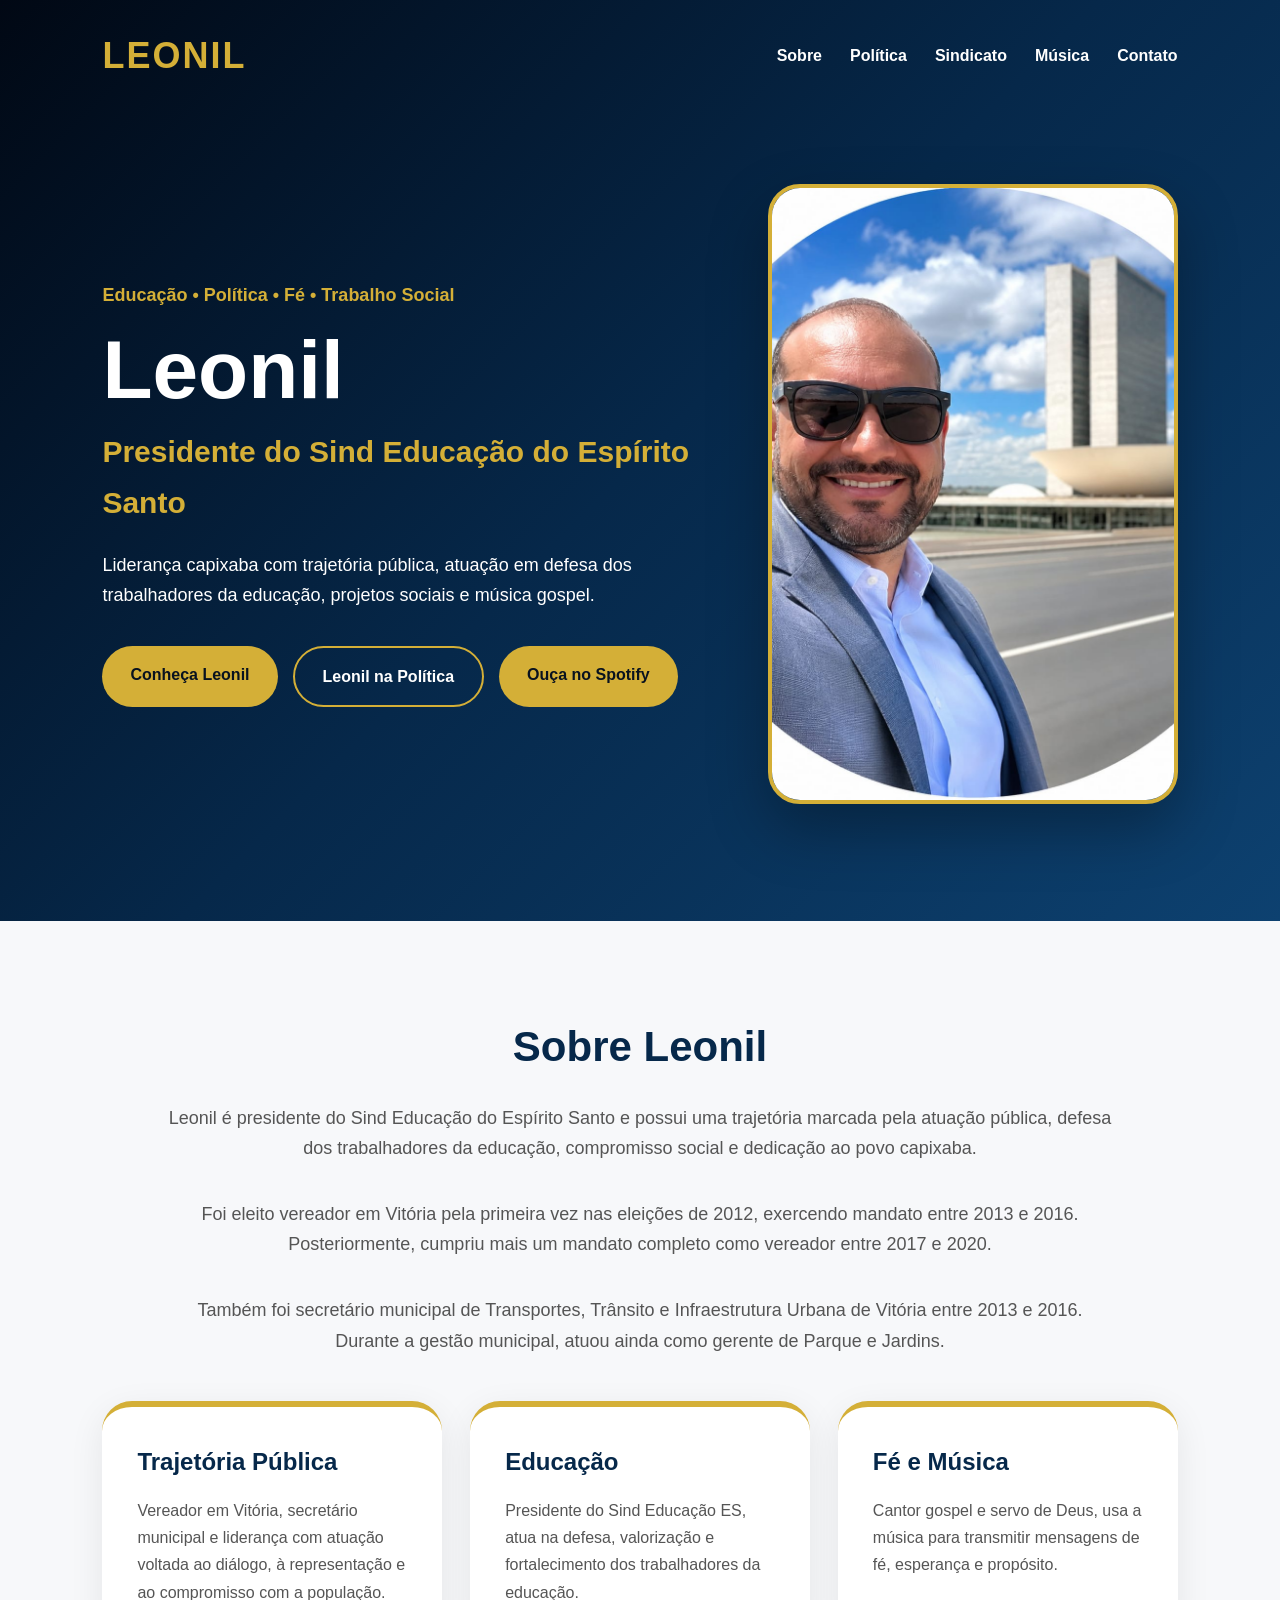
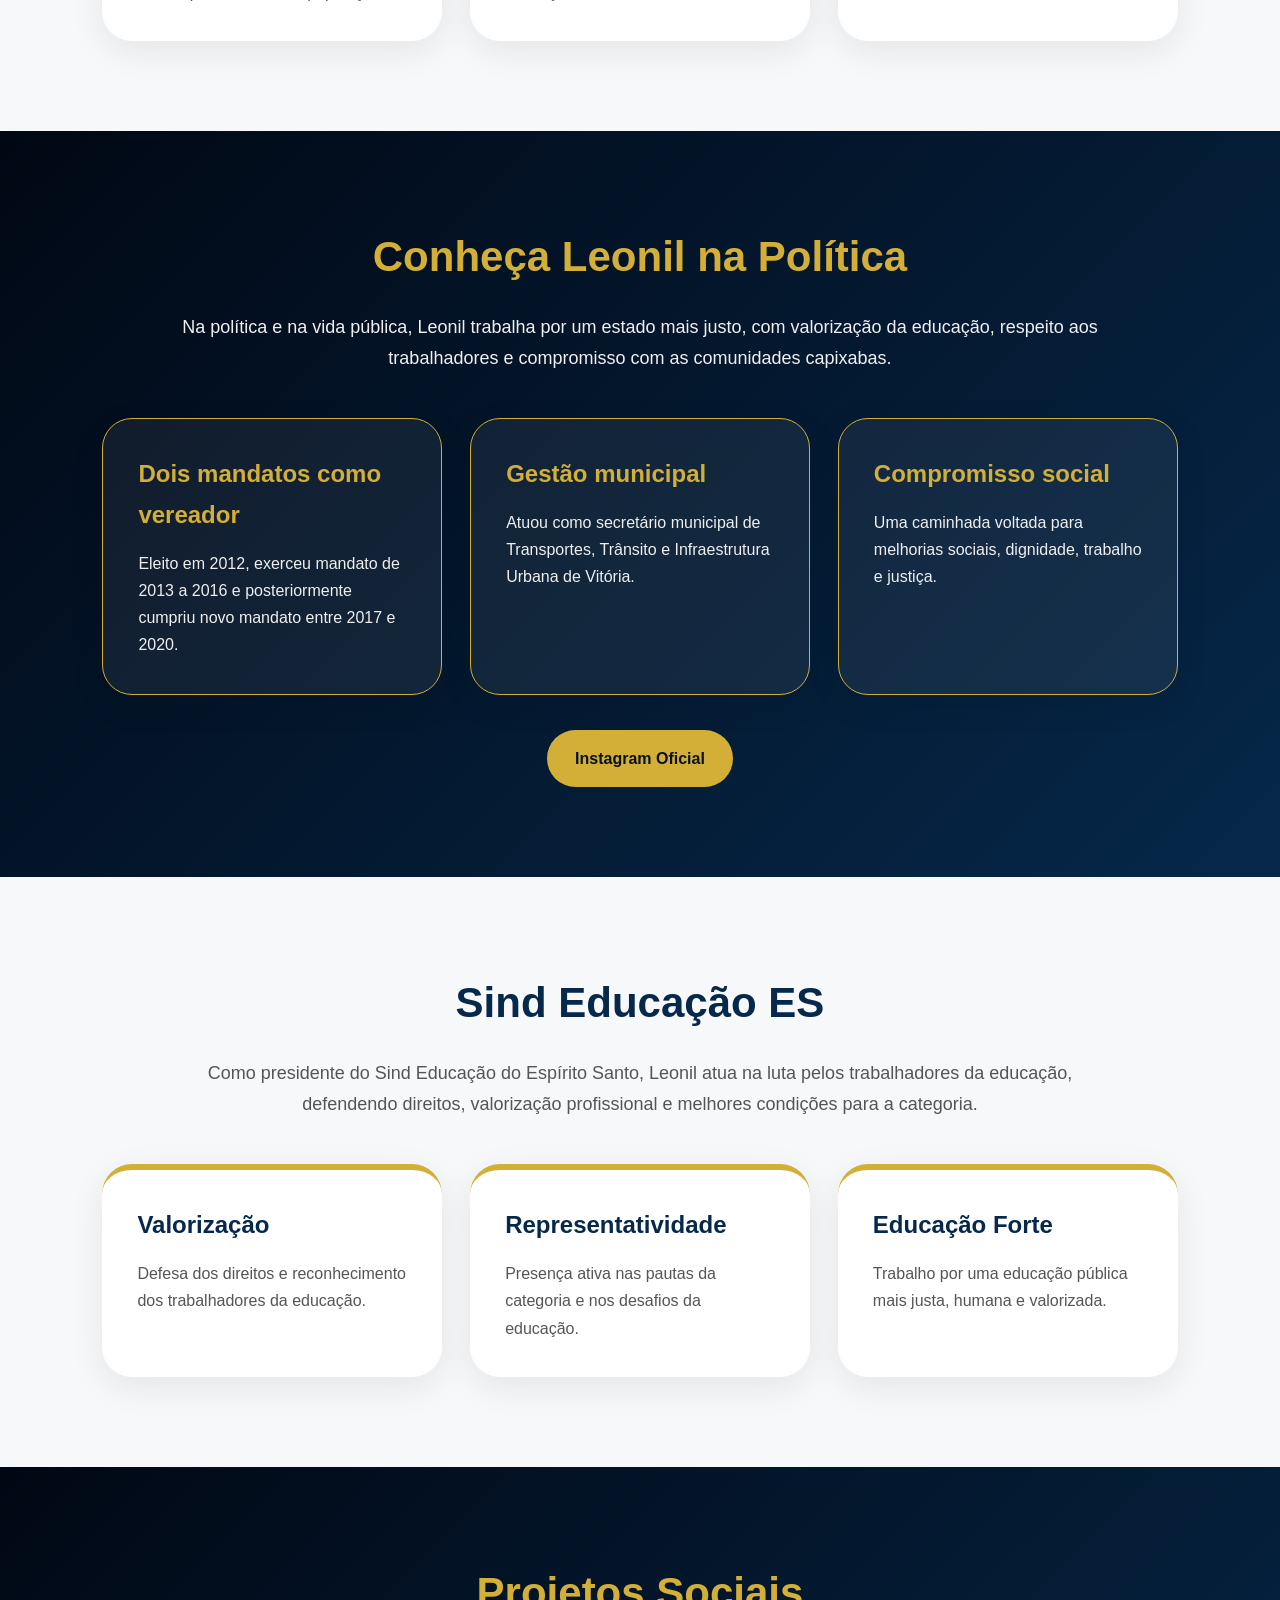
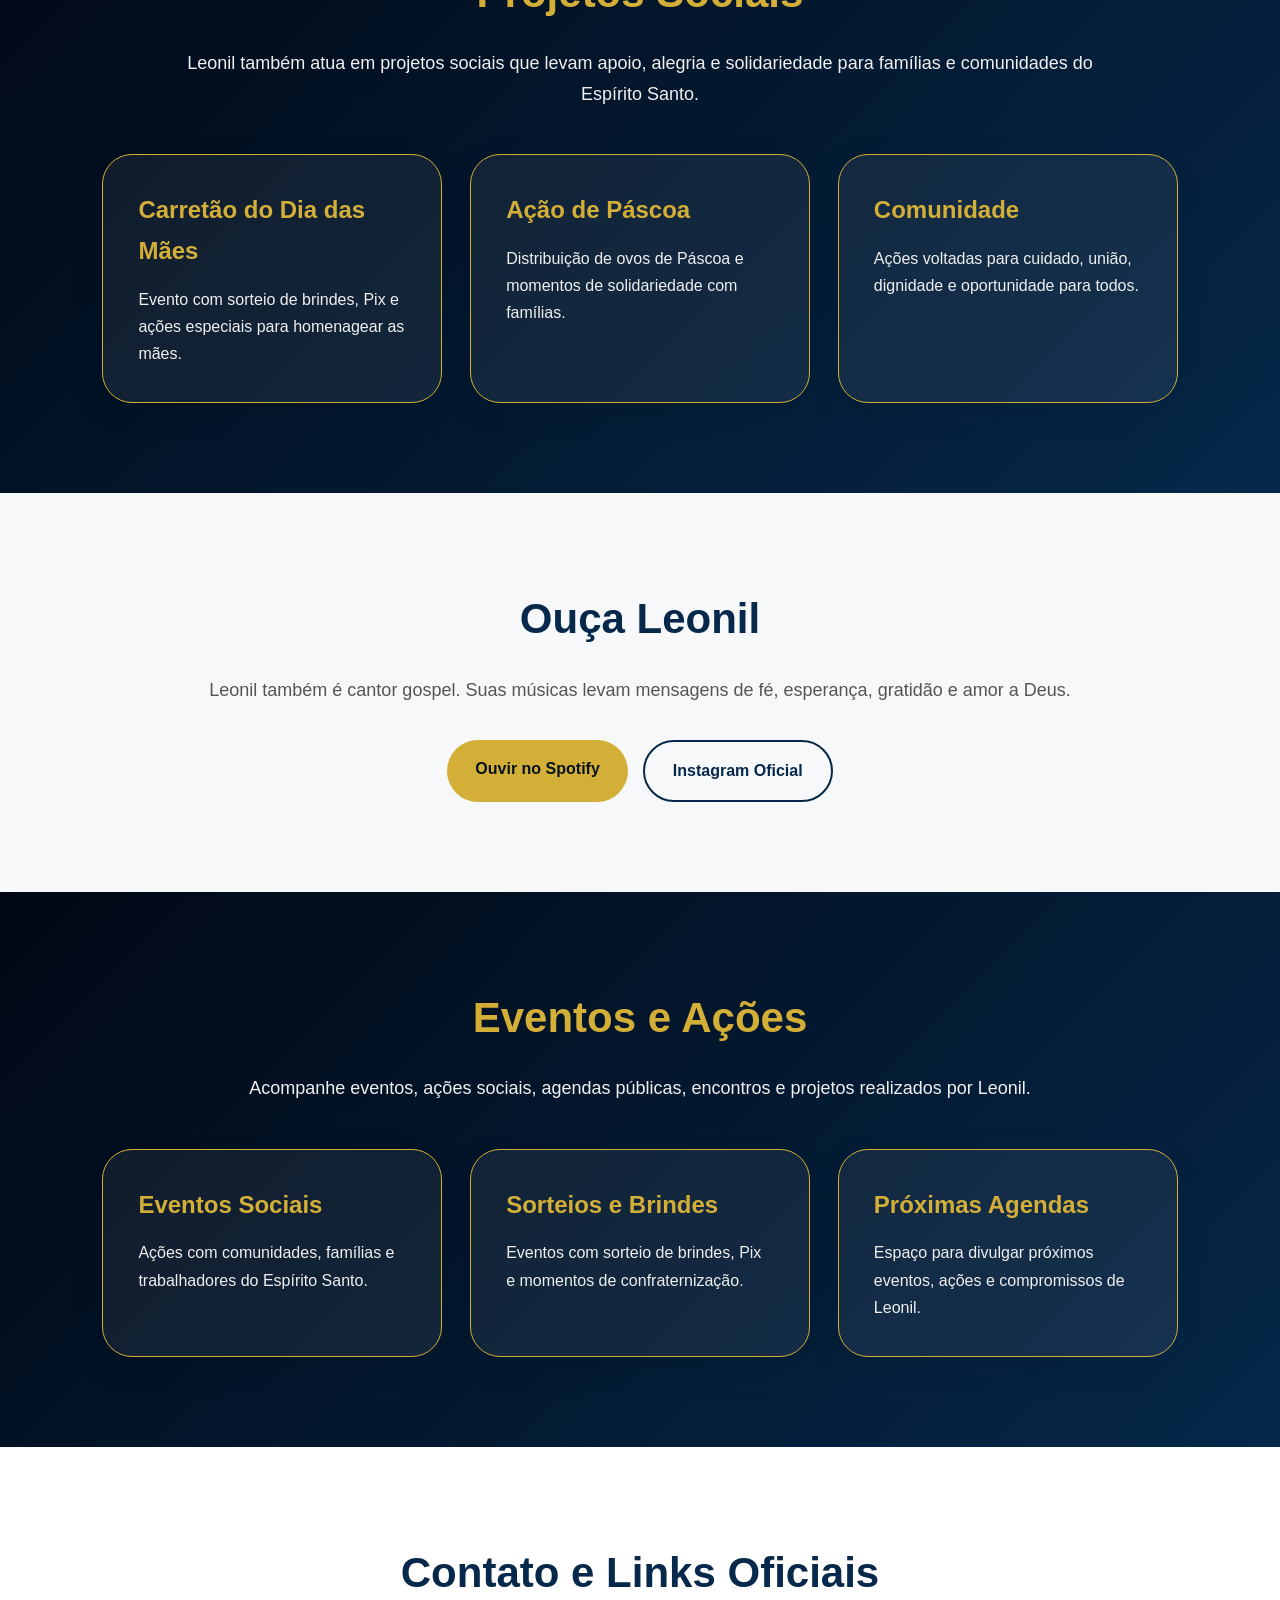
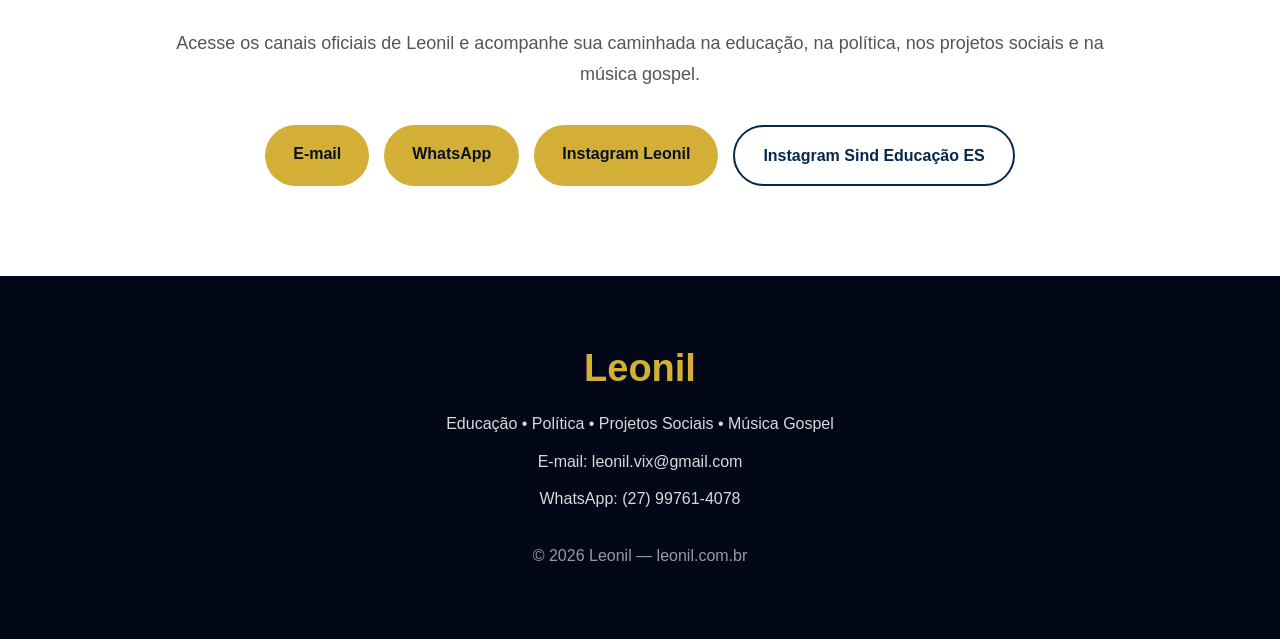
==== index.html @ fca644ba "3 Versao" ====
<!DOCTYPE html>
<html lang="pt-BR">
<head>
  <meta charset="UTF-8">
  <meta name="viewport" content="width=device-width, initial-scale=1.0">
  <title>Leonil | Educação, Política, Fé e Projetos Sociais</title>
  <link rel="stylesheet" href="style.css">
</head>

<body>

<header class="topo">
  <nav class="menu">
    <div class="logo">LEONIL</div>

    <div class="links">
      <a href="#sobre">Sobre</a>
      <a href="#politica">Política</a>
      <a href="#sindicato">Sindicato</a>
      <a href="#musica">Música</a>
      <a href="#contato">Contato</a>
    </div>
  </nav>

  <section class="banner">
    <div class="texto-banner">
      <p class="subtitulo">Educação • Política • Fé • Trabalho Social</p>
      <h1>Leonil</h1>
      <h2>Presidente do Sind Educação do Espírito Santo</h2>

      <p>
        Liderança capixaba com trajetória pública, atuação em defesa dos trabalhadores
        da educação, projetos sociais e música gospel.
      </p>

      <div class="botoes">
        <a href="#sobre" class="botao dourado">Conheça Leonil</a>
        <a href="#politica" class="botao contorno">Leonil na Política</a>
        <a href="https://open.spotify.com/artist/16RWBs33oCkbeavqVfjNKi?si=86U589_rSoS4qHVfoxwV-w" target="_blank" class="botao dourado">Ouça no Spotify</a>
      </div>
    </div>

    <div class="foto-banner">
      <img src="foto leonil.jpeg" alt="Foto de Leonil">
    </div>
  </section>
</header>

<main>

<section id="sobre" class="secao">
  <h2>Sobre Leonil</h2>

  <p class="descricao">
    Leonil é presidente do Sind Educação do Espírito Santo e possui uma trajetória
    marcada pela atuação pública, defesa dos trabalhadores da educação, compromisso
    social e dedicação ao povo capixaba.
  </p>

  <p class="descricao">
    Foi eleito vereador em Vitória pela primeira vez nas eleições de 2012, exercendo
    mandato entre 2013 e 2016. Posteriormente, cumpriu mais um mandato completo como
    vereador entre 2017 e 2020.
  </p>

  <p class="descricao">
    Também foi secretário municipal de Transportes, Trânsito e Infraestrutura Urbana
    de Vitória entre 2013 e 2016. Durante a gestão municipal, atuou ainda como gerente
    de Parque e Jardins.
  </p>

  <div class="cards">
    <div class="card">
      <h3>Trajetória Pública</h3>
      <p>
        Vereador em Vitória, secretário municipal e liderança com atuação voltada ao
        diálogo, à representação e ao compromisso com a população.
      </p>
    </div>

    <div class="card">
      <h3>Educação</h3>
      <p>
        Presidente do Sind Educação ES, atua na defesa, valorização e fortalecimento
        dos trabalhadores da educação.
      </p>
    </div>

    <div class="card">
      <h3>Fé e Música</h3>
      <p>
        Cantor gospel e servo de Deus, usa a música para transmitir mensagens de fé,
        esperança e propósito.
      </p>
    </div>
  </div>
</section>

<section id="politica" class="secao escura">
  <h2>Conheça Leonil na Política</h2>

  <p class="descricao">
    Na política e na vida pública, Leonil trabalha por um estado mais justo, com
    valorização da educação, respeito aos trabalhadores e compromisso com as
    comunidades capixabas.
  </p>

  <div class="cards">
    <div class="card">
      <h3>Dois mandatos como vereador</h3>
      <p>
        Eleito em 2012, exerceu mandato de 2013 a 2016 e posteriormente cumpriu
        novo mandato entre 2017 e 2020.
      </p>
    </div>

    <div class="card">
      <h3>Gestão municipal</h3>
      <p>
        Atuou como secretário municipal de Transportes, Trânsito e Infraestrutura
        Urbana de Vitória.
      </p>
    </div>

    <div class="card">
      <h3>Compromisso social</h3>
      <p>
        Uma caminhada voltada para melhorias sociais, dignidade, trabalho e justiça.
      </p>
    </div>
  </div>

  <div class="botoes centro">
    <a href="https://www.instagram.com/leonil.oficial?igsh=OGswcnNiMDA1a3hl" target="_blank" class="botao dourado">
      Instagram Oficial
    </a>
  </div>
</section>

<section id="sindicato" class="secao">
  <h2>Sind Educação ES</h2>

  <p class="descricao">
    Como presidente do Sind Educação do Espírito Santo, Leonil atua na luta pelos
    trabalhadores da educação, defendendo direitos, valorização profissional e
    melhores condições para a categoria.
  </p>

  <div class="cards">
    <div class="card">
      <h3>Valorização</h3>
      <p>Defesa dos direitos e reconhecimento dos trabalhadores da educação.</p>
    </div>

    <div class="card">
      <h3>Representatividade</h3>
      <p>Presença ativa nas pautas da categoria e nos desafios da educação.</p>
    </div>

    <div class="card">
      <h3>Educação Forte</h3>
      <p>Trabalho por uma educação pública mais justa, humana e valorizada.</p>
    </div>
  </div>
</section>

<section id="projetos" class="secao escura">
  <h2>Projetos Sociais</h2>

  <p class="descricao">
    Leonil também atua em projetos sociais que levam apoio, alegria e solidariedade
    para famílias e comunidades do Espírito Santo.
  </p>

  <div class="cards">
    <div class="card">
      <h3>Carretão do Dia das Mães</h3>
      <p>Evento com sorteio de brindes, Pix e ações especiais para homenagear as mães.</p>
    </div>

    <div class="card">
      <h3>Ação de Páscoa</h3>
      <p>Distribuição de ovos de Páscoa e momentos de solidariedade com famílias.</p>
    </div>

    <div class="card">
      <h3>Comunidade</h3>
      <p>Ações voltadas para cuidado, união, dignidade e oportunidade para todos.</p>
    </div>
  </div>
</section>

<section id="musica" class="secao">
  <h2>Ouça Leonil</h2>

  <p class="descricao">
    Leonil também é cantor gospel. Suas músicas levam mensagens de fé, esperança,
    gratidão e amor a Deus.
  </p>

  <div class="botoes centro">
    <a href="https://open.spotify.com/artist/16RWBs33oCkbeavqVfjNKi?si=86U589_rSoS4qHVfoxwV-w" target="_blank" class="botao dourado">
      Ouvir no Spotify
    </a>

    <a href="https://www.instagram.com/leonil.oficial?igsh=OGswcnNiMDA1a3hl" target="_blank" class="botao contorno-azul">
      Instagram Oficial
    </a>
  </div>
</section>

<section id="eventos" class="secao escura">
  <h2>Eventos e Ações</h2>

  <p class="descricao">
    Acompanhe eventos, ações sociais, agendas públicas, encontros e projetos
    realizados por Leonil.
  </p>

  <div class="cards">
    <div class="card">
      <h3>Eventos Sociais</h3>
      <p>Ações com comunidades, famílias e trabalhadores do Espírito Santo.</p>
    </div>

    <div class="card">
      <h3>Sorteios e Brindes</h3>
      <p>Eventos com sorteio de brindes, Pix e momentos de confraternização.</p>
    </div>

    <div class="card">
      <h3>Próximas Agendas</h3>
      <p>Espaço para divulgar próximos eventos, ações e compromissos de Leonil.</p>
    </div>
  </div>
</section>

<section id="contato" class="secao contato">
  <h2>Contato e Links Oficiais</h2>

  <p class="descricao">
    Acesse os canais oficiais de Leonil e acompanhe sua caminhada na educação,
    na política, nos projetos sociais e na música gospel.
  </p>

  <div class="botoes centro">
    <a href="mailto:leonil.vix@gmail.com" class="botao dourado">E-mail</a>
    <a href="https://wa.me/5527997614078" target="_blank" class="botao dourado">WhatsApp</a>
    <a href="https://www.instagram.com/leonil.oficial?igsh=OGswcnNiMDA1a3hl" target="_blank" class="botao dourado">Instagram Leonil</a>
    <a href="https://www.instagram.com/sindeducacaoes?igsh=MXdpaGM0ZmtsZGhkeQ==" target="_blank" class="botao contorno-azul">Instagram Sind Educação ES</a>
  </div>
</section>

</main>

<footer class="rodape">
  <h2>Leonil</h2>
  <p>Educação • Política • Projetos Sociais • Música Gospel</p>
  <p>E-mail: leonil.vix@gmail.com</p>
  <p>WhatsApp: (27) 99761-4078</p>
  <p class="copyright">© 2026 Leonil — leonil.com.br</p>
</footer>

</body>
</html>
---- style.css ----
*{
margin:0;
padding:0;
box-sizing:border-box;
}

html{
scroll-behavior:smooth;
}

body{
font-family:
Arial,
Helvetica,
sans-serif;

background:#f7f8fa;

color:#111827;

line-height:1.7;
}

/* TOPO */

.topo{

background:
linear-gradient(
135deg,
#010814,
#06284a,
#0d4170
);

color:white;

padding:
25px
8%
90px;
}

/* MENU */

.menu{

display:flex;

justify-content:
space-between;

align-items:center;

margin-bottom:70px;

flex-wrap:wrap;
}

.logo{

font-size:36px;

font-weight:900;

letter-spacing:2px;

color:#d4af37;
}

.links{

display:flex;

gap:28px;

flex-wrap:wrap;
}

.links a{

text-decoration:none;

color:white;

font-weight:700;

transition:.3s;
}

.links a:hover{

color:#d4af37;
}

/* BANNER */

.banner{

display:grid;

grid-template-columns:
1.2fr
0.8fr;

gap:50px;

align-items:center;

min-height:75vh;
}

.subtitulo{

color:#d4af37;

font-weight:700;

font-size:18px;

margin-bottom:18px;
}

.texto-banner h1{

font-size:82px;

line-height:1;

margin-bottom:15px;
}

.texto-banner h2{

font-size:30px;

color:#d4af37;

margin-bottom:22px;
}

.texto-banner p{

font-size:18px;

max-width:700px;
}

/* FOTO */

.foto-banner{

display:flex;

justify-content:center;

align-items:center;
}

.foto-banner img{

width:100%;

max-width:430px;

height:620px;

object-fit:cover;

object-position:center;

border-radius:32px;

border:
4px solid
#d4af37;

display:block;

box-shadow:
0 25px 60px
rgba(0,0,0,.30);
}

/* BOTÕES */

.botoes{

display:flex;

gap:15px;

margin-top:35px;

flex-wrap:wrap;
}

.centro{

justify-content:center;
}

.botao{

padding:
15px
28px;

border-radius:40px;

font-weight:800;

text-decoration:none;

transition:.3s;
}

.dourado{

background:#d4af37;

color:#08121f;
}

.dourado:hover{

background:white;

transform:
translateY(-3px);
}

.contorno{

border:
2px solid
#d4af37;

color:white;
}

.contorno:hover{

background:#d4af37;

color:#08121f;
}

.contorno-azul{

border:
2px solid
#06284a;

color:#06284a;
}

.contorno-azul:hover{

background:#06284a;

color:white;
}

/* SEÇÕES */

.secao{

padding:
90px
8%;
}

.secao h2{

text-align:center;

font-size:42px;

color:#06284a;

margin-bottom:20px;
}

.descricao{

max-width:950px;

margin:
0 auto
35px;

text-align:center;

font-size:18px;

color:#555;
}

/* CARDS */

.cards{

display:grid;

grid-template-columns:
repeat(
3,
1fr
);

gap:28px;

margin-top:45px;
}

.card{

background:white;

padding:35px;

border-radius:30px;

box-shadow:
0 10px 35px
rgba(0,0,0,.08);

border-top:
6px solid
#d4af37;

transition:.3s;
}

.card:hover{

transform:
translateY(-8px);
}

.card h3{

font-size:24px;

margin-bottom:14px;

color:#06284a;
}

.card p{

color:#555;
}

/* ÁREA ESCURA */

.escura{

background:
linear-gradient(
135deg,
#010814,
#06284a
);

color:white;
}

.escura h2{

color:#d4af37;
}

.escura .descricao{

color:#f0f0f0;
}

.escura .card{

background:
rgba(
255,
255,
255,
0.06
);

color:white;

border:
1px solid
#d4af37;
}

.escura .card h3{

color:#d4af37;
}

.escura .card p{

color:#efefef;
}

/* CONTATO */

.contato{

background:white;
}

/* RODAPÉ */

.rodape{

background:#020817;

color:white;

text-align:center;

padding:
60px
8%;
}

.rodape h2{

font-size:38px;

color:#d4af37;

margin-bottom:10px;
}

.rodape p{

color:#d9d9d9;

margin-bottom:10px;
}

.copyright{

margin-top:30px;

opacity:.7;
}

/* RESPONSIVO */

@media(max-width:900px){

.menu{

flex-direction:column;

gap:22px;
}

.links{

justify-content:center;
}

.banner{

grid-template-columns:
1fr;

text-align:center;
}

.cards{

grid-template-columns:
1fr;
}

.texto-banner h1{

font-size:54px;
}

.texto-banner h2{

font-size:26px;
}

.botoes{

justify-content:center;
}

.foto-banner{

order:-1;
}

.foto-banner img{

max-width:360px;

height:500px;
}
}

@media(max-width:600px){

.topo{

padding:
25px
6%
65px;
}

.secao{

padding:
65px
6%;
}

.logo{

font-size:30px;
}

.texto-banner h1{

font-size:42px;
}

.texto-banner h2{

font-size:22px;
}

.secao h2{

font-size:32px;
}

.botao{

width:100%;

text-align:center;
}

.foto-banner img{

width:100%;

height:auto;
}
}
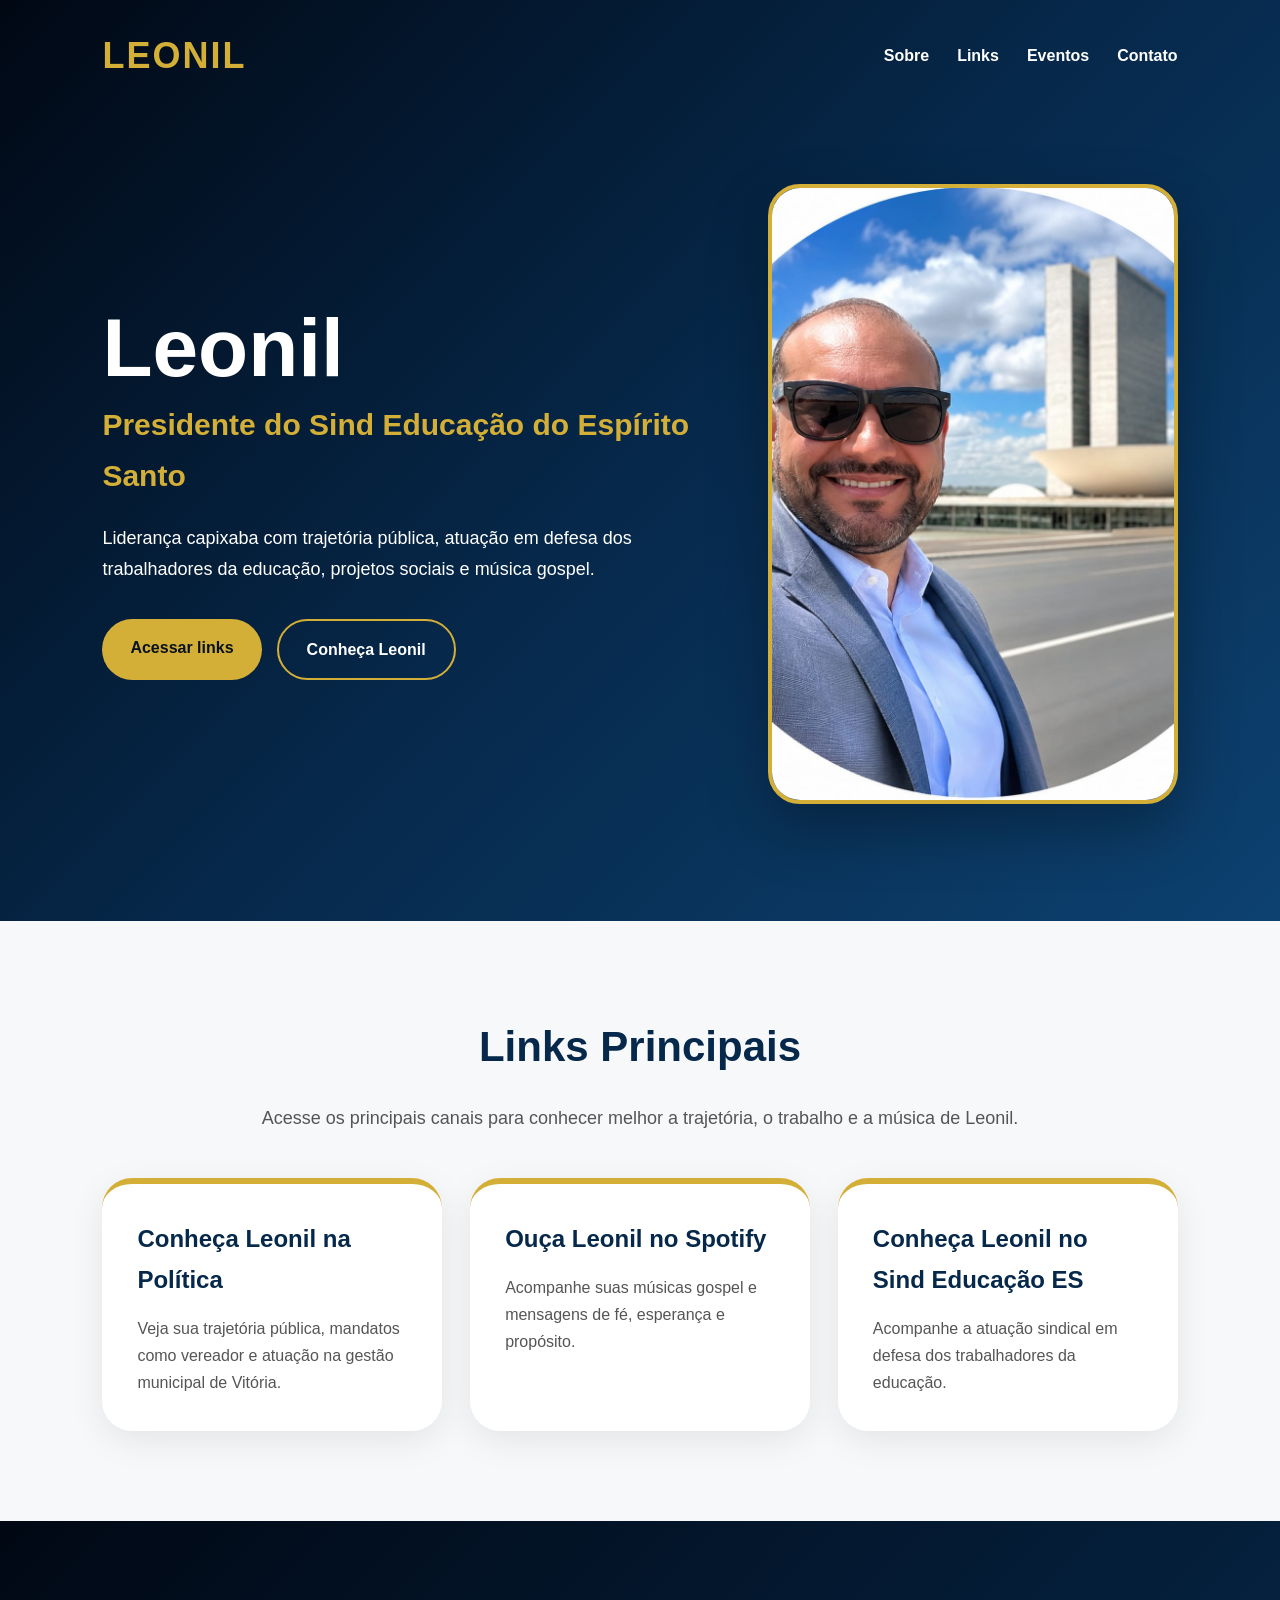
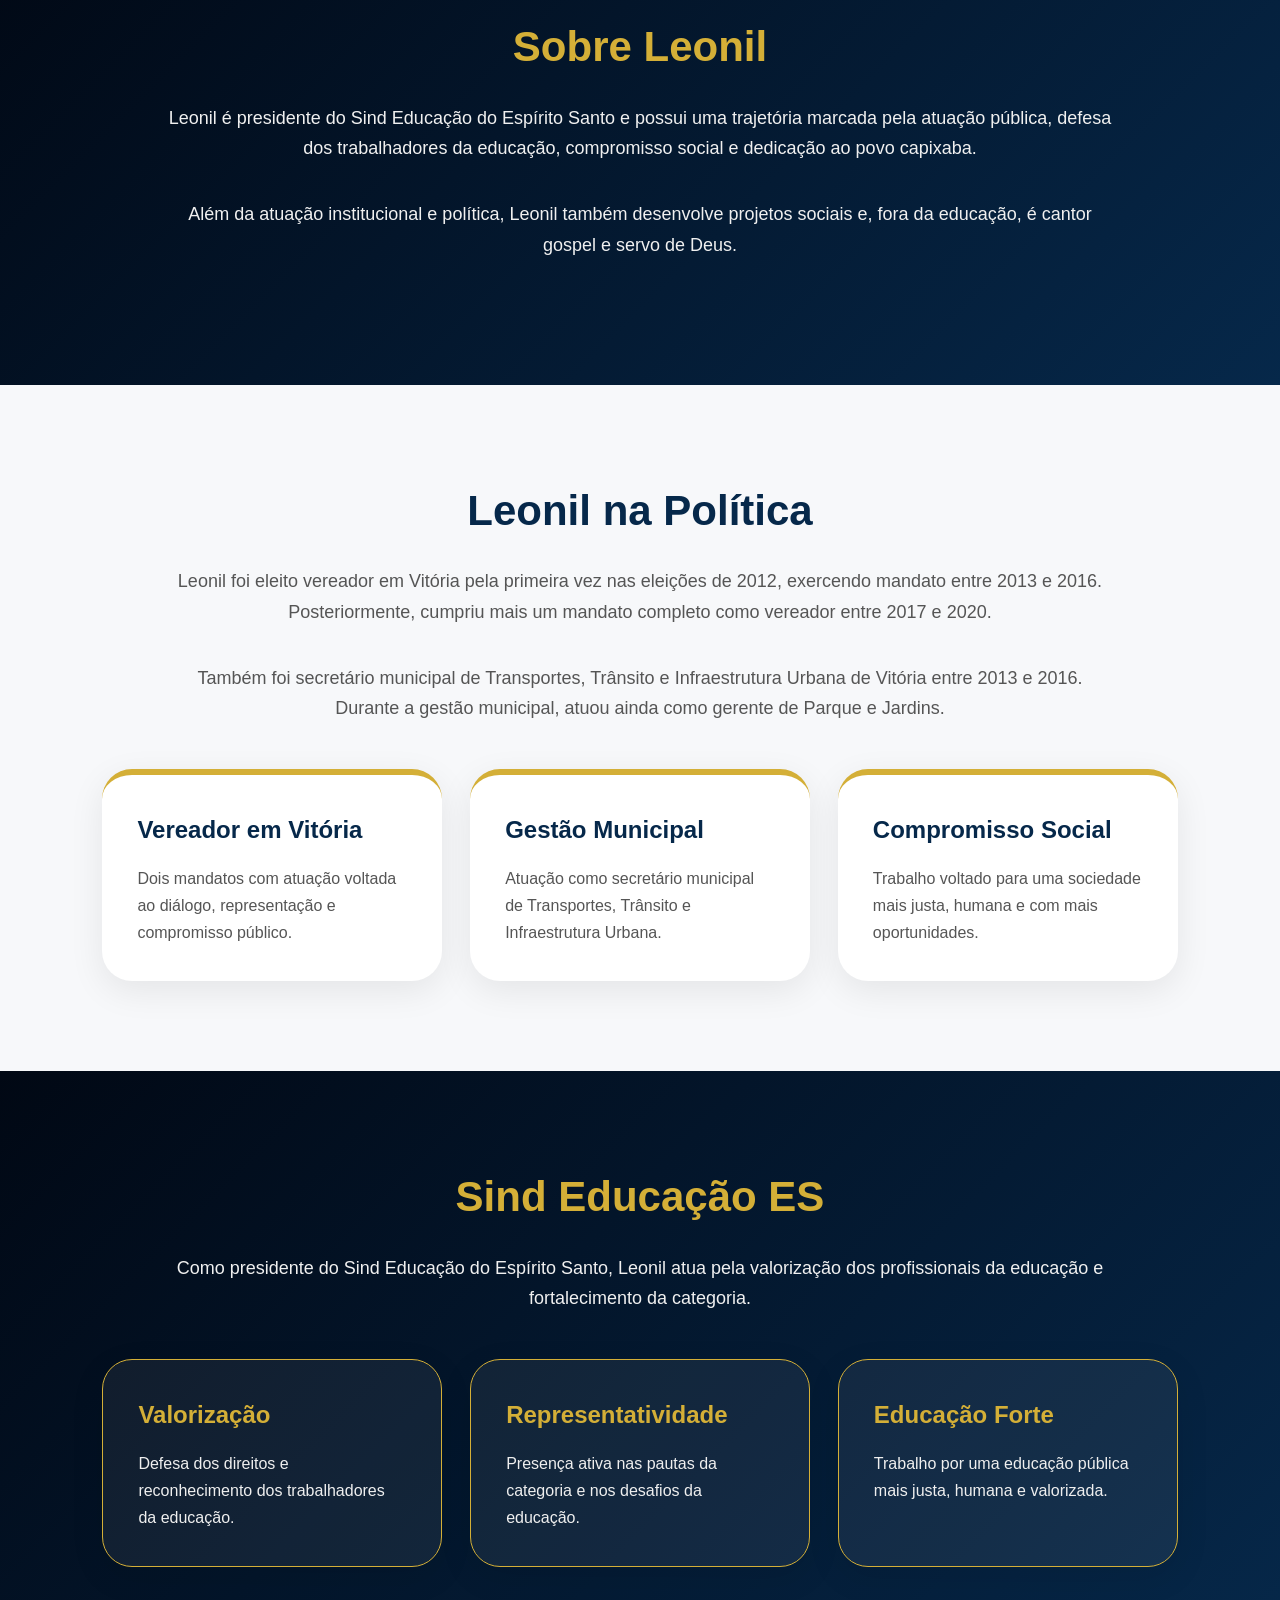
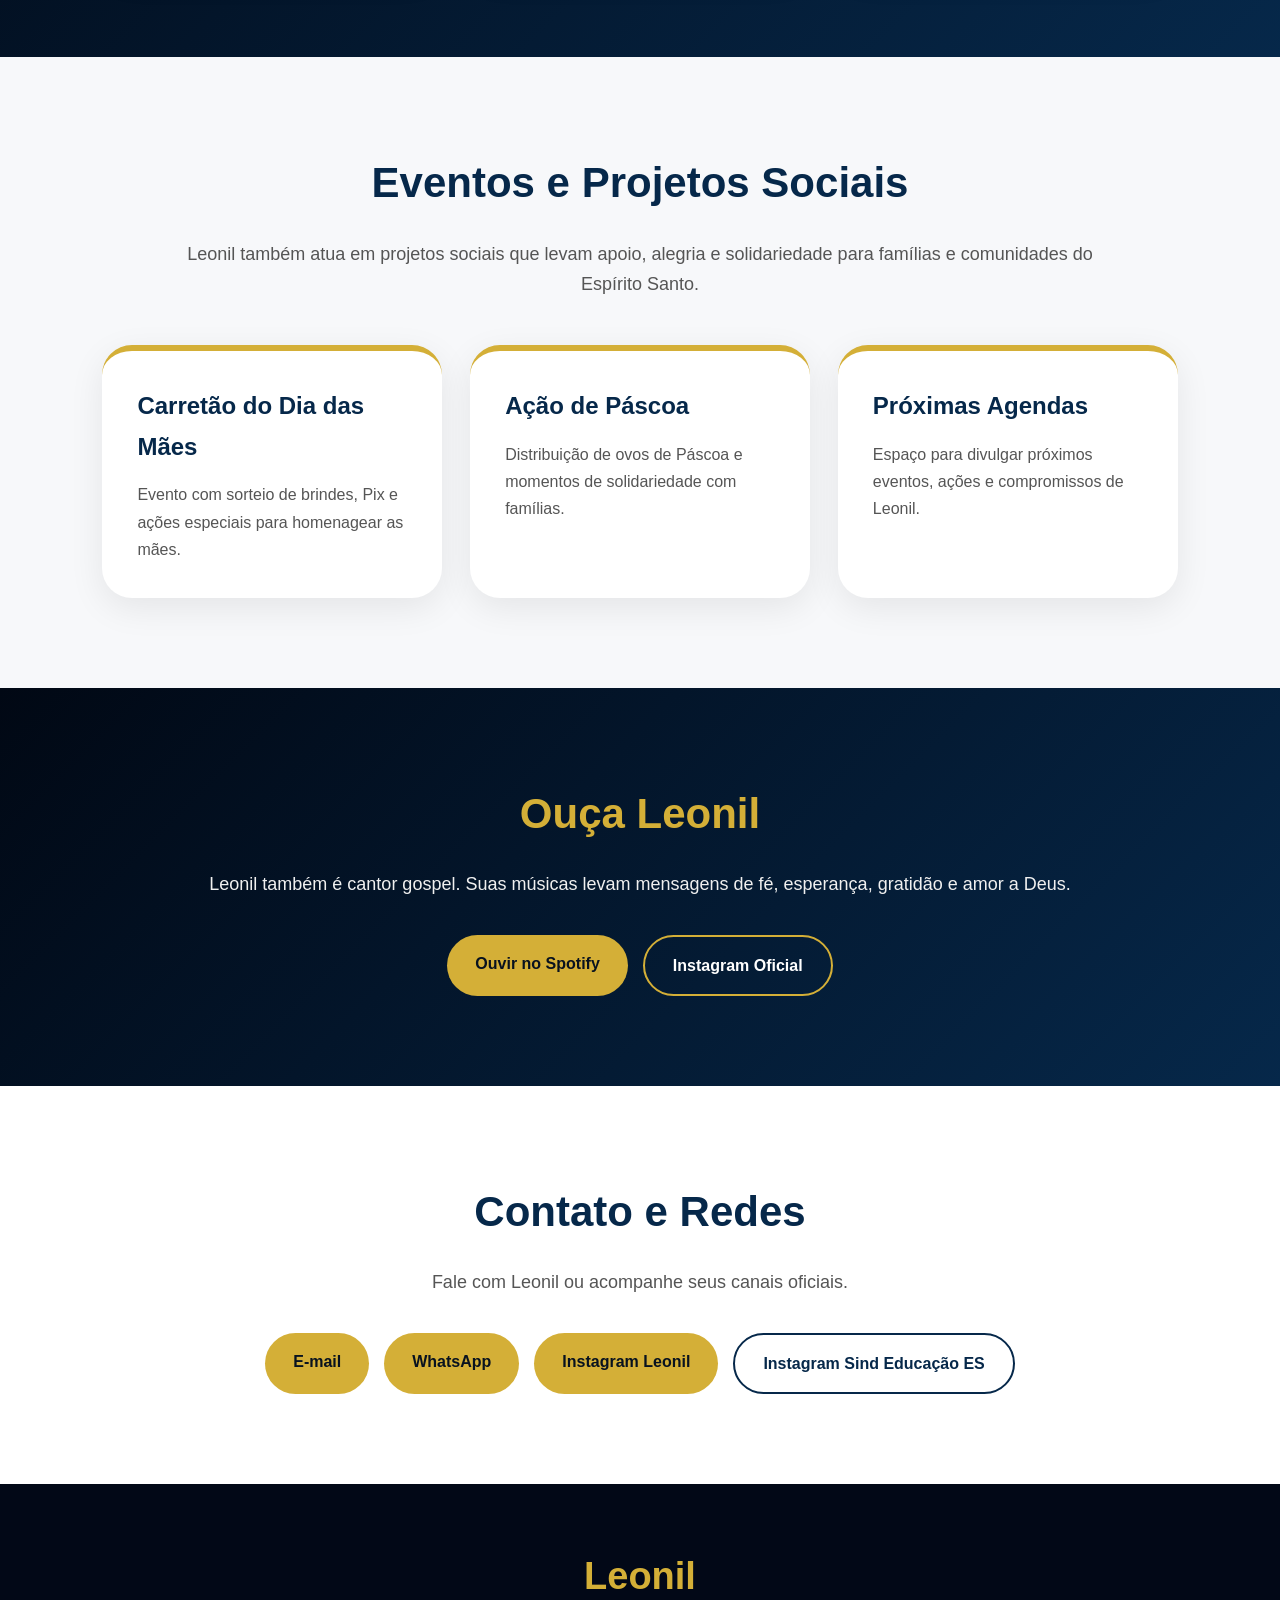
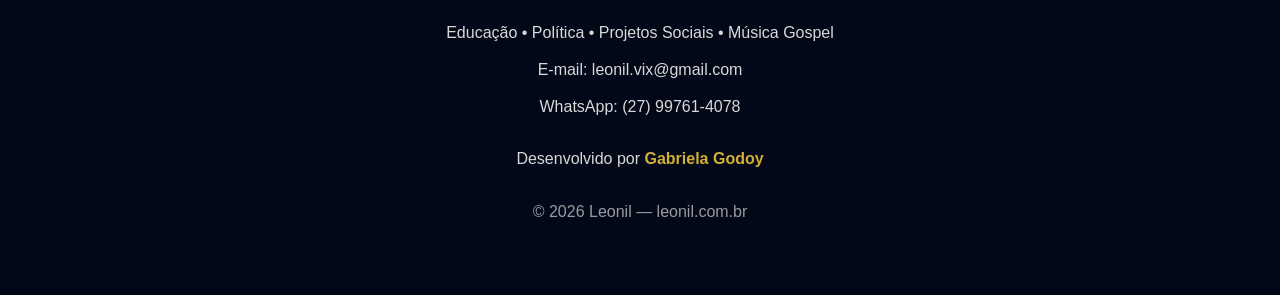
==== commit 906be42c: "4 versao" ====
--- a/index.html
+++ b/index.html
@@ -3,7 +3,7 @@
 <head>
   <meta charset="UTF-8">
   <meta name="viewport" content="width=device-width, initial-scale=1.0">
-  <title>Leonil | Educação, Política, Fé e Projetos Sociais</title>
+  <title>Leonil | Site Institucional</title>
   <link rel="stylesheet" href="style.css">
 </head>
 
@@ -15,16 +15,14 @@
 
     <div class="links">
       <a href="#sobre">Sobre</a>
-      <a href="#politica">Política</a>
-      <a href="#sindicato">Sindicato</a>
-      <a href="#musica">Música</a>
+      <a href="#links-principais">Links</a>
+      <a href="#eventos">Eventos</a>
       <a href="#contato">Contato</a>
     </div>
   </nav>
 
   <section class="banner">
     <div class="texto-banner">
-      <p class="subtitulo">Educação • Política • Fé • Trabalho Social</p>
       <h1>Leonil</h1>
       <h2>Presidente do Sind Educação do Espírito Santo</h2>
 
@@ -34,9 +32,8 @@
       </p>
 
       <div class="botoes">
-        <a href="#sobre" class="botao dourado">Conheça Leonil</a>
-        <a href="#politica" class="botao contorno">Leonil na Política</a>
-        <a href="https://open.spotify.com/artist/16RWBs33oCkbeavqVfjNKi?si=86U589_rSoS4qHVfoxwV-w" target="_blank" class="botao dourado">Ouça no Spotify</a>
+        <a href="#links-principais" class="botao dourado">Acessar links</a>
+        <a href="#sobre" class="botao contorno">Conheça Leonil</a>
       </div>
     </div>
 
@@ -48,7 +45,40 @@
 
 <main>
 
-<section id="sobre" class="secao">
+<section id="links-principais" class="secao">
+  <h2>Links Principais</h2>
+
+  <p class="descricao">
+    Acesse os principais canais para conhecer melhor a trajetória, o trabalho e a música de Leonil.
+  </p>
+
+  <div class="cards">
+
+    <a class="card card-link" href="#politica">
+      <h3>Conheça Leonil na Política</h3>
+      <p>
+        Veja sua trajetória pública, mandatos como vereador e atuação na gestão municipal de Vitória.
+      </p>
+    </a>
+
+    <a class="card card-link" href="https://open.spotify.com/artist/16RWBs33oCkbeavqVfjNKi?si=86U589_rSoS4qHVfoxwV-w" target="_blank">
+      <h3>Ouça Leonil no Spotify</h3>
+      <p>
+        Acompanhe suas músicas gospel e mensagens de fé, esperança e propósito.
+      </p>
+    </a>
+
+    <a class="card card-link" href="https://www.instagram.com/sindeducacaoes?igsh=MXdpaGM0ZmtsZGhkeQ==" target="_blank">
+      <h3>Conheça Leonil no Sind Educação ES</h3>
+      <p>
+        Acompanhe a atuação sindical em defesa dos trabalhadores da educação.
+      </p>
+    </a>
+
+  </div>
+</section>
+
+<section id="sobre" class="secao escura">
   <h2>Sobre Leonil</h2>
 
   <p class="descricao">
@@ -58,9 +88,18 @@
   </p>
 
   <p class="descricao">
-    Foi eleito vereador em Vitória pela primeira vez nas eleições de 2012, exercendo
-    mandato entre 2013 e 2016. Posteriormente, cumpriu mais um mandato completo como
-    vereador entre 2017 e 2020.
+    Além da atuação institucional e política, Leonil também desenvolve projetos sociais
+    e, fora da educação, é cantor gospel e servo de Deus.
+  </p>
+</section>
+
+<section id="politica" class="secao">
+  <h2>Leonil na Política</h2>
+
+  <p class="descricao">
+    Leonil foi eleito vereador em Vitória pela primeira vez nas eleições de 2012,
+    exercendo mandato entre 2013 e 2016. Posteriormente, cumpriu mais um mandato
+    completo como vereador entre 2017 e 2020.
   </p>
 
   <p class="descricao">
@@ -71,79 +110,34 @@
 
   <div class="cards">
     <div class="card">
-      <h3>Trajetória Pública</h3>
-      <p>
-        Vereador em Vitória, secretário municipal e liderança com atuação voltada ao
-        diálogo, à representação e ao compromisso com a população.
-      </p>
-    </div>
-
-    <div class="card">
-      <h3>Educação</h3>
-      <p>
-        Presidente do Sind Educação ES, atua na defesa, valorização e fortalecimento
-        dos trabalhadores da educação.
-      </p>
-    </div>
-
-    <div class="card">
-      <h3>Fé e Música</h3>
-      <p>
-        Cantor gospel e servo de Deus, usa a música para transmitir mensagens de fé,
-        esperança e propósito.
-      </p>
-    </div>
-  </div>
-</section>
-
-<section id="politica" class="secao escura">
-  <h2>Conheça Leonil na Política</h2>
-
-  <p class="descricao">
-    Na política e na vida pública, Leonil trabalha por um estado mais justo, com
-    valorização da educação, respeito aos trabalhadores e compromisso com as
-    comunidades capixabas.
-  </p>
-
-  <div class="cards">
-    <div class="card">
-      <h3>Dois mandatos como vereador</h3>
-      <p>
-        Eleito em 2012, exerceu mandato de 2013 a 2016 e posteriormente cumpriu
-        novo mandato entre 2017 e 2020.
-      </p>
-    </div>
-
-    <div class="card">
-      <h3>Gestão municipal</h3>
-      <p>
-        Atuou como secretário municipal de Transportes, Trânsito e Infraestrutura
-        Urbana de Vitória.
-      </p>
-    </div>
-
-    <div class="card">
-      <h3>Compromisso social</h3>
-      <p>
-        Uma caminhada voltada para melhorias sociais, dignidade, trabalho e justiça.
-      </p>
-    </div>
-  </div>
-
-  <div class="botoes centro">
-    <a href="https://www.instagram.com/leonil.oficial?igsh=OGswcnNiMDA1a3hl" target="_blank" class="botao dourado">
-      Instagram Oficial
-    </a>
-  </div>
-</section>
-
-<section id="sindicato" class="secao">
+      <h3>Vereador em Vitória</h3>
+      <p>
+        Dois mandatos com atuação voltada ao diálogo, representação e compromisso público.
+      </p>
+    </div>
+
+    <div class="card">
+      <h3>Gestão Municipal</h3>
+      <p>
+        Atuação como secretário municipal de Transportes, Trânsito e Infraestrutura Urbana.
+      </p>
+    </div>
+
+    <div class="card">
+      <h3>Compromisso Social</h3>
+      <p>
+        Trabalho voltado para uma sociedade mais justa, humana e com mais oportunidades.
+      </p>
+    </div>
+  </div>
+</section>
+
+<section id="sindicato" class="secao escura">
   <h2>Sind Educação ES</h2>
 
   <p class="descricao">
-    Como presidente do Sind Educação do Espírito Santo, Leonil atua na luta pelos
-    trabalhadores da educação, defendendo direitos, valorização profissional e
-    melhores condições para a categoria.
+    Como presidente do Sind Educação do Espírito Santo, Leonil atua pela valorização
+    dos profissionais da educação e fortalecimento da categoria.
   </p>
 
   <div class="cards">
@@ -164,8 +158,8 @@
   </div>
 </section>
 
-<section id="projetos" class="secao escura">
-  <h2>Projetos Sociais</h2>
+<section id="eventos" class="secao">
+  <h2>Eventos e Projetos Sociais</h2>
 
   <p class="descricao">
     Leonil também atua em projetos sociais que levam apoio, alegria e solidariedade
@@ -184,13 +178,13 @@
     </div>
 
     <div class="card">
-      <h3>Comunidade</h3>
-      <p>Ações voltadas para cuidado, união, dignidade e oportunidade para todos.</p>
-    </div>
-  </div>
-</section>
-
-<section id="musica" class="secao">
+      <h3>Próximas Agendas</h3>
+      <p>Espaço para divulgar próximos eventos, ações e compromissos de Leonil.</p>
+    </div>
+  </div>
+</section>
+
+<section id="musica" class="secao escura">
   <h2>Ouça Leonil</h2>
 
   <p class="descricao">
@@ -203,44 +197,17 @@
       Ouvir no Spotify
     </a>
 
-    <a href="https://www.instagram.com/leonil.oficial?igsh=OGswcnNiMDA1a3hl" target="_blank" class="botao contorno-azul">
+    <a href="https://www.instagram.com/leonil.oficial?igsh=OGswcnNiMDA1a3hl" target="_blank" class="botao contorno">
       Instagram Oficial
     </a>
   </div>
 </section>
 
-<section id="eventos" class="secao escura">
-  <h2>Eventos e Ações</h2>
-
-  <p class="descricao">
-    Acompanhe eventos, ações sociais, agendas públicas, encontros e projetos
-    realizados por Leonil.
-  </p>
-
-  <div class="cards">
-    <div class="card">
-      <h3>Eventos Sociais</h3>
-      <p>Ações com comunidades, famílias e trabalhadores do Espírito Santo.</p>
-    </div>
-
-    <div class="card">
-      <h3>Sorteios e Brindes</h3>
-      <p>Eventos com sorteio de brindes, Pix e momentos de confraternização.</p>
-    </div>
-
-    <div class="card">
-      <h3>Próximas Agendas</h3>
-      <p>Espaço para divulgar próximos eventos, ações e compromissos de Leonil.</p>
-    </div>
-  </div>
-</section>
-
 <section id="contato" class="secao contato">
-  <h2>Contato e Links Oficiais</h2>
-
-  <p class="descricao">
-    Acesse os canais oficiais de Leonil e acompanhe sua caminhada na educação,
-    na política, nos projetos sociais e na música gospel.
+  <h2>Contato e Redes</h2>
+
+  <p class="descricao">
+    Fale com Leonil ou acompanhe seus canais oficiais.
   </p>
 
   <div class="botoes centro">
@@ -258,6 +225,14 @@
   <p>Educação • Política • Projetos Sociais • Música Gospel</p>
   <p>E-mail: leonil.vix@gmail.com</p>
   <p>WhatsApp: (27) 99761-4078</p>
+
+  <p class="desenvolvido">
+    Desenvolvido por
+    <a href="https://www.linkedin.com/in/gabriela-godoy-228390a3/" target="_blank">
+      Gabriela Godoy
+    </a>
+  </p>
+
   <p class="copyright">© 2026 Leonil — leonil.com.br</p>
 </footer>
 
--- a/style.css
+++ b/style.css
@@ -9,22 +9,15 @@
 }
 
 body{
-font-family:
-Arial,
-Helvetica,
-sans-serif;
-
+font-family:Arial,Helvetica,sans-serif;
 background:#f7f8fa;
-
 color:#111827;
-
 line-height:1.7;
 }
 
 /* TOPO */
 
 .topo{
-
 background:
 linear-gradient(
 135deg,
@@ -47,8 +40,7 @@
 
 display:flex;
 
-justify-content:
-space-between;
+justify-content:space-between;
 
 align-items:center;
 
@@ -85,6 +77,8 @@
 
 font-weight:700;
 
+padding:6px 0;
+
 transition:.3s;
 }
 
@@ -93,7 +87,7 @@
 color:#d4af37;
 }
 
-/* BANNER */
+/* HERO */
 
 .banner{
 
@@ -110,24 +104,13 @@
 min-height:75vh;
 }
 
-.subtitulo{
-
-color:#d4af37;
-
-font-weight:700;
-
-font-size:18px;
-
-margin-bottom:18px;
-}
-
 .texto-banner h1{
 
 font-size:82px;
 
 line-height:1;
 
-margin-bottom:15px;
+margin-bottom:10px;
 }
 
 .texto-banner h2{
@@ -175,7 +158,7 @@
 4px solid
 #d4af37;
 
-display:block;
+background:white;
 
 box-shadow:
 0 25px 60px
@@ -213,6 +196,8 @@
 text-decoration:none;
 
 transition:.3s;
+
+display:inline-block;
 }
 
 .dourado{
@@ -351,6 +336,29 @@
 .card p{
 
 color:#555;
+}
+
+/* CARDS LINK */
+
+.card-link{
+
+display:block;
+
+text-decoration:none;
+
+color:inherit;
+
+cursor:pointer;
+}
+
+.card-link:hover{
+
+background:#fffaf0;
+}
+
+.card-link h3{
+
+color:#06284a;
 }
 
 /* ÁREA ESCURA */
@@ -387,11 +395,11 @@
 0.06
 );
 
-color:white;
-
 border:
 1px solid
 #d4af37;
+
+color:white;
 }
 
 .escura .card h3{
@@ -404,11 +412,27 @@
 color:#efefef;
 }
 
+.escura .card-link:hover{
+
+background:
+rgba(
+212,
+175,
+55,
+0.08
+);
+}
+
 /* CONTATO */
 
 .contato{
 
 background:white;
+}
+
+.contato .botoes{
+
+justify-content:center;
 }
 
 /* RODAPÉ */
@@ -442,9 +466,28 @@
 margin-bottom:10px;
 }
 
+.desenvolvido{
+
+margin-top:25px;
+}
+
+.desenvolvido a{
+
+color:#d4af37;
+
+text-decoration:none;
+
+font-weight:700;
+}
+
+.desenvolvido a:hover{
+
+text-decoration:underline;
+}
+
 .copyright{
 
-margin-top:30px;
+margin-top:25px;
 
 opacity:.7;
 }
@@ -465,20 +508,14 @@
 justify-content:center;
 }
 
-.banner{
-
-grid-template-columns:
-1fr;
+.banner,
+.cards{
+
+grid-template-columns:1fr;
 
 text-align:center;
 }
 
-.cards{
-
-grid-template-columns:
-1fr;
-}
-
 .texto-banner h1{
 
 font-size:54px;
@@ -505,6 +542,7 @@
 
 height:500px;
 }
+
 }
 
 @media(max-width:600px){
@@ -557,4 +595,5 @@
 
 height:auto;
 }
+
 }
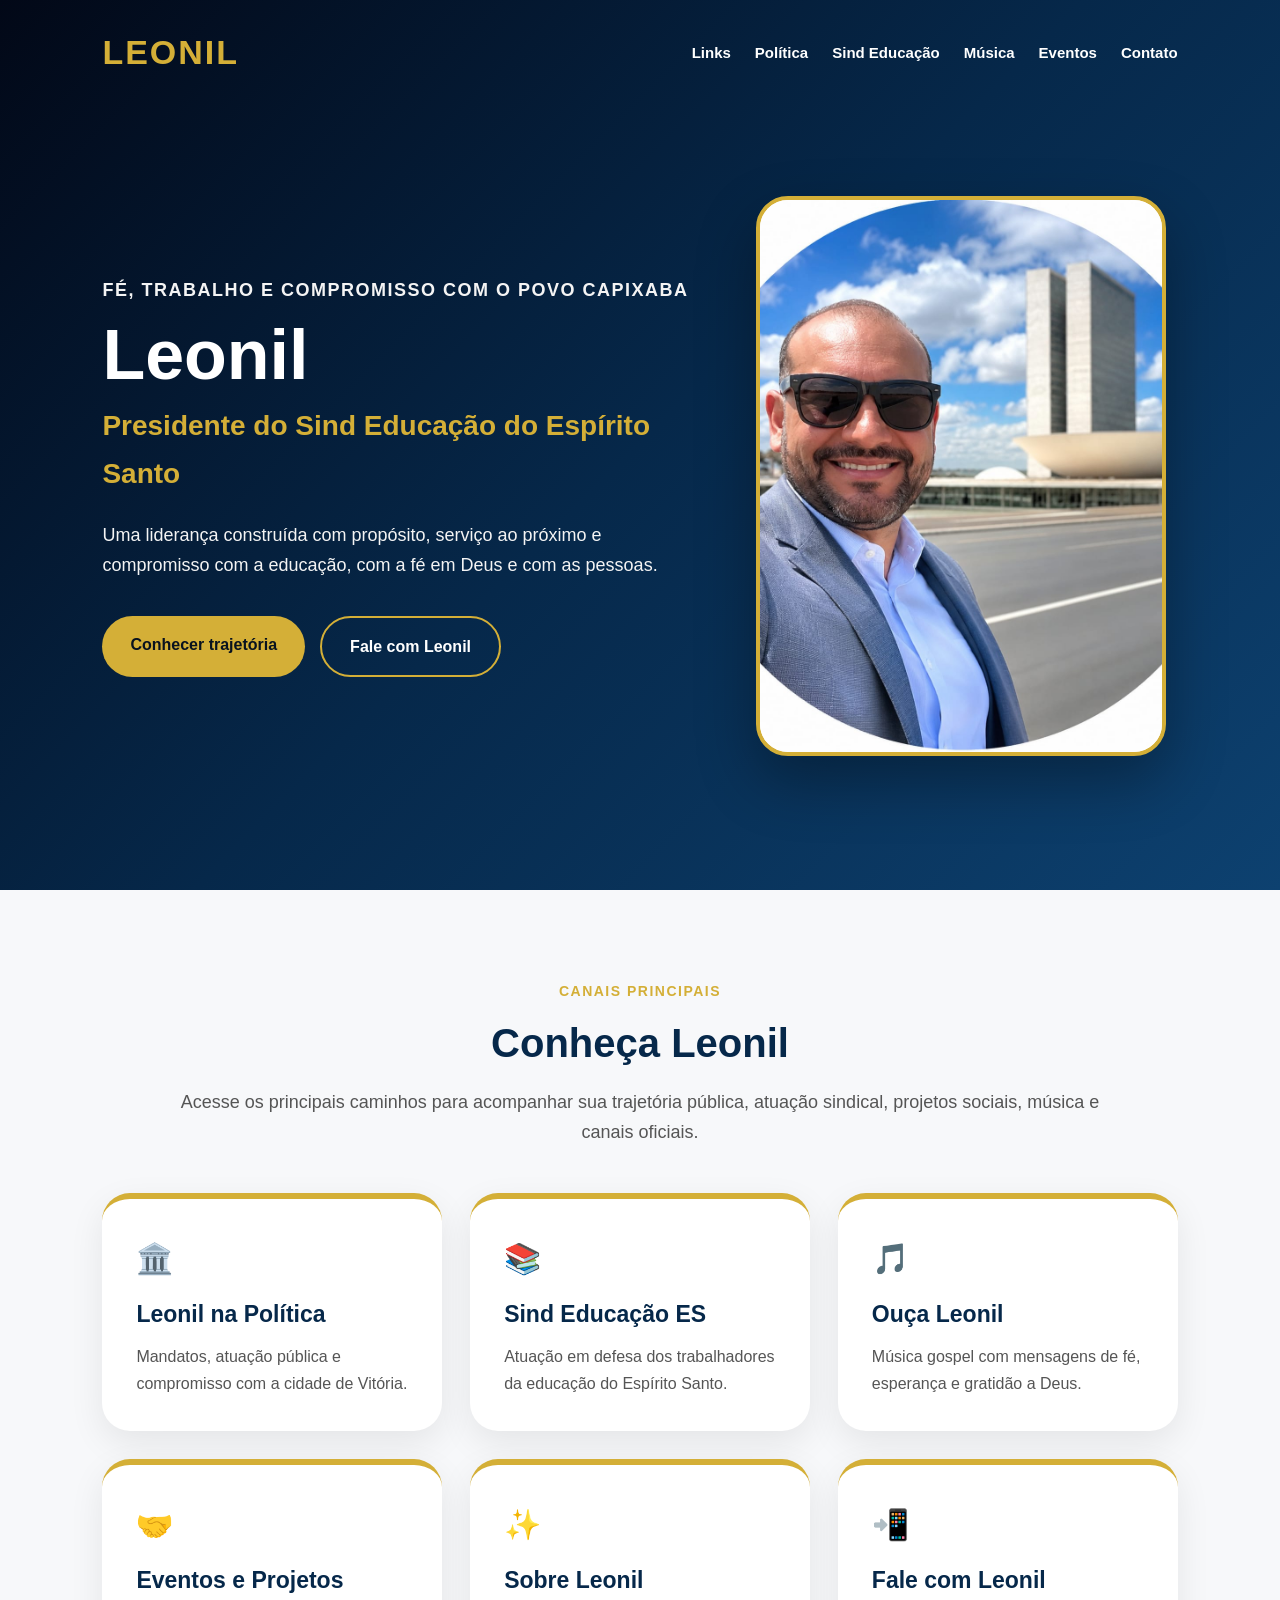
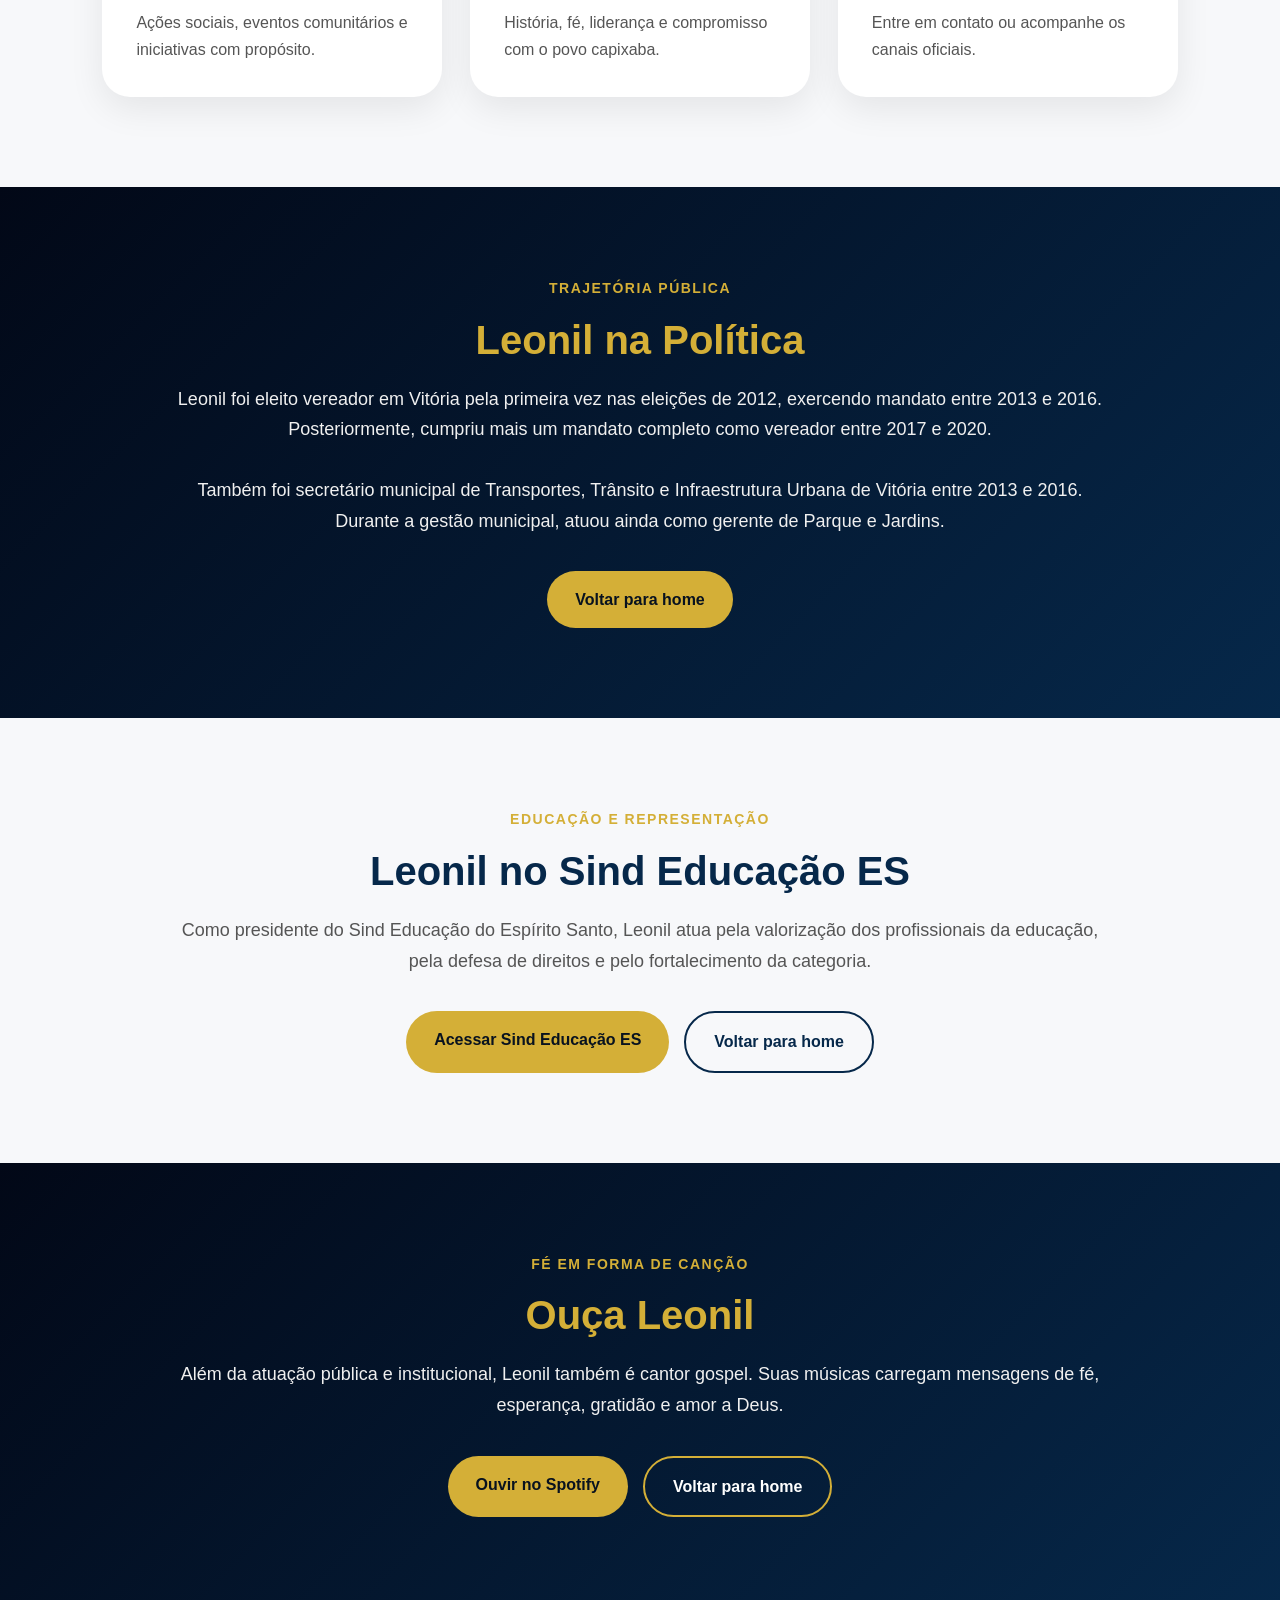
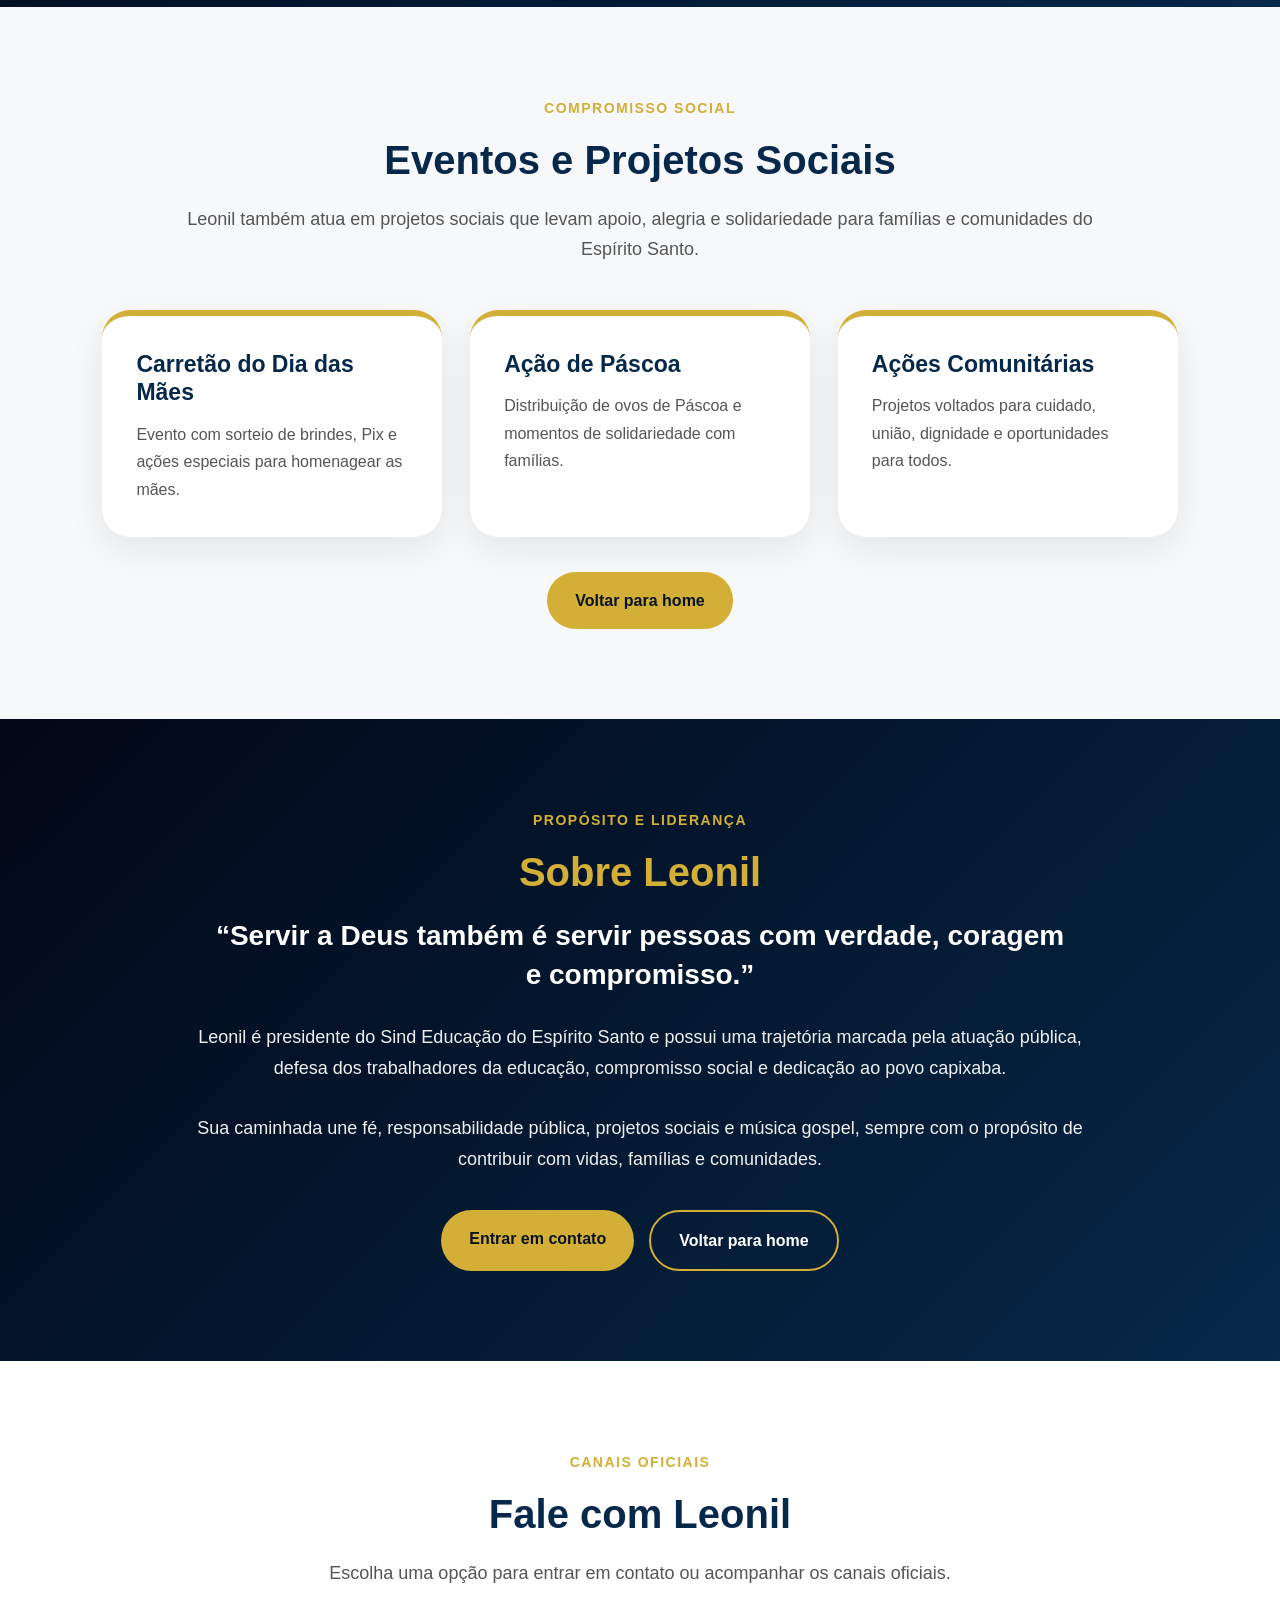
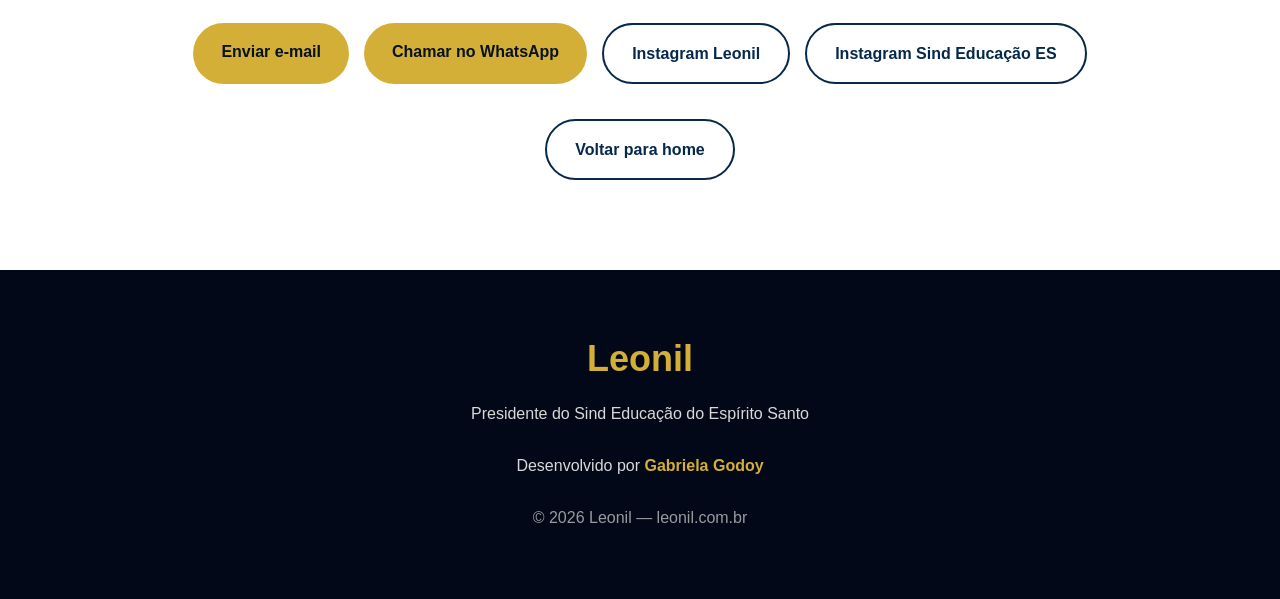
==== commit 95a19889: "refatoracao" ====
--- a/index.html
+++ b/index.html
@@ -3,19 +3,22 @@
 <head>
   <meta charset="UTF-8">
   <meta name="viewport" content="width=device-width, initial-scale=1.0">
+  <meta name="description" content="Site institucional de Leonil: liderança capixaba, presidente do Sind Educação do Espírito Santo, com trajetória pública, projetos sociais e música gospel.">
   <title>Leonil | Site Institucional</title>
   <link rel="stylesheet" href="style.css">
 </head>
 
-<body>
+<body id="home">
 
 <header class="topo">
-  <nav class="menu">
-    <div class="logo">LEONIL</div>
+  <nav class="menu" aria-label="Menu principal">
+    <a href="#home" class="logo">LEONIL</a>
 
     <div class="links">
-      <a href="#sobre">Sobre</a>
       <a href="#links-principais">Links</a>
+      <a href="#politica">Política</a>
+      <a href="#sindicato">Sind Educação</a>
+      <a href="#musica">Música</a>
       <a href="#eventos">Eventos</a>
       <a href="#contato">Contato</a>
     </div>
@@ -23,22 +26,25 @@
 
   <section class="banner">
     <div class="texto-banner">
+      <p class="subtitulo">Fé, trabalho e compromisso com o povo capixaba</p>
+
       <h1>Leonil</h1>
+
       <h2>Presidente do Sind Educação do Espírito Santo</h2>
 
       <p>
-        Liderança capixaba com trajetória pública, atuação em defesa dos trabalhadores
-        da educação, projetos sociais e música gospel.
+        Uma liderança construída com propósito, serviço ao próximo e compromisso
+        com a educação, com a fé em Deus e com as pessoas.
       </p>
 
       <div class="botoes">
-        <a href="#links-principais" class="botao dourado">Acessar links</a>
-        <a href="#sobre" class="botao contorno">Conheça Leonil</a>
+        <a href="#links-principais" class="botao dourado">Conhecer trajetória</a>
+        <a href="#contato" class="botao contorno">Fale com Leonil</a>
       </div>
     </div>
 
     <div class="foto-banner">
-      <img src="foto leonil.jpeg" alt="Foto de Leonil">
+      <img src="foto leonil.jpeg" alt="Retrato de Leonil" loading="lazy">
     </div>
   </section>
 </header>
@@ -46,40 +52,150 @@
 <main>
 
 <section id="links-principais" class="secao">
-  <h2>Links Principais</h2>
-
-  <p class="descricao">
-    Acesse os principais canais para conhecer melhor a trajetória, o trabalho e a música de Leonil.
+  <p class="tag">Canais principais</p>
+  <h2>Conheça Leonil</h2>
+
+  <p class="descricao">
+    Acesse os principais caminhos para acompanhar sua trajetória pública,
+    atuação sindical, projetos sociais, música e canais oficiais.
   </p>
 
   <div class="cards">
 
-    <a class="card card-link" href="#politica">
-      <h3>Conheça Leonil na Política</h3>
-      <p>
-        Veja sua trajetória pública, mandatos como vereador e atuação na gestão municipal de Vitória.
-      </p>
-    </a>
-
-    <a class="card card-link" href="https://open.spotify.com/artist/16RWBs33oCkbeavqVfjNKi?si=86U589_rSoS4qHVfoxwV-w" target="_blank">
-      <h3>Ouça Leonil no Spotify</h3>
-      <p>
-        Acompanhe suas músicas gospel e mensagens de fé, esperança e propósito.
-      </p>
-    </a>
-
-    <a class="card card-link" href="https://www.instagram.com/sindeducacaoes?igsh=MXdpaGM0ZmtsZGhkeQ==" target="_blank">
-      <h3>Conheça Leonil no Sind Educação ES</h3>
-      <p>
-        Acompanhe a atuação sindical em defesa dos trabalhadores da educação.
-      </p>
-    </a>
-
-  </div>
-</section>
-
-<section id="sobre" class="secao escura">
+    <a href="#politica" class="card card-link">
+      <span class="icone">🏛️</span>
+      <h3>Leonil na Política</h3>
+      <p>Mandatos, atuação pública e compromisso com a cidade de Vitória.</p>
+    </a>
+
+    <a href="#sindicato" class="card card-link">
+      <span class="icone">📚</span>
+      <h3>Sind Educação ES</h3>
+      <p>Atuação em defesa dos trabalhadores da educação do Espírito Santo.</p>
+    </a>
+
+    <a href="#musica" class="card card-link">
+      <span class="icone">🎵</span>
+      <h3>Ouça Leonil</h3>
+      <p>Música gospel com mensagens de fé, esperança e gratidão a Deus.</p>
+    </a>
+
+    <a href="#eventos" class="card card-link">
+      <span class="icone">🤝</span>
+      <h3>Eventos e Projetos</h3>
+      <p>Ações sociais, eventos comunitários e iniciativas com propósito.</p>
+    </a>
+
+    <a href="#sobre" class="card card-link">
+      <span class="icone">✨</span>
+      <h3>Sobre Leonil</h3>
+      <p>História, fé, liderança e compromisso com o povo capixaba.</p>
+    </a>
+
+    <a href="#contato" class="card card-link">
+      <span class="icone">📲</span>
+      <h3>Fale com Leonil</h3>
+      <p>Entre em contato ou acompanhe os canais oficiais.</p>
+    </a>
+
+  </div>
+</section>
+
+<section id="politica" class="secao escura">
+  <p class="tag">Trajetória pública</p>
+  <h2>Leonil na Política</h2>
+
+  <p class="descricao">
+    Leonil foi eleito vereador em Vitória pela primeira vez nas eleições de 2012,
+    exercendo mandato entre 2013 e 2016. Posteriormente, cumpriu mais um mandato
+    completo como vereador entre 2017 e 2020.
+  </p>
+
+  <p class="descricao">
+    Também foi secretário municipal de Transportes, Trânsito e Infraestrutura Urbana
+    de Vitória entre 2013 e 2016. Durante a gestão municipal, atuou ainda como gerente
+    de Parque e Jardins.
+  </p>
+
+  <div class="botoes centro">
+    <a href="#home" class="botao dourado">Voltar para home</a>
+  </div>
+</section>
+
+<section id="sindicato" class="secao">
+  <p class="tag">Educação e representação</p>
+  <h2>Leonil no Sind Educação ES</h2>
+
+  <p class="descricao">
+    Como presidente do Sind Educação do Espírito Santo, Leonil atua pela valorização
+    dos profissionais da educação, pela defesa de direitos e pelo fortalecimento da categoria.
+  </p>
+
+  <div class="botoes centro">
+    <a href="https://www.instagram.com/sindeducacaoes?igsh=MXdpaGM0ZmtsZGhkeQ==" target="_blank" rel="noopener noreferrer" class="botao dourado">
+      Acessar Sind Educação ES
+    </a>
+
+    <a href="#home" class="botao contorno-azul">Voltar para home</a>
+  </div>
+</section>
+
+<section id="musica" class="secao escura">
+  <p class="tag">Fé em forma de canção</p>
+  <h2>Ouça Leonil</h2>
+
+  <p class="descricao">
+    Além da atuação pública e institucional, Leonil também é cantor gospel.
+    Suas músicas carregam mensagens de fé, esperança, gratidão e amor a Deus.
+  </p>
+
+  <div class="botoes centro">
+    <a href="https://open.spotify.com/artist/16RWBs33oCkbeavqVfjNKi?si=86U589_rSoS4qHVfoxwV-w" target="_blank" rel="noopener noreferrer" class="botao dourado">
+      Ouvir no Spotify
+    </a>
+
+    <a href="#home" class="botao contorno">Voltar para home</a>
+  </div>
+</section>
+
+<section id="eventos" class="secao">
+  <p class="tag">Compromisso social</p>
+  <h2>Eventos e Projetos Sociais</h2>
+
+  <p class="descricao">
+    Leonil também atua em projetos sociais que levam apoio, alegria e solidariedade
+    para famílias e comunidades do Espírito Santo.
+  </p>
+
+  <div class="cards cards-menores">
+    <div class="card">
+      <h3>Carretão do Dia das Mães</h3>
+      <p>Evento com sorteio de brindes, Pix e ações especiais para homenagear as mães.</p>
+    </div>
+
+    <div class="card">
+      <h3>Ação de Páscoa</h3>
+      <p>Distribuição de ovos de Páscoa e momentos de solidariedade com famílias.</p>
+    </div>
+
+    <div class="card">
+      <h3>Ações Comunitárias</h3>
+      <p>Projetos voltados para cuidado, união, dignidade e oportunidades para todos.</p>
+    </div>
+  </div>
+
+  <div class="botoes centro">
+    <a href="#home" class="botao dourado">Voltar para home</a>
+  </div>
+</section>
+
+<section id="sobre" class="secao escura destaque">
+  <p class="tag">Propósito e liderança</p>
   <h2>Sobre Leonil</h2>
+
+  <p class="frase-impacto">
+    “Servir a Deus também é servir pessoas com verdade, coragem e compromisso.”
+  </p>
 
   <p class="descricao">
     Leonil é presidente do Sind Educação do Espírito Santo e possui uma trajetória
@@ -88,133 +204,42 @@
   </p>
 
   <p class="descricao">
-    Além da atuação institucional e política, Leonil também desenvolve projetos sociais
-    e, fora da educação, é cantor gospel e servo de Deus.
-  </p>
-</section>
-
-<section id="politica" class="secao">
-  <h2>Leonil na Política</h2>
-
-  <p class="descricao">
-    Leonil foi eleito vereador em Vitória pela primeira vez nas eleições de 2012,
-    exercendo mandato entre 2013 e 2016. Posteriormente, cumpriu mais um mandato
-    completo como vereador entre 2017 e 2020.
-  </p>
-
-  <p class="descricao">
-    Também foi secretário municipal de Transportes, Trânsito e Infraestrutura Urbana
-    de Vitória entre 2013 e 2016. Durante a gestão municipal, atuou ainda como gerente
-    de Parque e Jardins.
-  </p>
-
-  <div class="cards">
-    <div class="card">
-      <h3>Vereador em Vitória</h3>
-      <p>
-        Dois mandatos com atuação voltada ao diálogo, representação e compromisso público.
-      </p>
-    </div>
-
-    <div class="card">
-      <h3>Gestão Municipal</h3>
-      <p>
-        Atuação como secretário municipal de Transportes, Trânsito e Infraestrutura Urbana.
-      </p>
-    </div>
-
-    <div class="card">
-      <h3>Compromisso Social</h3>
-      <p>
-        Trabalho voltado para uma sociedade mais justa, humana e com mais oportunidades.
-      </p>
-    </div>
-  </div>
-</section>
-
-<section id="sindicato" class="secao escura">
-  <h2>Sind Educação ES</h2>
-
-  <p class="descricao">
-    Como presidente do Sind Educação do Espírito Santo, Leonil atua pela valorização
-    dos profissionais da educação e fortalecimento da categoria.
-  </p>
-
-  <div class="cards">
-    <div class="card">
-      <h3>Valorização</h3>
-      <p>Defesa dos direitos e reconhecimento dos trabalhadores da educação.</p>
-    </div>
-
-    <div class="card">
-      <h3>Representatividade</h3>
-      <p>Presença ativa nas pautas da categoria e nos desafios da educação.</p>
-    </div>
-
-    <div class="card">
-      <h3>Educação Forte</h3>
-      <p>Trabalho por uma educação pública mais justa, humana e valorizada.</p>
-    </div>
-  </div>
-</section>
-
-<section id="eventos" class="secao">
-  <h2>Eventos e Projetos Sociais</h2>
-
-  <p class="descricao">
-    Leonil também atua em projetos sociais que levam apoio, alegria e solidariedade
-    para famílias e comunidades do Espírito Santo.
-  </p>
-
-  <div class="cards">
-    <div class="card">
-      <h3>Carretão do Dia das Mães</h3>
-      <p>Evento com sorteio de brindes, Pix e ações especiais para homenagear as mães.</p>
-    </div>
-
-    <div class="card">
-      <h3>Ação de Páscoa</h3>
-      <p>Distribuição de ovos de Páscoa e momentos de solidariedade com famílias.</p>
-    </div>
-
-    <div class="card">
-      <h3>Próximas Agendas</h3>
-      <p>Espaço para divulgar próximos eventos, ações e compromissos de Leonil.</p>
-    </div>
-  </div>
-</section>
-
-<section id="musica" class="secao escura">
-  <h2>Ouça Leonil</h2>
-
-  <p class="descricao">
-    Leonil também é cantor gospel. Suas músicas levam mensagens de fé, esperança,
-    gratidão e amor a Deus.
-  </p>
-
-  <div class="botoes centro">
-    <a href="https://open.spotify.com/artist/16RWBs33oCkbeavqVfjNKi?si=86U589_rSoS4qHVfoxwV-w" target="_blank" class="botao dourado">
-      Ouvir no Spotify
-    </a>
-
-    <a href="https://www.instagram.com/leonil.oficial?igsh=OGswcnNiMDA1a3hl" target="_blank" class="botao contorno">
-      Instagram Oficial
-    </a>
+    Sua caminhada une fé, responsabilidade pública, projetos sociais e música gospel,
+    sempre com o propósito de contribuir com vidas, famílias e comunidades.
+  </p>
+
+  <div class="botoes centro">
+    <a href="#contato" class="botao dourado">Entrar em contato</a>
+    <a href="#home" class="botao contorno">Voltar para home</a>
   </div>
 </section>
 
 <section id="contato" class="secao contato">
-  <h2>Contato e Redes</h2>
-
-  <p class="descricao">
-    Fale com Leonil ou acompanhe seus canais oficiais.
-  </p>
-
-  <div class="botoes centro">
-    <a href="mailto:leonil.vix@gmail.com" class="botao dourado">E-mail</a>
-    <a href="https://wa.me/5527997614078" target="_blank" class="botao dourado">WhatsApp</a>
-    <a href="https://www.instagram.com/leonil.oficial?igsh=OGswcnNiMDA1a3hl" target="_blank" class="botao dourado">Instagram Leonil</a>
-    <a href="https://www.instagram.com/sindeducacaoes?igsh=MXdpaGM0ZmtsZGhkeQ==" target="_blank" class="botao contorno-azul">Instagram Sind Educação ES</a>
+  <p class="tag">Canais oficiais</p>
+  <h2>Fale com Leonil</h2>
+
+  <p class="descricao">
+    Escolha uma opção para entrar em contato ou acompanhar os canais oficiais.
+  </p>
+
+  <div class="botoes centro">
+    <a href="mailto:leonil.vix@gmail.com" class="botao dourado">Enviar e-mail</a>
+
+    <a href="https://wa.me/5527997614078" target="_blank" rel="noopener noreferrer" class="botao dourado">
+      Chamar no WhatsApp
+    </a>
+
+    <a href="https://www.instagram.com/leonil.oficial?igsh=OGswcnNiMDA1a3hl" target="_blank" rel="noopener noreferrer" class="botao contorno-azul">
+      Instagram Leonil
+    </a>
+
+    <a href="https://www.instagram.com/sindeducacaoes?igsh=MXdpaGM0ZmtsZGhkeQ==" target="_blank" rel="noopener noreferrer" class="botao contorno-azul">
+      Instagram Sind Educação ES
+    </a>
+  </div>
+
+  <div class="botoes centro">
+    <a href="#home" class="botao contorno-azul">Voltar para home</a>
   </div>
 </section>
 
@@ -222,13 +247,12 @@
 
 <footer class="rodape">
   <h2>Leonil</h2>
-  <p>Educação • Política • Projetos Sociais • Música Gospel</p>
-  <p>E-mail: leonil.vix@gmail.com</p>
-  <p>WhatsApp: (27) 99761-4078</p>
+
+  <p>Presidente do Sind Educação do Espírito Santo</p>
 
   <p class="desenvolvido">
     Desenvolvido por
-    <a href="https://www.linkedin.com/in/gabriela-godoy-228390a3/" target="_blank">
+    <a href="https://www.linkedin.com/in/gabriela-godoy-228390a3/" target="_blank" rel="noopener noreferrer">
       Gabriela Godoy
     </a>
   </p>
--- a/style.css
+++ b/style.css
@@ -15,360 +15,276 @@
 line-height:1.7;
 }
 
+img{
+max-width:100%;
+display:block;
+}
+
+a{
+text-decoration:none;
+}
+
+a:focus{
+outline:3px solid #d4af37;
+outline-offset:4px;
+}
+
 /* TOPO */
 
 .topo{
 background:
 linear-gradient(
 135deg,
-#010814,
+#020817,
 #06284a,
 #0d4170
 );
 
 color:white;
-
-padding:
-25px
-8%
-90px;
+padding:24px 8% 90px;
 }
 
 /* MENU */
 
 .menu{
-
 display:flex;
-
 justify-content:space-between;
-
 align-items:center;
-
+gap:25px;
 margin-bottom:70px;
-
 flex-wrap:wrap;
 }
 
 .logo{
-
-font-size:36px;
-
+font-size:34px;
 font-weight:900;
-
 letter-spacing:2px;
-
 color:#d4af37;
 }
 
 .links{
-
 display:flex;
-
+gap:24px;
+flex-wrap:wrap;
+}
+
+.links a{
+color:white;
+font-weight:700;
+font-size:15px;
+padding:8px 0;
+transition:.3s;
+}
+
+.links a:hover{
+color:#d4af37;
+}
+
+/* HERO */
+
+.banner{
+display:grid;
+grid-template-columns:1.15fr .85fr;
+gap:55px;
+align-items:center;
+min-height:72vh;
+}
+
+.subtitulo,
+.tag{
+font-size:14px;
+font-weight:900;
+letter-spacing:1.5px;
+text-transform:uppercase;
+color:#d4af37;
+margin-bottom:15px;
+}
+
+.texto-banner h1{
+font-size:70px;
+line-height:1;
+margin-bottom:12px;
+}
+
+.texto-banner h2{
+font-size:28px;
+color:#d4af37;
+margin-bottom:22px;
+}
+
+.texto-banner p{
+font-size:18px;
+max-width:700px;
+color:#f4f4f4;
+}
+
+/* FOTO */
+
+.foto-banner{
+display:flex;
+justify-content:center;
+align-items:center;
+}
+
+.foto-banner img{
+width:100%;
+max-width:410px;
+height:560px;
+object-fit:cover;
+object-position:center top;
+border-radius:32px;
+border:4px solid #d4af37;
+background:white;
+box-shadow:0 25px 60px rgba(0,0,0,.32);
+}
+
+/* BOTÕES */
+
+.botoes{
+display:flex;
+gap:15px;
+margin-top:35px;
+flex-wrap:wrap;
+}
+
+.centro{
+justify-content:center;
+}
+
+.botao{
+padding:15px 28px;
+border-radius:40px;
+font-weight:800;
+transition:.3s;
+display:inline-block;
+text-align:center;
+}
+
+.botao:hover{
+transform:translateY(-3px);
+}
+
+.dourado{
+background:#d4af37;
+color:#08121f;
+}
+
+.dourado:hover{
+background:white;
+color:#08121f;
+}
+
+.contorno{
+border:2px solid #d4af37;
+color:white;
+}
+
+.contorno:hover{
+background:#d4af37;
+color:#08121f;
+}
+
+.contorno-azul{
+border:2px solid #06284a;
+color:#06284a;
+}
+
+.contorno-azul:hover{
+background:#06284a;
+color:white;
+}
+
+/* SEÇÕES */
+
+.secao{
+padding:90px 8%;
+}
+
+.secao h2{
+text-align:center;
+font-size:40px;
+line-height:1.2;
+color:#06284a;
+margin-bottom:20px;
+}
+
+.secao .tag{
+text-align:center;
+display:block;
+}
+
+.descricao{
+max-width:930px;
+margin:0 auto 30px;
+text-align:center;
+font-size:18px;
+color:#555;
+}
+
+/* CARDS */
+
+.cards{
+display:grid;
+grid-template-columns:repeat(3,1fr);
 gap:28px;
-
-flex-wrap:wrap;
-}
-
-.links a{
-
-text-decoration:none;
-
-color:white;
-
-font-weight:700;
-
-padding:6px 0;
-
+margin-top:45px;
+}
+
+.card{
+background:white;
+padding:34px;
+border-radius:28px;
+box-shadow:0 12px 35px rgba(0,0,0,.08);
+border-top:6px solid #d4af37;
 transition:.3s;
-}
-
-.links a:hover{
-
-color:#d4af37;
-}
-
-/* HERO */
-
-.banner{
-
-display:grid;
-
-grid-template-columns:
-1.2fr
-0.8fr;
-
-gap:50px;
-
-align-items:center;
-
-min-height:75vh;
-}
-
-.texto-banner h1{
-
-font-size:82px;
-
-line-height:1;
-
-margin-bottom:10px;
-}
-
-.texto-banner h2{
-
+height:100%;
+}
+
+.card:hover{
+transform:translateY(-8px);
+}
+
+.card h3{
+font-size:23px;
+line-height:1.25;
+margin-bottom:14px;
+color:#06284a;
+}
+
+.card p{
+color:#555;
+font-size:16px;
+}
+
+.icone{
 font-size:30px;
-
-color:#d4af37;
-
-margin-bottom:22px;
-}
-
-.texto-banner p{
-
-font-size:18px;
-
-max-width:700px;
-}
-
-/* FOTO */
-
-.foto-banner{
-
-display:flex;
-
-justify-content:center;
-
-align-items:center;
-}
-
-.foto-banner img{
-
-width:100%;
-
-max-width:430px;
-
-height:620px;
-
-object-fit:cover;
-
-object-position:center;
-
-border-radius:32px;
-
-border:
-4px solid
-#d4af37;
-
-background:white;
-
-box-shadow:
-0 25px 60px
-rgba(0,0,0,.30);
-}
-
-/* BOTÕES */
-
-.botoes{
-
-display:flex;
-
-gap:15px;
-
-margin-top:35px;
-
-flex-wrap:wrap;
-}
-
-.centro{
-
-justify-content:center;
-}
-
-.botao{
-
-padding:
-15px
-28px;
-
-border-radius:40px;
-
-font-weight:800;
-
-text-decoration:none;
-
-transition:.3s;
-
-display:inline-block;
-}
-
-.dourado{
-
-background:#d4af37;
-
-color:#08121f;
-}
-
-.dourado:hover{
-
-background:white;
-
-transform:
-translateY(-3px);
-}
-
-.contorno{
-
-border:
-2px solid
-#d4af37;
-
-color:white;
-}
-
-.contorno:hover{
-
-background:#d4af37;
-
-color:#08121f;
-}
-
-.contorno-azul{
-
-border:
-2px solid
-#06284a;
-
-color:#06284a;
-}
-
-.contorno-azul:hover{
-
-background:#06284a;
-
-color:white;
-}
-
-/* SEÇÕES */
-
-.secao{
-
-padding:
-90px
-8%;
-}
-
-.secao h2{
-
-text-align:center;
-
-font-size:42px;
-
-color:#06284a;
-
-margin-bottom:20px;
-}
-
-.descricao{
-
-max-width:950px;
-
-margin:
-0 auto
-35px;
-
-text-align:center;
-
-font-size:18px;
-
-color:#555;
-}
-
-/* CARDS */
-
-.cards{
-
-display:grid;
-
-grid-template-columns:
-repeat(
-3,
-1fr
-);
-
-gap:28px;
-
-margin-top:45px;
-}
-
-.card{
-
-background:white;
-
-padding:35px;
-
-border-radius:30px;
-
-box-shadow:
-0 10px 35px
-rgba(0,0,0,.08);
-
-border-top:
-6px solid
-#d4af37;
-
-transition:.3s;
-}
-
-.card:hover{
-
-transform:
-translateY(-8px);
-}
-
-.card h3{
-
-font-size:24px;
-
-margin-bottom:14px;
-
-color:#06284a;
-}
-
-.card p{
-
-color:#555;
-}
-
-/* CARDS LINK */
+display:block;
+margin-bottom:16px;
+}
 
 .card-link{
-
 display:block;
-
-text-decoration:none;
-
 color:inherit;
-
 cursor:pointer;
 }
 
-.card-link:hover{
-
+.card-link:hover,
+.card-link:focus{
 background:#fffaf0;
-}
-
-.card-link h3{
-
-color:#06284a;
+transform:translateY(-8px);
+}
+
+.cards-menores{
+grid-template-columns:repeat(3,1fr);
 }
 
 /* ÁREA ESCURA */
 
 .escura{
-
 background:
 linear-gradient(
 135deg,
-#010814,
+#020817,
 #06284a
 );
 
@@ -376,223 +292,209 @@
 }
 
 .escura h2{
-
 color:#d4af37;
 }
 
 .escura .descricao{
-
 color:#f0f0f0;
 }
 
+.escura .tag{
+color:#d4af37;
+}
+
 .escura .card{
-
-background:
-rgba(
-255,
-255,
-255,
-0.06
-);
-
-border:
-1px solid
-#d4af37;
-
-color:white;
+background:rgba(255,255,255,.06);
+border:1px solid rgba(212,175,55,.65);
+border-top:6px solid #d4af37;
+color:white;
+box-shadow:0 12px 35px rgba(0,0,0,.18);
 }
 
 .escura .card h3{
-
 color:#d4af37;
 }
 
 .escura .card p{
-
 color:#efefef;
 }
 
 .escura .card-link:hover{
-
-background:
-rgba(
-212,
-175,
-55,
-0.08
-);
+background:rgba(212,175,55,.08);
+}
+
+/* DESTAQUE */
+
+.destaque{
+text-align:center;
+}
+
+.frase-impacto{
+max-width:850px;
+margin:0 auto 28px;
+font-size:28px;
+line-height:1.4;
+font-weight:800;
+color:white;
 }
 
 /* CONTATO */
 
 .contato{
-
 background:white;
 }
 
 .contato .botoes{
-
 justify-content:center;
 }
 
 /* RODAPÉ */
 
 .rodape{
-
 background:#020817;
-
-color:white;
-
-text-align:center;
-
-padding:
-60px
-8%;
+color:white;
+text-align:center;
+padding:58px 8%;
 }
 
 .rodape h2{
-
-font-size:38px;
-
-color:#d4af37;
-
+font-size:36px;
+color:#d4af37;
 margin-bottom:10px;
 }
 
 .rodape p{
-
 color:#d9d9d9;
-
 margin-bottom:10px;
 }
 
 .desenvolvido{
-
 margin-top:25px;
 }
 
 .desenvolvido a{
-
-color:#d4af37;
-
-text-decoration:none;
-
+color:#d4af37;
 font-weight:700;
 }
 
 .desenvolvido a:hover{
-
 text-decoration:underline;
 }
 
 .copyright{
-
 margin-top:25px;
-
 opacity:.7;
 }
 
 /* RESPONSIVO */
 
-@media(max-width:900px){
+@media(max-width:1000px){
+
+.banner,
+.cards,
+.cards-menores{
+grid-template-columns:1fr;
+}
+
+.banner{
+text-align:center;
+}
+
+.texto-banner p{
+margin:0 auto;
+}
+
+.botoes{
+justify-content:center;
+}
+
+.foto-banner{
+order:-1;
+}
+
+.foto-banner img{
+max-width:360px;
+height:500px;
+}
+
+}
+
+@media(max-width:760px){
+
+.topo{
+padding:24px 6% 65px;
+}
 
 .menu{
-
-flex-direction:column;
-
-gap:22px;
+justify-content:center;
+text-align:center;
+margin-bottom:50px;
 }
 
 .links{
-
 justify-content:center;
-}
-
-.banner,
-.cards{
-
-grid-template-columns:1fr;
-
-text-align:center;
+gap:16px;
+}
+
+.banner{
+gap:32px;
+min-height:auto;
 }
 
 .texto-banner h1{
-
-font-size:54px;
+font-size:48px;
 }
 
 .texto-banner h2{
-
-font-size:26px;
-}
-
-.botoes{
-
-justify-content:center;
-}
-
-.foto-banner{
-
-order:-1;
+font-size:23px;
+}
+
+.texto-banner p,
+.descricao{
+font-size:16px;
+}
+
+.secao{
+padding:65px 6%;
+}
+
+.secao h2{
+font-size:32px;
+}
+
+.card{
+padding:28px;
+}
+
+.botao{
+width:100%;
+}
+
+.frase-impacto{
+font-size:22px;
+}
+
+}
+
+@media(max-width:480px){
+
+.logo{
+font-size:30px;
+}
+
+.links a{
+font-size:14px;
+}
+
+.texto-banner h1{
+font-size:42px;
+}
+
+.texto-banner h2{
+font-size:21px;
 }
 
 .foto-banner img{
-
-max-width:360px;
-
-height:500px;
-}
-
-}
-
-@media(max-width:600px){
-
-.topo{
-
-padding:
-25px
-6%
-65px;
-}
-
-.secao{
-
-padding:
-65px
-6%;
-}
-
-.logo{
-
-font-size:30px;
-}
-
-.texto-banner h1{
-
-font-size:42px;
-}
-
-.texto-banner h2{
-
-font-size:22px;
-}
-
-.secao h2{
-
-font-size:32px;
-}
-
-.botao{
-
-width:100%;
-
-text-align:center;
-}
-
-.foto-banner img{
-
-width:100%;
-
 height:auto;
 }
 
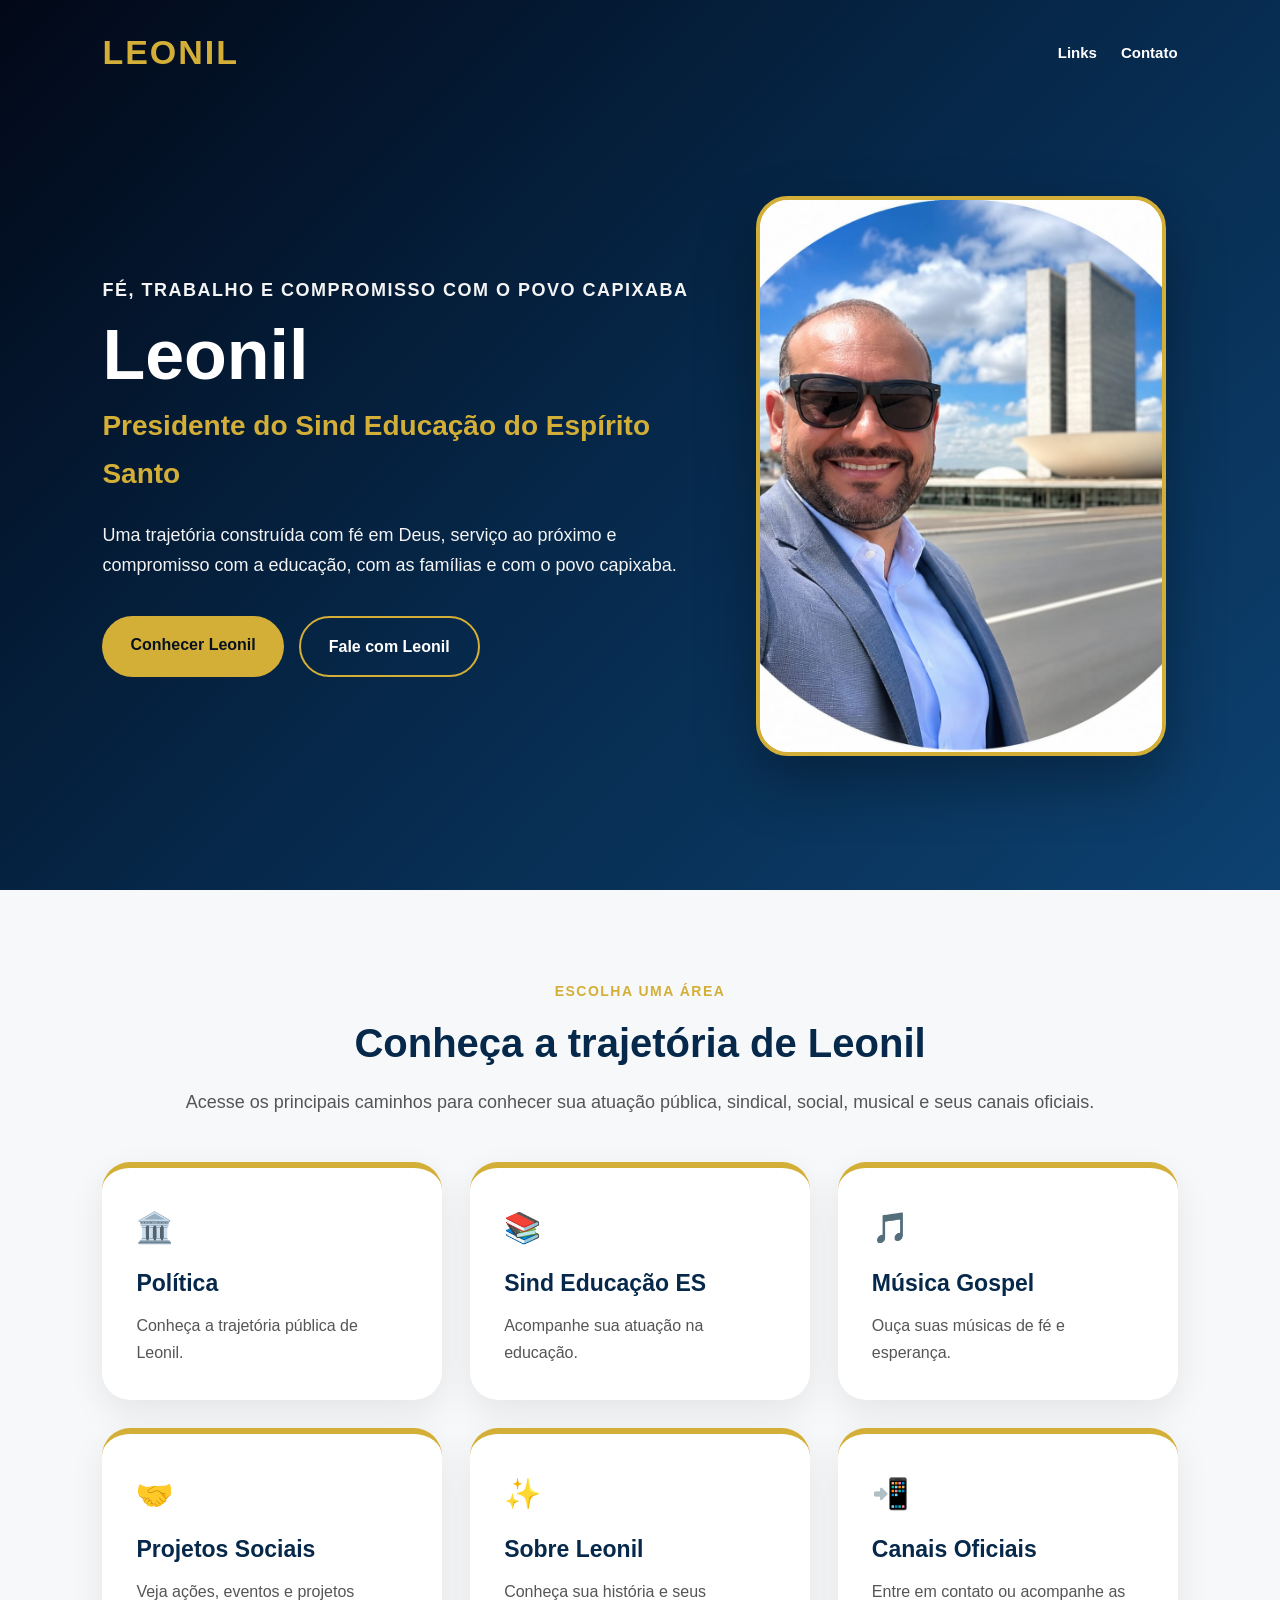
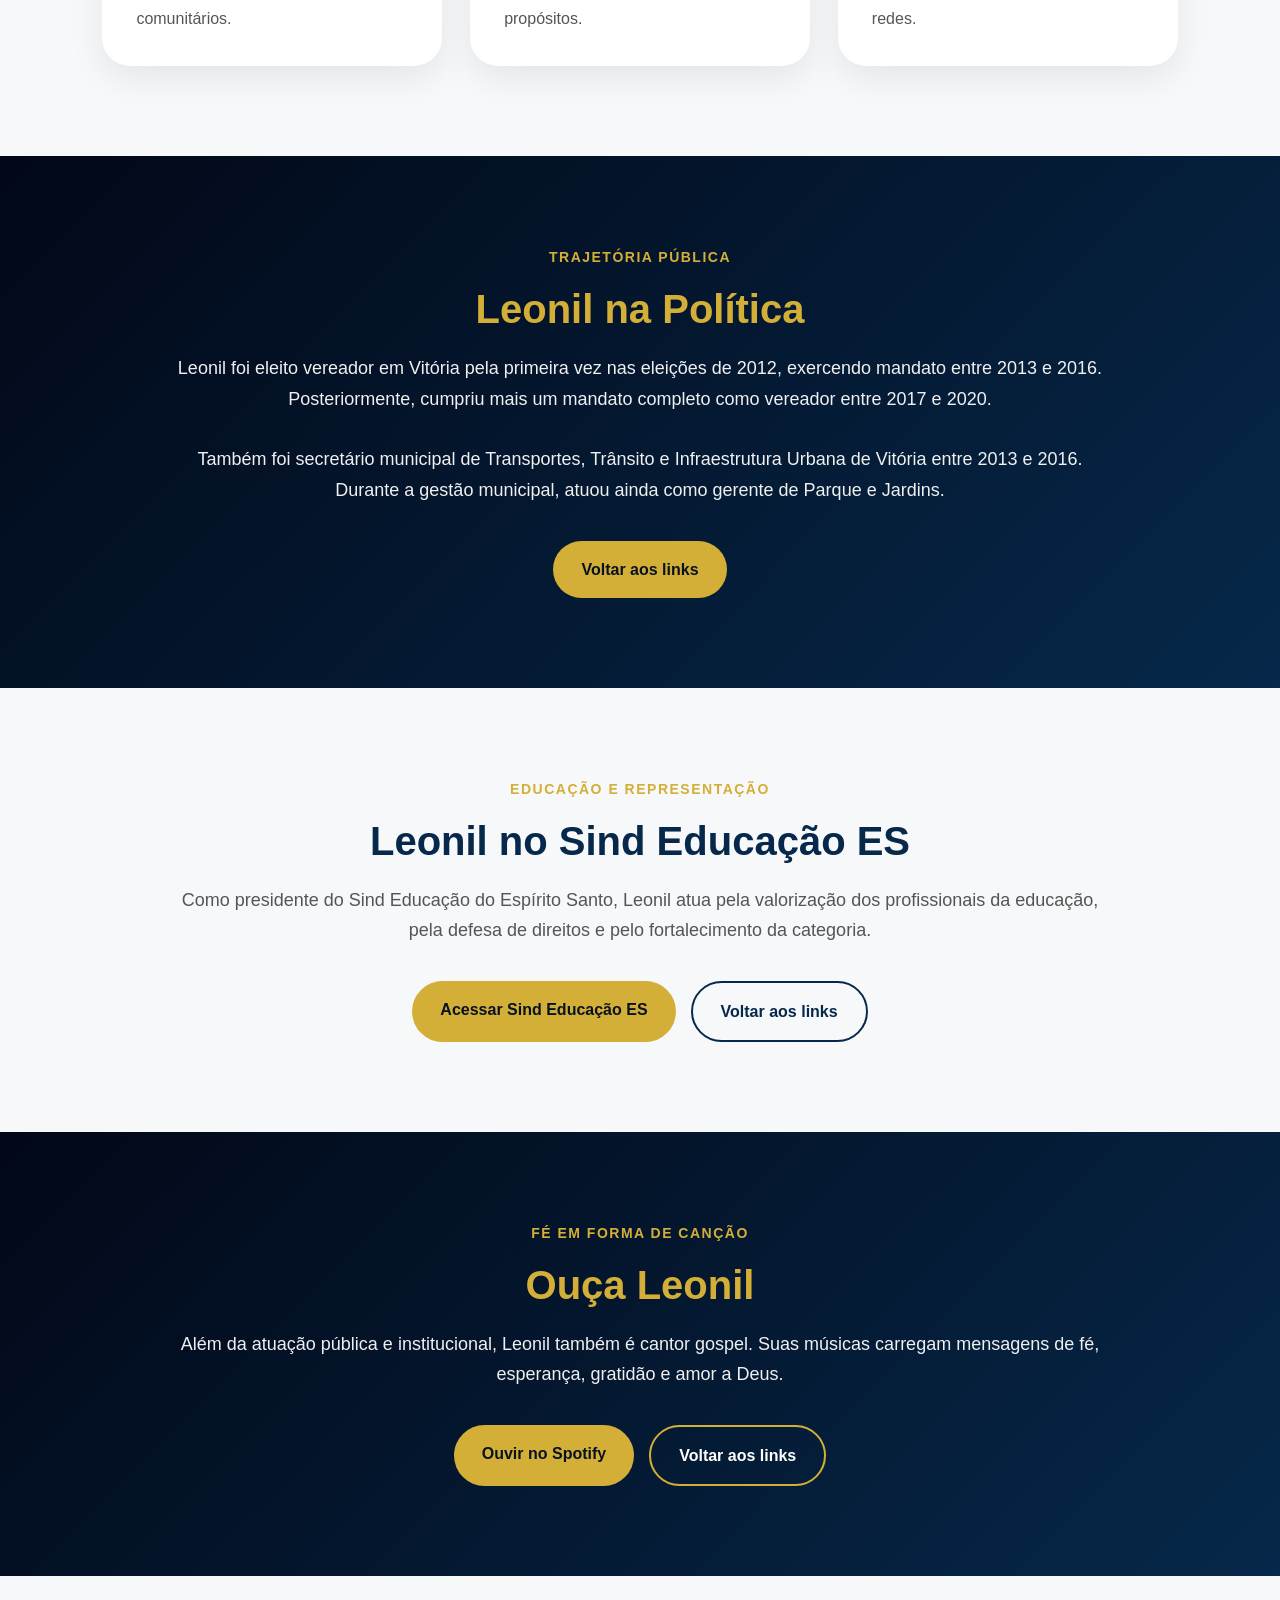
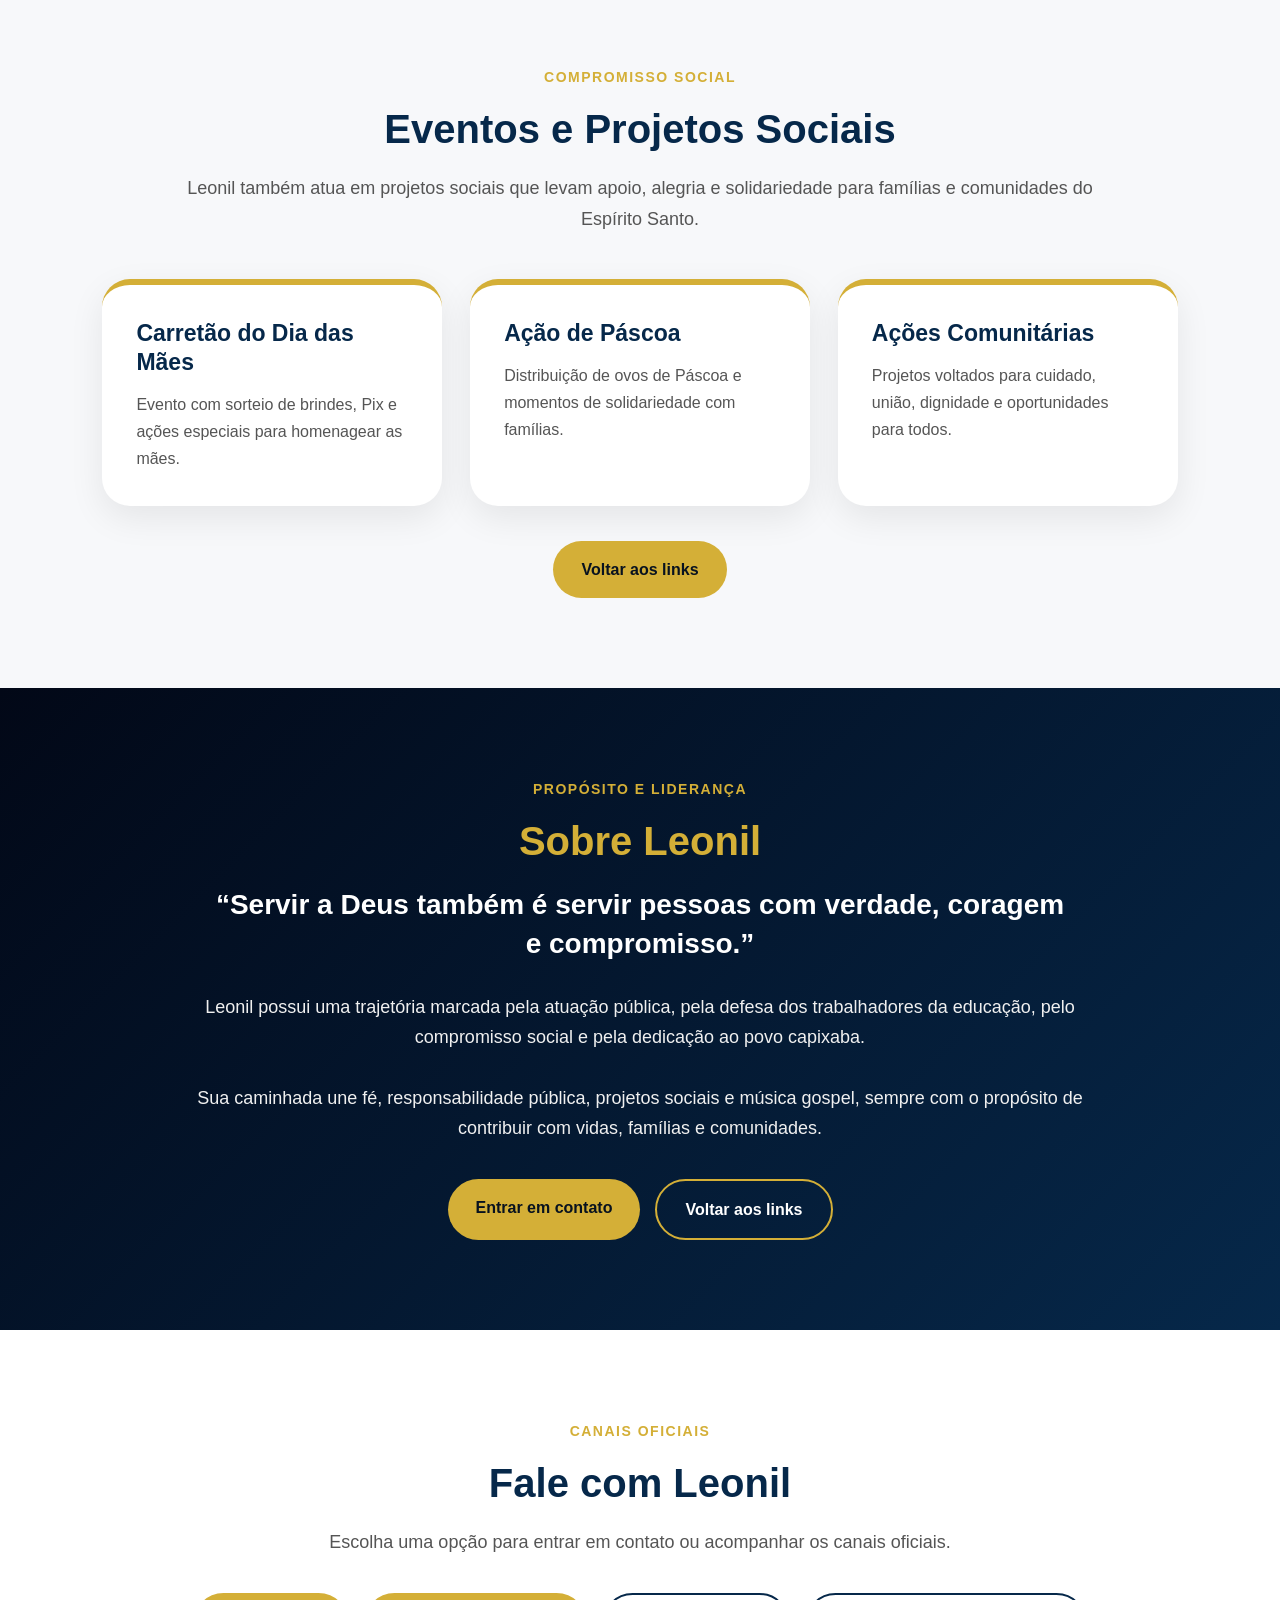
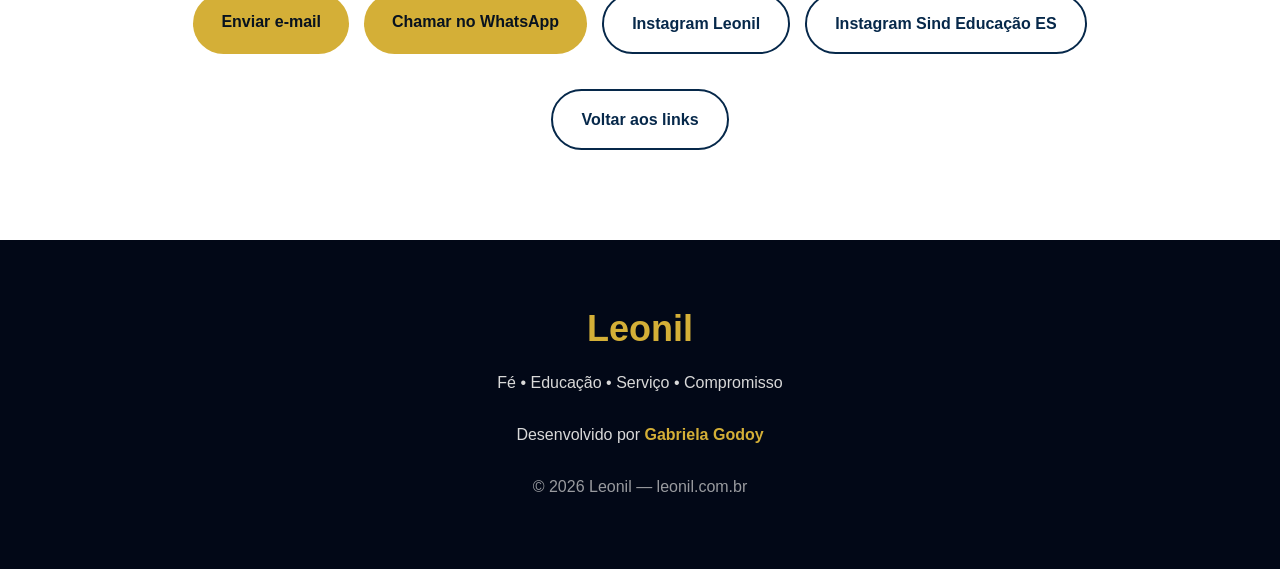
==== commit dcea179a: "index corrigido" ====
--- a/index.html
+++ b/index.html
@@ -16,10 +16,6 @@
 
     <div class="links">
       <a href="#links-principais">Links</a>
-      <a href="#politica">Política</a>
-      <a href="#sindicato">Sind Educação</a>
-      <a href="#musica">Música</a>
-      <a href="#eventos">Eventos</a>
       <a href="#contato">Contato</a>
     </div>
   </nav>
@@ -33,12 +29,12 @@
       <h2>Presidente do Sind Educação do Espírito Santo</h2>
 
       <p>
-        Uma liderança construída com propósito, serviço ao próximo e compromisso
-        com a educação, com a fé em Deus e com as pessoas.
+        Uma trajetória construída com fé em Deus, serviço ao próximo e compromisso
+        com a educação, com as famílias e com o povo capixaba.
       </p>
 
       <div class="botoes">
-        <a href="#links-principais" class="botao dourado">Conhecer trajetória</a>
+        <a href="#links-principais" class="botao dourado">Conhecer Leonil</a>
         <a href="#contato" class="botao contorno">Fale com Leonil</a>
       </div>
     </div>
@@ -52,50 +48,50 @@
 <main>
 
 <section id="links-principais" class="secao">
-  <p class="tag">Canais principais</p>
-  <h2>Conheça Leonil</h2>
-
-  <p class="descricao">
-    Acesse os principais caminhos para acompanhar sua trajetória pública,
-    atuação sindical, projetos sociais, música e canais oficiais.
+  <p class="tag">Escolha uma área</p>
+  <h2>Conheça a trajetória de Leonil</h2>
+
+  <p class="descricao">
+    Acesse os principais caminhos para conhecer sua atuação pública, sindical,
+    social, musical e seus canais oficiais.
   </p>
 
   <div class="cards">
 
     <a href="#politica" class="card card-link">
       <span class="icone">🏛️</span>
-      <h3>Leonil na Política</h3>
-      <p>Mandatos, atuação pública e compromisso com a cidade de Vitória.</p>
+      <h3>Política</h3>
+      <p>Conheça a trajetória pública de Leonil.</p>
     </a>
 
     <a href="#sindicato" class="card card-link">
       <span class="icone">📚</span>
       <h3>Sind Educação ES</h3>
-      <p>Atuação em defesa dos trabalhadores da educação do Espírito Santo.</p>
+      <p>Acompanhe sua atuação na educação.</p>
     </a>
 
     <a href="#musica" class="card card-link">
       <span class="icone">🎵</span>
-      <h3>Ouça Leonil</h3>
-      <p>Música gospel com mensagens de fé, esperança e gratidão a Deus.</p>
+      <h3>Música Gospel</h3>
+      <p>Ouça suas músicas de fé e esperança.</p>
     </a>
 
     <a href="#eventos" class="card card-link">
       <span class="icone">🤝</span>
-      <h3>Eventos e Projetos</h3>
-      <p>Ações sociais, eventos comunitários e iniciativas com propósito.</p>
+      <h3>Projetos Sociais</h3>
+      <p>Veja ações, eventos e projetos comunitários.</p>
     </a>
 
     <a href="#sobre" class="card card-link">
       <span class="icone">✨</span>
       <h3>Sobre Leonil</h3>
-      <p>História, fé, liderança e compromisso com o povo capixaba.</p>
+      <p>Conheça sua história e seus propósitos.</p>
     </a>
 
     <a href="#contato" class="card card-link">
       <span class="icone">📲</span>
-      <h3>Fale com Leonil</h3>
-      <p>Entre em contato ou acompanhe os canais oficiais.</p>
+      <h3>Canais Oficiais</h3>
+      <p>Entre em contato ou acompanhe as redes.</p>
     </a>
 
   </div>
@@ -118,7 +114,7 @@
   </p>
 
   <div class="botoes centro">
-    <a href="#home" class="botao dourado">Voltar para home</a>
+    <a href="#links-principais" class="botao dourado">Voltar aos links</a>
   </div>
 </section>
 
@@ -136,7 +132,7 @@
       Acessar Sind Educação ES
     </a>
 
-    <a href="#home" class="botao contorno-azul">Voltar para home</a>
+    <a href="#links-principais" class="botao contorno-azul">Voltar aos links</a>
   </div>
 </section>
 
@@ -154,7 +150,7 @@
       Ouvir no Spotify
     </a>
 
-    <a href="#home" class="botao contorno">Voltar para home</a>
+    <a href="#links-principais" class="botao contorno">Voltar aos links</a>
   </div>
 </section>
 
@@ -185,7 +181,7 @@
   </div>
 
   <div class="botoes centro">
-    <a href="#home" class="botao dourado">Voltar para home</a>
+    <a href="#links-principais" class="botao dourado">Voltar aos links</a>
   </div>
 </section>
 
@@ -198,9 +194,8 @@
   </p>
 
   <p class="descricao">
-    Leonil é presidente do Sind Educação do Espírito Santo e possui uma trajetória
-    marcada pela atuação pública, defesa dos trabalhadores da educação, compromisso
-    social e dedicação ao povo capixaba.
+    Leonil possui uma trajetória marcada pela atuação pública, pela defesa dos
+    trabalhadores da educação, pelo compromisso social e pela dedicação ao povo capixaba.
   </p>
 
   <p class="descricao">
@@ -210,7 +205,7 @@
 
   <div class="botoes centro">
     <a href="#contato" class="botao dourado">Entrar em contato</a>
-    <a href="#home" class="botao contorno">Voltar para home</a>
+    <a href="#links-principais" class="botao contorno">Voltar aos links</a>
   </div>
 </section>
 
@@ -239,7 +234,7 @@
   </div>
 
   <div class="botoes centro">
-    <a href="#home" class="botao contorno-azul">Voltar para home</a>
+    <a href="#links-principais" class="botao contorno-azul">Voltar aos links</a>
   </div>
 </section>
 
@@ -248,7 +243,7 @@
 <footer class="rodape">
   <h2>Leonil</h2>
 
-  <p>Presidente do Sind Educação do Espírito Santo</p>
+  <p>Fé • Educação • Serviço • Compromisso</p>
 
   <p class="desenvolvido">
     Desenvolvido por
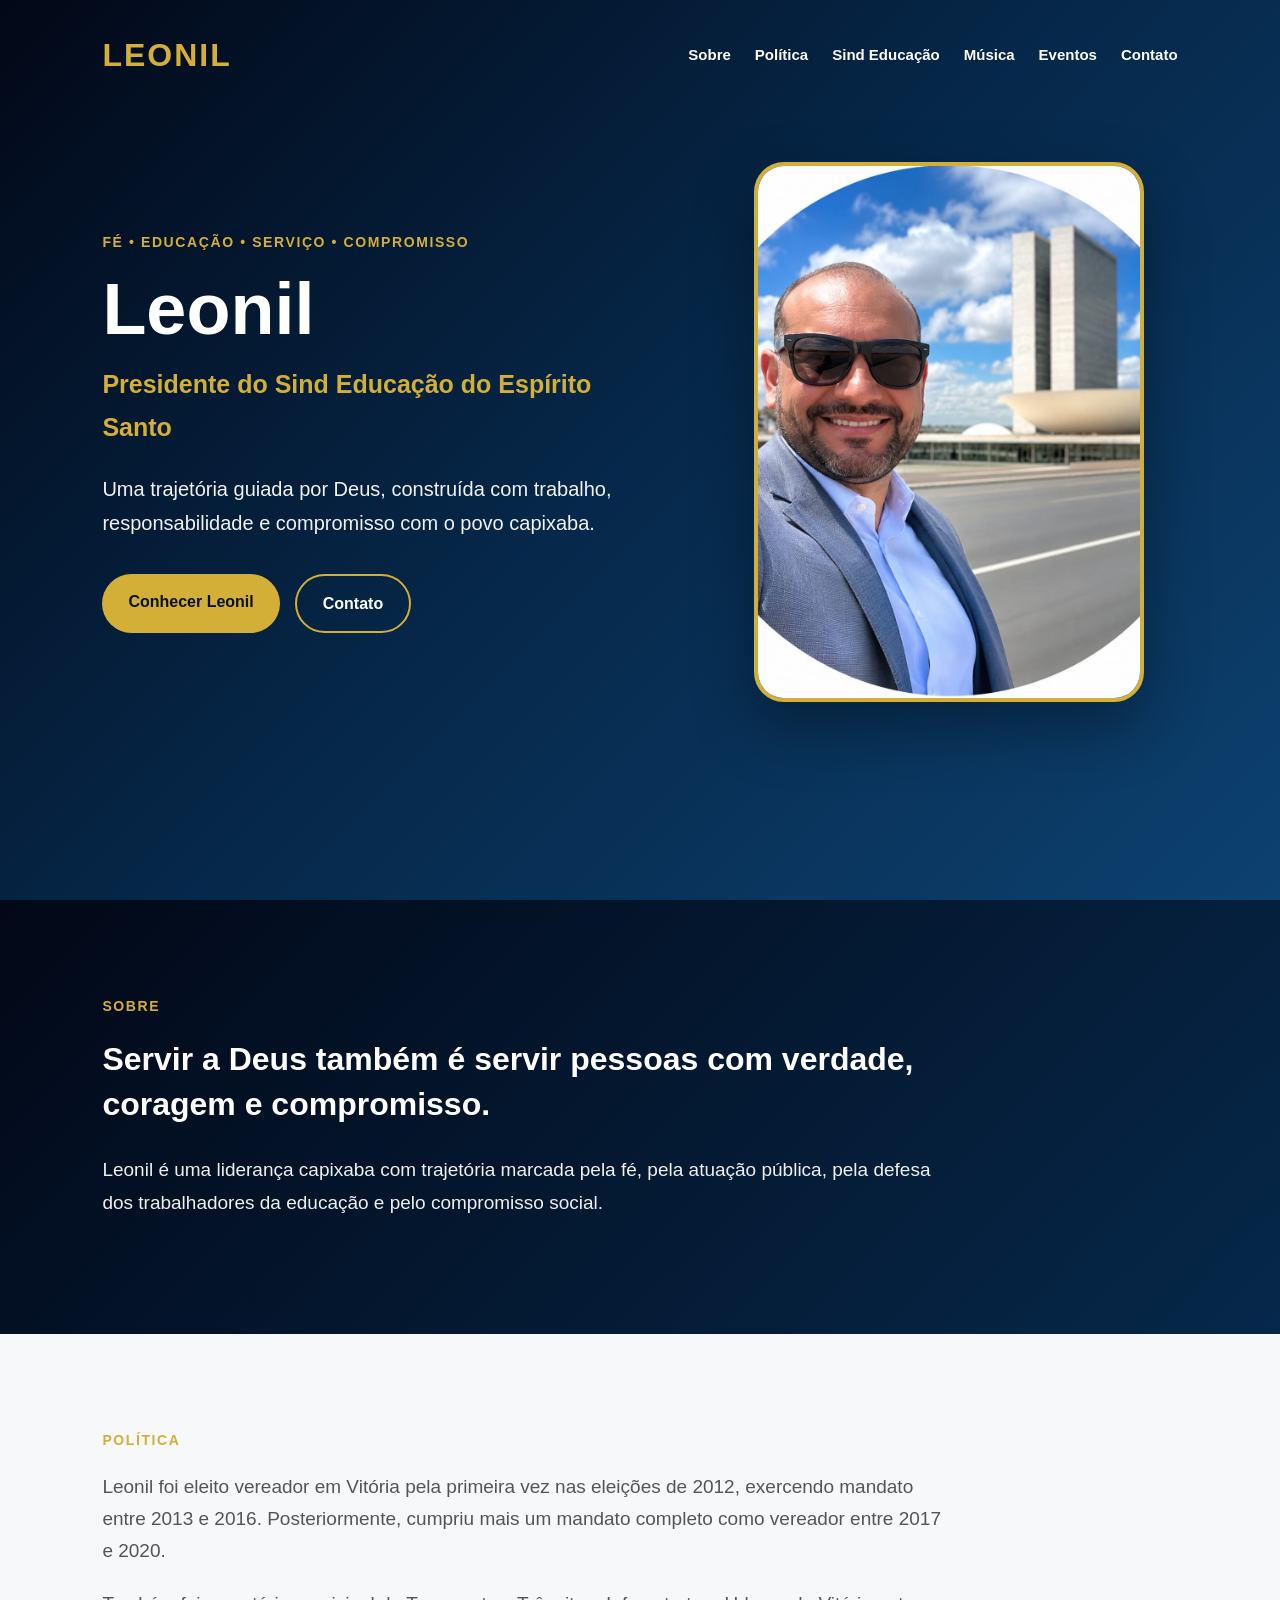
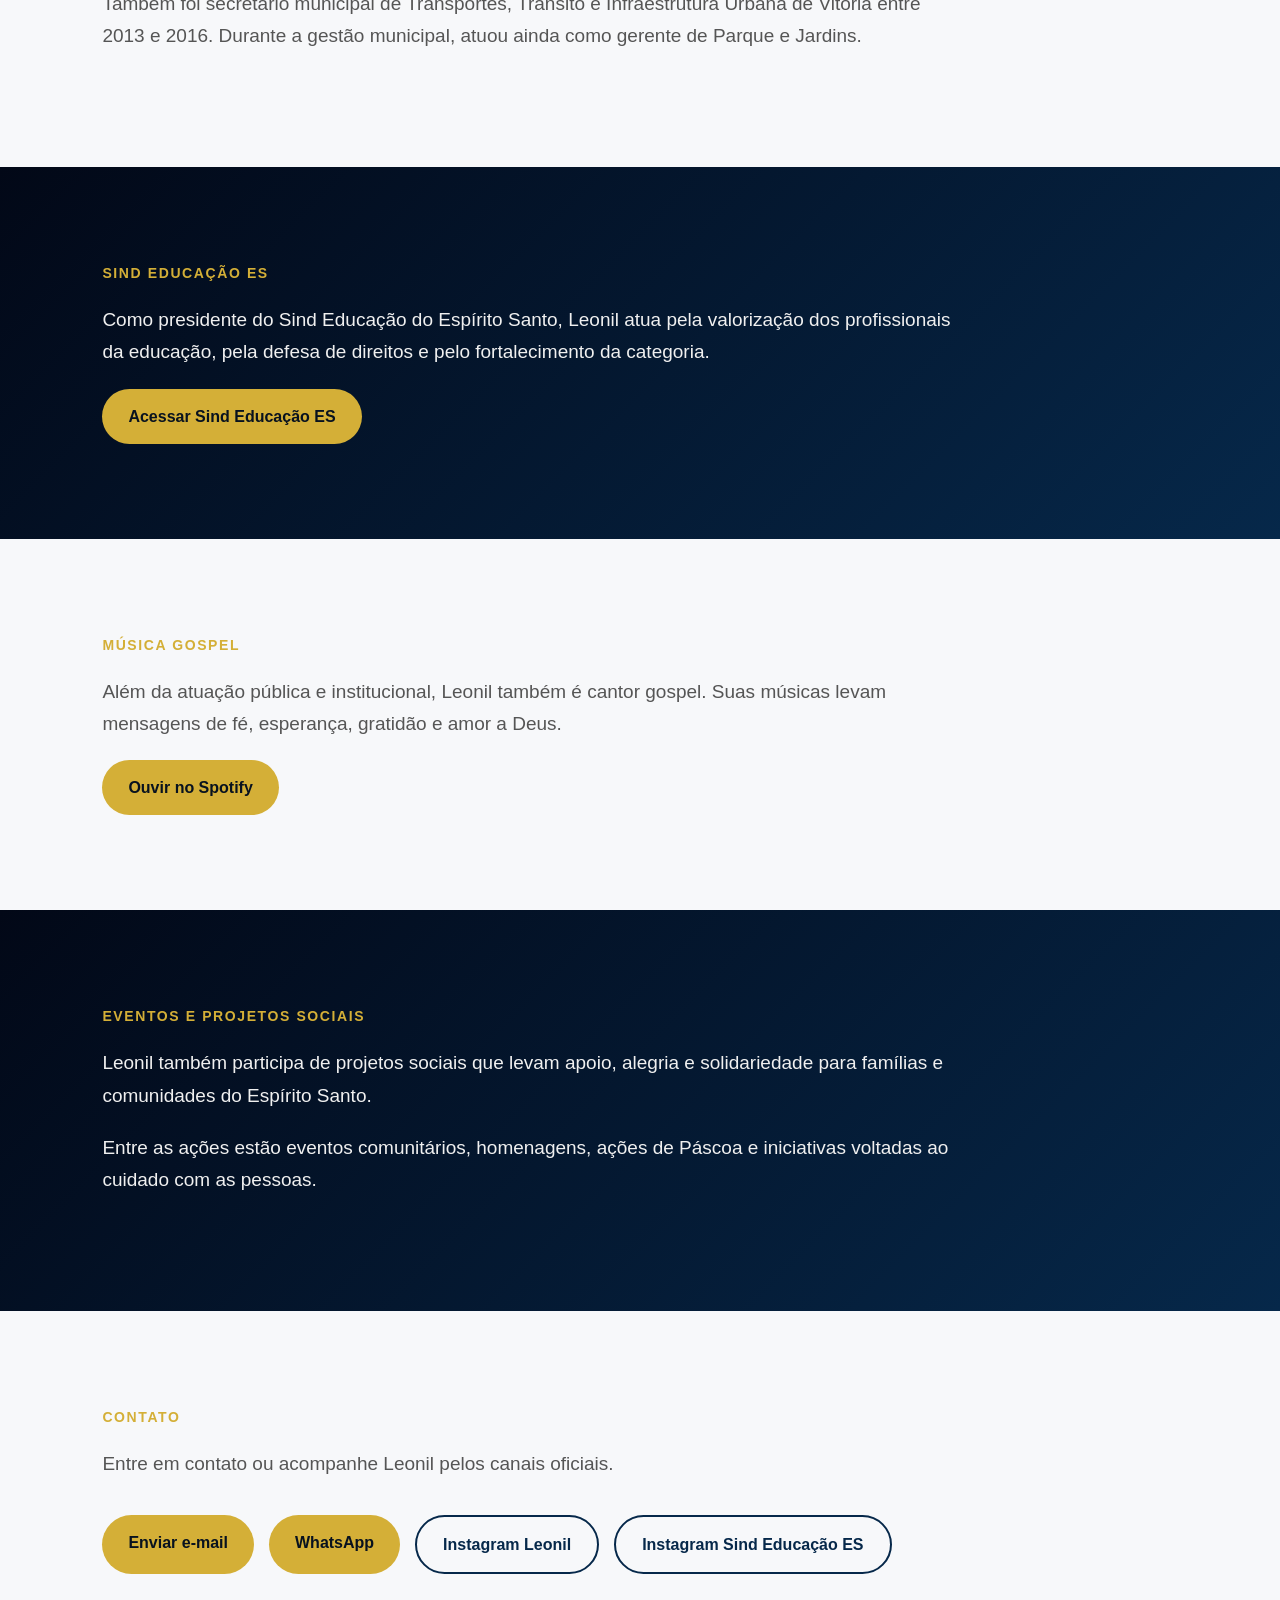
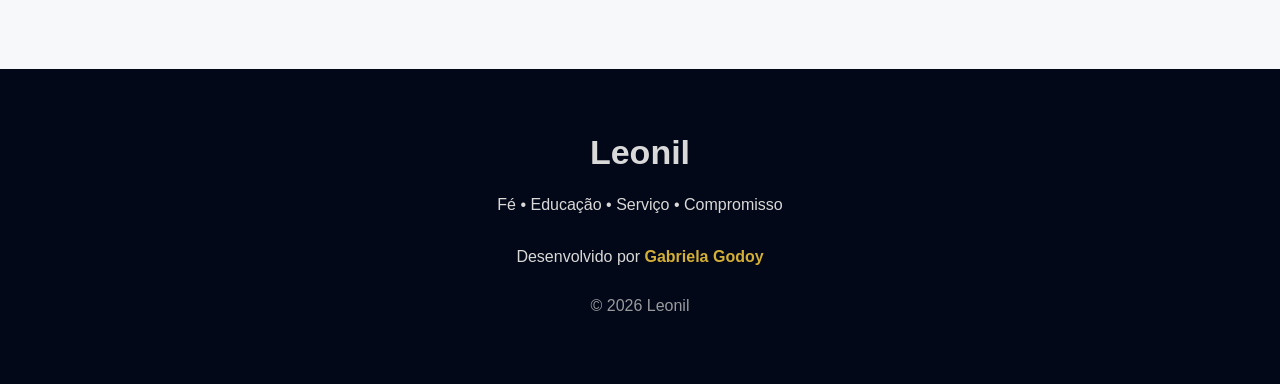
==== commit 5a5e01d2: "corrigindo bug" ====
--- a/index.html
+++ b/index.html
@@ -3,246 +3,151 @@
 <head>
   <meta charset="UTF-8">
   <meta name="viewport" content="width=device-width, initial-scale=1.0">
-  <meta name="description" content="Site institucional de Leonil: liderança capixaba, presidente do Sind Educação do Espírito Santo, com trajetória pública, projetos sociais e música gospel.">
+  <meta name="description" content="Site institucional de Leonil. Fé, educação, serviço público, projetos sociais e música gospel.">
   <title>Leonil | Site Institucional</title>
   <link rel="stylesheet" href="style.css">
 </head>
 
 <body id="home">
 
-<header class="topo">
+<header class="hero">
   <nav class="menu" aria-label="Menu principal">
     <a href="#home" class="logo">LEONIL</a>
 
-    <div class="links">
-      <a href="#links-principais">Links</a>
+    <div class="menu-links">
+      <a href="#sobre">Sobre</a>
+      <a href="#politica">Política</a>
+      <a href="#sindicato">Sind Educação</a>
+      <a href="#musica">Música</a>
+      <a href="#eventos">Eventos</a>
       <a href="#contato">Contato</a>
     </div>
   </nav>
 
-  <section class="banner">
-    <div class="texto-banner">
-      <p class="subtitulo">Fé, trabalho e compromisso com o povo capixaba</p>
+  <div class="hero-conteudo">
+    <div class="hero-texto">
+      <p class="selo">Fé • Educação • Serviço • Compromisso</p>
 
       <h1>Leonil</h1>
 
-      <h2>Presidente do Sind Educação do Espírito Santo</h2>
+      <p class="cargo">Presidente do Sind Educação do Espírito Santo</p>
 
-      <p>
-        Uma trajetória construída com fé em Deus, serviço ao próximo e compromisso
-        com a educação, com as famílias e com o povo capixaba.
+      <p class="frase">
+        Uma trajetória guiada por Deus, construída com trabalho,
+        responsabilidade e compromisso com o povo capixaba.
       </p>
 
       <div class="botoes">
-        <a href="#links-principais" class="botao dourado">Conhecer Leonil</a>
-        <a href="#contato" class="botao contorno">Fale com Leonil</a>
+        <a href="#sobre" class="botao principal">Conhecer Leonil</a>
+        <a href="#contato" class="botao secundario">Contato</a>
       </div>
     </div>
 
-    <div class="foto-banner">
-      <img src="foto leonil.jpeg" alt="Retrato de Leonil" loading="lazy">
+    <div class="hero-foto">
+      <img src="foto leonil.jpeg" alt="Retrato de Leonil">
     </div>
-  </section>
+  </div>
 </header>
 
 <main>
 
-<section id="links-principais" class="secao">
-  <p class="tag">Escolha uma área</p>
-  <h2>Conheça a trajetória de Leonil</h2>
+<section id="sobre" class="bloco escuro">
+  <p class="rotulo">Sobre</p>
 
-  <p class="descricao">
-    Acesse os principais caminhos para conhecer sua atuação pública, sindical,
-    social, musical e seus canais oficiais.
+  <p class="texto-grande">
+    Servir a Deus também é servir pessoas com verdade, coragem e compromisso.
   </p>
 
-  <div class="cards">
-
-    <a href="#politica" class="card card-link">
-      <span class="icone">🏛️</span>
-      <h3>Política</h3>
-      <p>Conheça a trajetória pública de Leonil.</p>
-    </a>
-
-    <a href="#sindicato" class="card card-link">
-      <span class="icone">📚</span>
-      <h3>Sind Educação ES</h3>
-      <p>Acompanhe sua atuação na educação.</p>
-    </a>
-
-    <a href="#musica" class="card card-link">
-      <span class="icone">🎵</span>
-      <h3>Música Gospel</h3>
-      <p>Ouça suas músicas de fé e esperança.</p>
-    </a>
-
-    <a href="#eventos" class="card card-link">
-      <span class="icone">🤝</span>
-      <h3>Projetos Sociais</h3>
-      <p>Veja ações, eventos e projetos comunitários.</p>
-    </a>
-
-    <a href="#sobre" class="card card-link">
-      <span class="icone">✨</span>
-      <h3>Sobre Leonil</h3>
-      <p>Conheça sua história e seus propósitos.</p>
-    </a>
-
-    <a href="#contato" class="card card-link">
-      <span class="icone">📲</span>
-      <h3>Canais Oficiais</h3>
-      <p>Entre em contato ou acompanhe as redes.</p>
-    </a>
-
-  </div>
+  <p class="texto">
+    Leonil é uma liderança capixaba com trajetória marcada pela fé, pela atuação pública,
+    pela defesa dos trabalhadores da educação e pelo compromisso social.
+  </p>
 </section>
 
-<section id="politica" class="secao escura">
-  <p class="tag">Trajetória pública</p>
-  <h2>Leonil na Política</h2>
+<section id="politica" class="bloco claro">
+  <p class="rotulo">Política</p>
 
-  <p class="descricao">
+  <p class="texto">
     Leonil foi eleito vereador em Vitória pela primeira vez nas eleições de 2012,
     exercendo mandato entre 2013 e 2016. Posteriormente, cumpriu mais um mandato
     completo como vereador entre 2017 e 2020.
   </p>
 
-  <p class="descricao">
+  <p class="texto">
     Também foi secretário municipal de Transportes, Trânsito e Infraestrutura Urbana
     de Vitória entre 2013 e 2016. Durante a gestão municipal, atuou ainda como gerente
     de Parque e Jardins.
   </p>
-
-  <div class="botoes centro">
-    <a href="#links-principais" class="botao dourado">Voltar aos links</a>
-  </div>
 </section>
 
-<section id="sindicato" class="secao">
-  <p class="tag">Educação e representação</p>
-  <h2>Leonil no Sind Educação ES</h2>
+<section id="sindicato" class="bloco escuro">
+  <p class="rotulo">Sind Educação ES</p>
 
-  <p class="descricao">
+  <p class="texto">
     Como presidente do Sind Educação do Espírito Santo, Leonil atua pela valorização
     dos profissionais da educação, pela defesa de direitos e pelo fortalecimento da categoria.
   </p>
 
-  <div class="botoes centro">
-    <a href="https://www.instagram.com/sindeducacaoes?igsh=MXdpaGM0ZmtsZGhkeQ==" target="_blank" rel="noopener noreferrer" class="botao dourado">
-      Acessar Sind Educação ES
-    </a>
-
-    <a href="#links-principais" class="botao contorno-azul">Voltar aos links</a>
-  </div>
+  <a href="https://www.instagram.com/sindeducacaoes?igsh=MXdpaGM0ZmtsZGhkeQ==" target="_blank" rel="noopener noreferrer" class="botao principal">
+    Acessar Sind Educação ES
+  </a>
 </section>
 
-<section id="musica" class="secao escura">
-  <p class="tag">Fé em forma de canção</p>
-  <h2>Ouça Leonil</h2>
+<section id="musica" class="bloco claro">
+  <p class="rotulo">Música Gospel</p>
 
-  <p class="descricao">
+  <p class="texto">
     Além da atuação pública e institucional, Leonil também é cantor gospel.
-    Suas músicas carregam mensagens de fé, esperança, gratidão e amor a Deus.
+    Suas músicas levam mensagens de fé, esperança, gratidão e amor a Deus.
   </p>
 
-  <div class="botoes centro">
-    <a href="https://open.spotify.com/artist/16RWBs33oCkbeavqVfjNKi?si=86U589_rSoS4qHVfoxwV-w" target="_blank" rel="noopener noreferrer" class="botao dourado">
-      Ouvir no Spotify
-    </a>
-
-    <a href="#links-principais" class="botao contorno">Voltar aos links</a>
-  </div>
+  <a href="https://open.spotify.com/artist/16RWBs33oCkbeavqVfjNKi?si=86U589_rSoS4qHVfoxwV-w" target="_blank" rel="noopener noreferrer" class="botao principal">
+    Ouvir no Spotify
+  </a>
 </section>
 
-<section id="eventos" class="secao">
-  <p class="tag">Compromisso social</p>
-  <h2>Eventos e Projetos Sociais</h2>
+<section id="eventos" class="bloco escuro">
+  <p class="rotulo">Eventos e Projetos Sociais</p>
 
-  <p class="descricao">
-    Leonil também atua em projetos sociais que levam apoio, alegria e solidariedade
+  <p class="texto">
+    Leonil também participa de projetos sociais que levam apoio, alegria e solidariedade
     para famílias e comunidades do Espírito Santo.
   </p>
 
-  <div class="cards cards-menores">
-    <div class="card">
-      <h3>Carretão do Dia das Mães</h3>
-      <p>Evento com sorteio de brindes, Pix e ações especiais para homenagear as mães.</p>
-    </div>
-
-    <div class="card">
-      <h3>Ação de Páscoa</h3>
-      <p>Distribuição de ovos de Páscoa e momentos de solidariedade com famílias.</p>
-    </div>
-
-    <div class="card">
-      <h3>Ações Comunitárias</h3>
-      <p>Projetos voltados para cuidado, união, dignidade e oportunidades para todos.</p>
-    </div>
-  </div>
-
-  <div class="botoes centro">
-    <a href="#links-principais" class="botao dourado">Voltar aos links</a>
-  </div>
+  <p class="texto">
+    Entre as ações estão eventos comunitários, homenagens, ações de Páscoa
+    e iniciativas voltadas ao cuidado com as pessoas.
+  </p>
 </section>
 
-<section id="sobre" class="secao escura destaque">
-  <p class="tag">Propósito e liderança</p>
-  <h2>Sobre Leonil</h2>
+<section id="contato" class="bloco claro contato">
+  <p class="rotulo">Contato</p>
 
-  <p class="frase-impacto">
-    “Servir a Deus também é servir pessoas com verdade, coragem e compromisso.”
+  <p class="texto">
+    Entre em contato ou acompanhe Leonil pelos canais oficiais.
   </p>
 
-  <p class="descricao">
-    Leonil possui uma trajetória marcada pela atuação pública, pela defesa dos
-    trabalhadores da educação, pelo compromisso social e pela dedicação ao povo capixaba.
-  </p>
+  <div class="botoes contato-botoes">
+    <a href="mailto:leonil.vix@gmail.com" class="botao principal">Enviar e-mail</a>
 
-  <p class="descricao">
-    Sua caminhada une fé, responsabilidade pública, projetos sociais e música gospel,
-    sempre com o propósito de contribuir com vidas, famílias e comunidades.
-  </p>
-
-  <div class="botoes centro">
-    <a href="#contato" class="botao dourado">Entrar em contato</a>
-    <a href="#links-principais" class="botao contorno">Voltar aos links</a>
-  </div>
-</section>
-
-<section id="contato" class="secao contato">
-  <p class="tag">Canais oficiais</p>
-  <h2>Fale com Leonil</h2>
-
-  <p class="descricao">
-    Escolha uma opção para entrar em contato ou acompanhar os canais oficiais.
-  </p>
-
-  <div class="botoes centro">
-    <a href="mailto:leonil.vix@gmail.com" class="botao dourado">Enviar e-mail</a>
-
-    <a href="https://wa.me/5527997614078" target="_blank" rel="noopener noreferrer" class="botao dourado">
-      Chamar no WhatsApp
+    <a href="https://wa.me/5527997614078" target="_blank" rel="noopener noreferrer" class="botao principal">
+      WhatsApp
     </a>
 
-    <a href="https://www.instagram.com/leonil.oficial?igsh=OGswcnNiMDA1a3hl" target="_blank" rel="noopener noreferrer" class="botao contorno-azul">
+    <a href="https://www.instagram.com/leonil.oficial?igsh=OGswcnNiMDA1a3hl" target="_blank" rel="noopener noreferrer" class="botao secundario-azul">
       Instagram Leonil
     </a>
 
-    <a href="https://www.instagram.com/sindeducacaoes?igsh=MXdpaGM0ZmtsZGhkeQ==" target="_blank" rel="noopener noreferrer" class="botao contorno-azul">
+    <a href="https://www.instagram.com/sindeducacaoes?igsh=MXdpaGM0ZmtsZGhkeQ==" target="_blank" rel="noopener noreferrer" class="botao secundario-azul">
       Instagram Sind Educação ES
     </a>
-  </div>
-
-  <div class="botoes centro">
-    <a href="#links-principais" class="botao contorno-azul">Voltar aos links</a>
   </div>
 </section>
 
 </main>
 
 <footer class="rodape">
-  <h2>Leonil</h2>
-
+  <p class="logo-rodape">Leonil</p>
   <p>Fé • Educação • Serviço • Compromisso</p>
 
   <p class="desenvolvido">
@@ -252,7 +157,7 @@
     </a>
   </p>
 
-  <p class="copyright">© 2026 Leonil — leonil.com.br</p>
+  <p class="copyright">© 2026 Leonil</p>
 </footer>
 
 </body>
--- a/style.css
+++ b/style.css
@@ -15,127 +15,112 @@
 line-height:1.7;
 }
 
+a{
+text-decoration:none;
+}
+
+a:focus{
+outline:3px solid #d4af37;
+outline-offset:4px;
+}
+
 img{
 max-width:100%;
 display:block;
 }
 
-a{
-text-decoration:none;
-}
-
-a:focus{
-outline:3px solid #d4af37;
-outline-offset:4px;
-}
-
-/* TOPO */
-
-.topo{
-background:
-linear-gradient(
-135deg,
-#020817,
-#06284a,
-#0d4170
-);
-
-color:white;
-padding:24px 8% 90px;
-}
-
-/* MENU */
+/* HERO */
+
+.hero{
+min-height:100vh;
+padding:28px 8% 80px;
+background:linear-gradient(135deg,#020817,#06284a,#0d4170);
+color:white;
+}
 
 .menu{
 display:flex;
 justify-content:space-between;
 align-items:center;
 gap:25px;
-margin-bottom:70px;
 flex-wrap:wrap;
+margin-bottom:80px;
 }
 
 .logo{
-font-size:34px;
+font-size:32px;
 font-weight:900;
 letter-spacing:2px;
 color:#d4af37;
 }
 
-.links{
+.menu-links{
 display:flex;
 gap:24px;
 flex-wrap:wrap;
 }
 
-.links a{
+.menu-links a{
 color:white;
 font-weight:700;
 font-size:15px;
-padding:8px 0;
 transition:.3s;
 }
 
-.links a:hover{
-color:#d4af37;
-}
-
-/* HERO */
-
-.banner{
+.menu-links a:hover{
+color:#d4af37;
+}
+
+.hero-conteudo{
 display:grid;
-grid-template-columns:1.15fr .85fr;
-gap:55px;
+grid-template-columns:1.1fr .9fr;
+gap:60px;
 align-items:center;
-min-height:72vh;
-}
-
-.subtitulo,
-.tag{
+}
+
+.selo,
+.rotulo{
 font-size:14px;
 font-weight:900;
-letter-spacing:1.5px;
+letter-spacing:1.6px;
 text-transform:uppercase;
 color:#d4af37;
-margin-bottom:15px;
-}
-
-.texto-banner h1{
-font-size:70px;
+margin-bottom:18px;
+}
+
+h1{
+font-size:72px;
 line-height:1;
-margin-bottom:12px;
-}
-
-.texto-banner h2{
-font-size:28px;
-color:#d4af37;
-margin-bottom:22px;
-}
-
-.texto-banner p{
-font-size:18px;
-max-width:700px;
-color:#f4f4f4;
-}
-
-/* FOTO */
-
-.foto-banner{
+margin-bottom:18px;
+}
+
+.cargo{
+font-size:25px;
+font-weight:800;
+color:#d4af37;
+margin-bottom:24px;
+}
+
+.frase{
+font-size:20px;
+max-width:650px;
+color:#f2f2f2;
+}
+
+.hero-foto{
 display:flex;
 justify-content:center;
-align-items:center;
-}
-
-.foto-banner img{
+}
+
+.hero-foto img{
 width:100%;
-max-width:410px;
-height:560px;
+max-width:390px;
+height:540px;
 object-fit:cover;
 object-position:center top;
-border-radius:32px;
+border-radius:30px;
 border:4px solid #d4af37;
-background:white;
-box-shadow:0 25px 60px rgba(0,0,0,.32);
+box-shadow:0 25px 60px rgba(0,0,0,.35);
 }
 
 /* BOTÕES */
@@ -143,209 +128,95 @@
 .botoes{
 display:flex;
 gap:15px;
-margin-top:35px;
 flex-wrap:wrap;
-}
-
-.centro{
-justify-content:center;
+margin-top:34px;
 }
 
 .botao{
-padding:15px 28px;
+display:inline-block;
+padding:14px 26px;
 border-radius:40px;
 font-weight:800;
+text-align:center;
 transition:.3s;
-display:inline-block;
-text-align:center;
 }
 
 .botao:hover{
 transform:translateY(-3px);
 }
 
-.dourado{
+.principal{
 background:#d4af37;
 color:#08121f;
 }
 
-.dourado:hover{
+.principal:hover{
 background:white;
 color:#08121f;
 }
 
-.contorno{
+.secundario{
 border:2px solid #d4af37;
 color:white;
 }
 
-.contorno:hover{
+.secundario:hover{
 background:#d4af37;
 color:#08121f;
 }
 
-.contorno-azul{
+.secundario-azul{
 border:2px solid #06284a;
 color:#06284a;
 }
 
-.contorno-azul:hover{
+.secundario-azul:hover{
 background:#06284a;
 color:white;
 }
 
-/* SEÇÕES */
-
-.secao{
-padding:90px 8%;
-}
-
-.secao h2{
-text-align:center;
-font-size:40px;
-line-height:1.2;
-color:#06284a;
-margin-bottom:20px;
-}
-
-.secao .tag{
-text-align:center;
-display:block;
-}
-
-.descricao{
-max-width:930px;
-margin:0 auto 30px;
-text-align:center;
-font-size:18px;
-color:#555;
-}
-
-/* CARDS */
-
-.cards{
-display:grid;
-grid-template-columns:repeat(3,1fr);
-gap:28px;
-margin-top:45px;
-}
-
-.card{
-background:white;
-padding:34px;
-border-radius:28px;
-box-shadow:0 12px 35px rgba(0,0,0,.08);
-border-top:6px solid #d4af37;
-transition:.3s;
-height:100%;
-}
-
-.card:hover{
-transform:translateY(-8px);
-}
-
-.card h3{
-font-size:23px;
-line-height:1.25;
-margin-bottom:14px;
-color:#06284a;
-}
-
-.card p{
-color:#555;
-font-size:16px;
-}
-
-.icone{
-font-size:30px;
-display:block;
-margin-bottom:16px;
-}
-
-.card-link{
-display:block;
-color:inherit;
-cursor:pointer;
-}
-
-.card-link:hover,
-.card-link:focus{
-background:#fffaf0;
-transform:translateY(-8px);
-}
-
-.cards-menores{
-grid-template-columns:repeat(3,1fr);
-}
-
-/* ÁREA ESCURA */
-
-.escura{
-background:
-linear-gradient(
-135deg,
-#020817,
-#06284a
-);
-
-color:white;
-}
-
-.escura h2{
-color:#d4af37;
-}
-
-.escura .descricao{
-color:#f0f0f0;
-}
-
-.escura .tag{
-color:#d4af37;
-}
-
-.escura .card{
-background:rgba(255,255,255,.06);
-border:1px solid rgba(212,175,55,.65);
-border-top:6px solid #d4af37;
-color:white;
-box-shadow:0 12px 35px rgba(0,0,0,.18);
-}
-
-.escura .card h3{
-color:#d4af37;
-}
-
-.escura .card p{
-color:#efefef;
-}
-
-.escura .card-link:hover{
-background:rgba(212,175,55,.08);
-}
-
-/* DESTAQUE */
-
-.destaque{
-text-align:center;
-}
-
-.frase-impacto{
-max-width:850px;
-margin:0 auto 28px;
-font-size:28px;
+/* BLOCOS */
+
+.bloco{
+padding:95px 8%;
+}
+
+.claro{
+background:#f7f8fa;
+}
+
+.escuro{
+background:linear-gradient(135deg,#020817,#06284a);
+color:white;
+}
+
+.texto-grande{
+font-size:32px;
 line-height:1.4;
 font-weight:800;
+max-width:850px;
+margin-bottom:28px;
+}
+
+.texto{
+font-size:19px;
+max-width:850px;
+color:#555;
+margin-bottom:20px;
+}
+
+.escuro .texto{
+color:#f0f0f0;
+}
+
+.escuro .texto-grande{
 color:white;
 }
 
 /* CONTATO */
 
-.contato{
-background:white;
-}
-
-.contato .botoes{
-justify-content:center;
+.contato-botoes{
+max-width:900px;
 }
 
 /* RODAPÉ */
@@ -354,27 +225,28 @@
 background:#020817;
 color:white;
 text-align:center;
-padding:58px 8%;
-}
-
-.rodape h2{
-font-size:36px;
+padding:55px 8%;
+}
+
+.logo-rodape{
+font-size:34px;
+font-weight:900;
 color:#d4af37;
 margin-bottom:10px;
 }
 
 .rodape p{
+margin-bottom:10px;
 color:#d9d9d9;
-margin-bottom:10px;
 }
 
 .desenvolvido{
-margin-top:25px;
+margin-top:24px;
 }
 
 .desenvolvido a{
 color:#d4af37;
-font-weight:700;
+font-weight:800;
 }
 
 .desenvolvido a:hover{
@@ -382,46 +254,48 @@
 }
 
 .copyright{
-margin-top:25px;
 opacity:.7;
+margin-top:22px;
 }
 
 /* RESPONSIVO */
 
-@media(max-width:1000px){
-
-.banner,
-.cards,
-.cards-menores{
+@media(max-width:900px){
+
+.hero-conteudo{
 grid-template-columns:1fr;
-}
-
-.banner{
 text-align:center;
 }
 
-.texto-banner p{
-margin:0 auto;
+.hero-texto{
+order:2;
+}
+
+.hero-foto{
+order:1;
+}
+
+.frase,
+.texto,
+.texto-grande{
+margin-left:auto;
+margin-right:auto;
 }
 
 .botoes{
 justify-content:center;
 }
 
-.foto-banner{
-order:-1;
-}
-
-.foto-banner img{
-max-width:360px;
-height:500px;
-}
-
-}
-
-@media(max-width:760px){
-
-.topo{
+.hero-foto img{
+max-width:340px;
+height:470px;
+}
+
+}
+
+@media(max-width:700px){
+
+.hero{
 padding:24px 6% 65px;
 }
 
@@ -431,70 +305,37 @@
 margin-bottom:50px;
 }
 
-.links{
+.menu-links{
 justify-content:center;
 gap:16px;
 }
 
-.banner{
-gap:32px;
-min-height:auto;
-}
-
-.texto-banner h1{
+h1{
 font-size:48px;
 }
 
-.texto-banner h2{
-font-size:23px;
-}
-
-.texto-banner p,
-.descricao{
+.cargo{
+font-size:21px;
+}
+
+.frase,
+.texto{
 font-size:16px;
 }
 
-.secao{
-padding:65px 6%;
-}
-
-.secao h2{
-font-size:32px;
-}
-
-.card{
-padding:28px;
+.texto-grande{
+font-size:24px;
+}
+
+.bloco{
+padding:70px 6%;
 }
 
 .botao{
 width:100%;
 }
 
-.frase-impacto{
-font-size:22px;
-}
-
-}
-
-@media(max-width:480px){
-
-.logo{
-font-size:30px;
-}
-
-.links a{
-font-size:14px;
-}
-
-.texto-banner h1{
-font-size:42px;
-}
-
-.texto-banner h2{
-font-size:21px;
-}
-
-.foto-banner img{
+.hero-foto img{
 height:auto;
 }
 
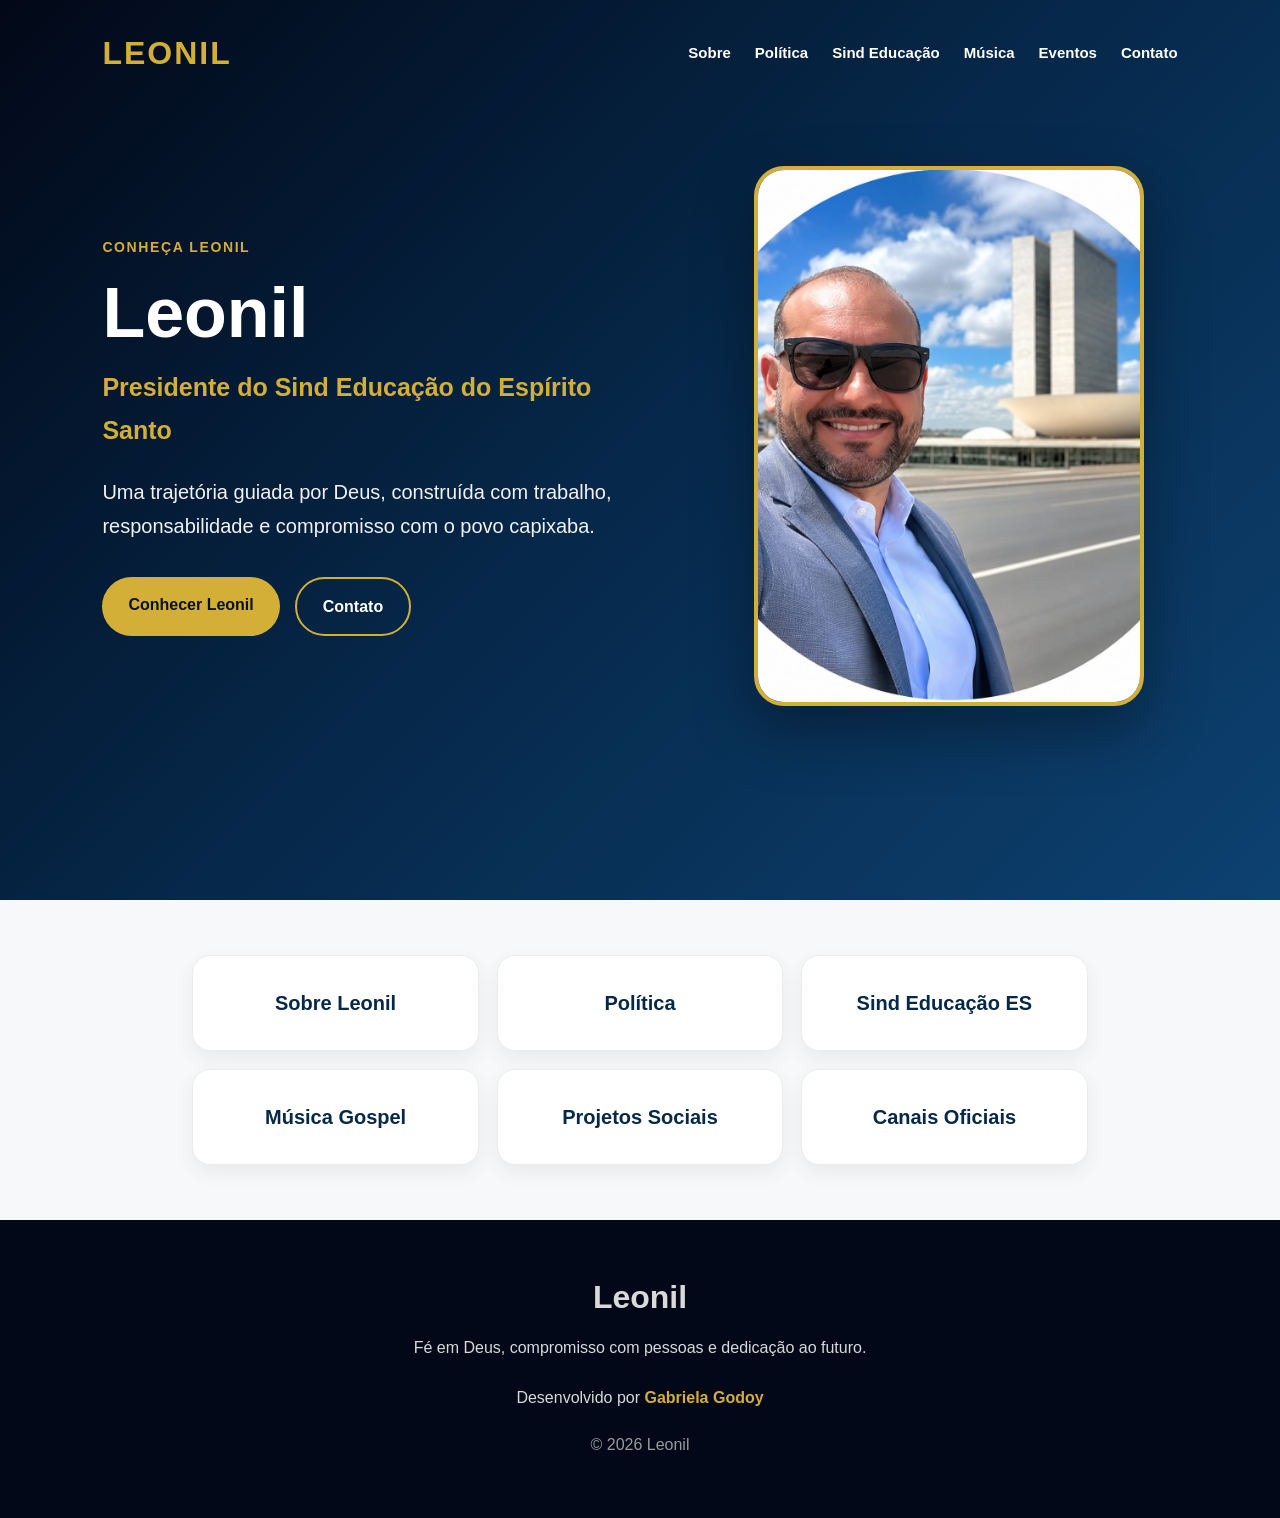
==== commit b6bdc7a7: "index corrigido" ====
--- a/index.html
+++ b/index.html
@@ -1,164 +1,214 @@
 <!DOCTYPE html>
 <html lang="pt-BR">
+
 <head>
-  <meta charset="UTF-8">
-  <meta name="viewport" content="width=device-width, initial-scale=1.0">
-  <meta name="description" content="Site institucional de Leonil. Fé, educação, serviço público, projetos sociais e música gospel.">
-  <title>Leonil | Site Institucional</title>
-  <link rel="stylesheet" href="style.css">
+<meta charset="UTF-8">
+
+<meta
+name="viewport"
+content="width=device-width, initial-scale=1.0">
+
+<title>
+Leonil | Site Institucional
+</title>
+
+<meta
+name="description"
+content="Site institucional de Leonil.">
+
+<link
+rel="stylesheet"
+href="style.css">
+
 </head>
 
-<body id="home">
-
-<header class="hero">
-  <nav class="menu" aria-label="Menu principal">
-    <a href="#home" class="logo">LEONIL</a>
-
-    <div class="menu-links">
-      <a href="#sobre">Sobre</a>
-      <a href="#politica">Política</a>
-      <a href="#sindicato">Sind Educação</a>
-      <a href="#musica">Música</a>
-      <a href="#eventos">Eventos</a>
-      <a href="#contato">Contato</a>
-    </div>
-  </nav>
-
-  <div class="hero-conteudo">
-    <div class="hero-texto">
-      <p class="selo">Fé • Educação • Serviço • Compromisso</p>
-
-      <h1>Leonil</h1>
-
-      <p class="cargo">Presidente do Sind Educação do Espírito Santo</p>
-
-      <p class="frase">
-        Uma trajetória guiada por Deus, construída com trabalho,
-        responsabilidade e compromisso com o povo capixaba.
-      </p>
-
-      <div class="botoes">
-        <a href="#sobre" class="botao principal">Conhecer Leonil</a>
-        <a href="#contato" class="botao secundario">Contato</a>
-      </div>
-    </div>
-
-    <div class="hero-foto">
-      <img src="foto leonil.jpeg" alt="Retrato de Leonil">
-    </div>
-  </div>
+<body>
+
+<header class="home">
+
+<nav class="menu">
+
+<a
+href="index.html"
+class="logo">
+
+LEONIL
+
+</a>
+
+<div class="links">
+
+<a href="sobre.html">
+Sobre
+</a>
+
+<a href="politica.html">
+Política
+</a>
+
+<a href="sindicato.html">
+Sind Educação
+</a>
+
+<a href="musica.html">
+Música
+</a>
+
+<a href="eventos.html">
+Eventos
+</a>
+
+<a href="contato.html">
+Contato
+</a>
+
+</div>
+
+</nav>
+
+<section class="hero">
+
+<div class="hero-texto">
+
+<p class="tag">
+
+Conheça Leonil
+
+</p>
+
+<h1>
+
+Leonil
+
+</h1>
+
+<p class="cargo">
+
+Presidente do Sind Educação do Espírito Santo
+
+</p>
+
+<p class="frase">
+
+Uma trajetória guiada por Deus,
+construída com trabalho,
+responsabilidade e compromisso
+com o povo capixaba.
+
+</p>
+
+<div class="botoes">
+
+<a
+href="sobre.html"
+class="botao dourado">
+
+Conhecer Leonil
+
+</a>
+
+<a
+href="contato.html"
+class="botao contorno">
+
+Contato
+
+</a>
+
+</div>
+
+</div>
+
+<div class="hero-foto">
+
+<img
+src="foto leonil.jpeg"
+alt="Retrato de Leonil">
+
+</div>
+
+</section>
+
 </header>
 
-<main>
-
-<section id="sobre" class="bloco escuro">
-  <p class="rotulo">Sobre</p>
-
-  <p class="texto-grande">
-    Servir a Deus também é servir pessoas com verdade, coragem e compromisso.
-  </p>
-
-  <p class="texto">
-    Leonil é uma liderança capixaba com trajetória marcada pela fé, pela atuação pública,
-    pela defesa dos trabalhadores da educação e pelo compromisso social.
-  </p>
-</section>
-
-<section id="politica" class="bloco claro">
-  <p class="rotulo">Política</p>
-
-  <p class="texto">
-    Leonil foi eleito vereador em Vitória pela primeira vez nas eleições de 2012,
-    exercendo mandato entre 2013 e 2016. Posteriormente, cumpriu mais um mandato
-    completo como vereador entre 2017 e 2020.
-  </p>
-
-  <p class="texto">
-    Também foi secretário municipal de Transportes, Trânsito e Infraestrutura Urbana
-    de Vitória entre 2013 e 2016. Durante a gestão municipal, atuou ainda como gerente
-    de Parque e Jardins.
-  </p>
-</section>
-
-<section id="sindicato" class="bloco escuro">
-  <p class="rotulo">Sind Educação ES</p>
-
-  <p class="texto">
-    Como presidente do Sind Educação do Espírito Santo, Leonil atua pela valorização
-    dos profissionais da educação, pela defesa de direitos e pelo fortalecimento da categoria.
-  </p>
-
-  <a href="https://www.instagram.com/sindeducacaoes?igsh=MXdpaGM0ZmtsZGhkeQ==" target="_blank" rel="noopener noreferrer" class="botao principal">
-    Acessar Sind Educação ES
-  </a>
-</section>
-
-<section id="musica" class="bloco claro">
-  <p class="rotulo">Música Gospel</p>
-
-  <p class="texto">
-    Além da atuação pública e institucional, Leonil também é cantor gospel.
-    Suas músicas levam mensagens de fé, esperança, gratidão e amor a Deus.
-  </p>
-
-  <a href="https://open.spotify.com/artist/16RWBs33oCkbeavqVfjNKi?si=86U589_rSoS4qHVfoxwV-w" target="_blank" rel="noopener noreferrer" class="botao principal">
-    Ouvir no Spotify
-  </a>
-</section>
-
-<section id="eventos" class="bloco escuro">
-  <p class="rotulo">Eventos e Projetos Sociais</p>
-
-  <p class="texto">
-    Leonil também participa de projetos sociais que levam apoio, alegria e solidariedade
-    para famílias e comunidades do Espírito Santo.
-  </p>
-
-  <p class="texto">
-    Entre as ações estão eventos comunitários, homenagens, ações de Páscoa
-    e iniciativas voltadas ao cuidado com as pessoas.
-  </p>
-</section>
-
-<section id="contato" class="bloco claro contato">
-  <p class="rotulo">Contato</p>
-
-  <p class="texto">
-    Entre em contato ou acompanhe Leonil pelos canais oficiais.
-  </p>
-
-  <div class="botoes contato-botoes">
-    <a href="mailto:leonil.vix@gmail.com" class="botao principal">Enviar e-mail</a>
-
-    <a href="https://wa.me/5527997614078" target="_blank" rel="noopener noreferrer" class="botao principal">
-      WhatsApp
-    </a>
-
-    <a href="https://www.instagram.com/leonil.oficial?igsh=OGswcnNiMDA1a3hl" target="_blank" rel="noopener noreferrer" class="botao secundario-azul">
-      Instagram Leonil
-    </a>
-
-    <a href="https://www.instagram.com/sindeducacaoes?igsh=MXdpaGM0ZmtsZGhkeQ==" target="_blank" rel="noopener noreferrer" class="botao secundario-azul">
-      Instagram Sind Educação ES
-    </a>
-  </div>
-</section>
+<main class="atalhos">
+
+<a href="sobre.html">
+
+Sobre Leonil
+
+</a>
+
+<a href="politica.html">
+
+Política
+
+</a>
+
+<a href="sindicato.html">
+
+Sind Educação ES
+
+</a>
+
+<a href="musica.html">
+
+Música Gospel
+
+</a>
+
+<a href="eventos.html">
+
+Projetos Sociais
+
+</a>
+
+<a href="contato.html">
+
+Canais Oficiais
+
+</a>
 
 </main>
 
 <footer class="rodape">
-  <p class="logo-rodape">Leonil</p>
-  <p>Fé • Educação • Serviço • Compromisso</p>
-
-  <p class="desenvolvido">
-    Desenvolvido por
-    <a href="https://www.linkedin.com/in/gabriela-godoy-228390a3/" target="_blank" rel="noopener noreferrer">
-      Gabriela Godoy
-    </a>
-  </p>
-
-  <p class="copyright">© 2026 Leonil</p>
+
+<p class="nome-rodape">
+
+Leonil
+
+</p>
+
+<p>
+
+Fé em Deus,
+compromisso com pessoas
+e dedicação ao futuro.
+
+</p>
+
+<p class="desenvolvido">
+
+Desenvolvido por
+
+<a
+href="https://www.linkedin.com/in/gabriela-godoy-228390a3/"
+target="_blank">
+
+Gabriela Godoy
+
+</a>
+
+</p>
+
+<p class="copyright">
+
+© 2026 Leonil
+
+</p>
+
 </footer>
 
 </body>
+
 </html>
--- a/style.css
+++ b/style.css
@@ -29,14 +29,7 @@
 display:block;
 }
 
-/* HERO */
-
-.hero{
-min-height:100vh;
-padding:28px 8% 80px;
-background:linear-gradient(135deg,#020817,#06284a,#0d4170);
-color:white;
-}
+/* MENU */
 
 .menu{
 display:flex;
@@ -44,7 +37,11 @@
 align-items:center;
 gap:25px;
 flex-wrap:wrap;
-margin-bottom:80px;
+padding:26px 8%;
+}
+
+.menu.interno{
+background:#020817;
 }
 
 .logo{
@@ -54,32 +51,40 @@
 color:#d4af37;
 }
 
-.menu-links{
+.links{
 display:flex;
 gap:24px;
 flex-wrap:wrap;
 }
 
-.menu-links a{
+.links a{
 color:white;
 font-weight:700;
 font-size:15px;
 transition:.3s;
 }
 
-.menu-links a:hover{
-color:#d4af37;
-}
-
-.hero-conteudo{
+.links a:hover{
+color:#d4af37;
+}
+
+/* HOME */
+
+.home{
+min-height:100vh;
+background:linear-gradient(135deg,#020817,#06284a,#0d4170);
+color:white;
+}
+
+.hero{
 display:grid;
 grid-template-columns:1.1fr .9fr;
 gap:60px;
 align-items:center;
-}
-
-.selo,
-.rotulo{
+padding:60px 8% 95px;
+}
+
+.tag{
 font-size:14px;
 font-weight:900;
 letter-spacing:1.6px;
@@ -88,8 +93,9 @@
 margin-bottom:18px;
 }
 
-h1{
-font-size:72px;
+.hero h1,
+.pagina h1{
+font-size:70px;
 line-height:1;
 margin-bottom:18px;
 }
@@ -123,6 +129,78 @@
 box-shadow:0 25px 60px rgba(0,0,0,.35);
 }
 
+/* ATALHOS */
+
+.atalhos{
+display:grid;
+grid-template-columns:repeat(3,1fr);
+gap:18px;
+padding:55px 8%;
+max-width:1100px;
+margin:0 auto;
+}
+
+.atalhos a{
+background:white;
+padding:30px;
+border-radius:18px;
+text-align:center;
+font-size:20px;
+font-weight:800;
+color:#06284a;
+border:1px solid #ececec;
+box-shadow:0 8px 20px rgba(0,0,0,.06);
+transition:.3s;
+}
+
+.atalhos a:hover,
+.atalhos a:focus{
+background:#d4af37;
+color:#08121f;
+transform:translateY(-4px);
+}
+
+/* PÁGINAS */
+
+.pagina{
+min-height:70vh;
+padding:95px 8%;
+}
+
+.pagina p{
+font-size:20px;
+max-width:900px;
+margin-bottom:22px;
+}
+
+.pagina .destaque{
+font-size:32px;
+font-weight:800;
+line-height:1.4;
+}
+
+.clara{
+background:#f7f8fa;
+color:#111827;
+}
+
+.clara h1{
+color:#06284a;
+}
+
+.escura{
+background:linear-gradient(135deg,#020817,#06284a);
+color:white;
+}
+
+.escura h1{
+color:#d4af37;
+}
+
+.escura p{
+color:#f0f0f0;
+}
+
 /* BOTÕES */
 
 .botoes{
@@ -145,78 +223,34 @@
 transform:translateY(-3px);
 }
 
-.principal{
+.dourado{
 background:#d4af37;
 color:#08121f;
 }
 
-.principal:hover{
+.dourado:hover{
 background:white;
 color:#08121f;
 }
 
-.secundario{
+.contorno{
 border:2px solid #d4af37;
 color:white;
 }
 
-.secundario:hover{
+.contorno:hover{
 background:#d4af37;
 color:#08121f;
 }
 
-.secundario-azul{
+.contorno-azul{
 border:2px solid #06284a;
 color:#06284a;
 }
 
-.secundario-azul:hover{
+.contorno-azul:hover{
 background:#06284a;
 color:white;
-}
-
-/* BLOCOS */
-
-.bloco{
-padding:95px 8%;
-}
-
-.claro{
-background:#f7f8fa;
-}
-
-.escuro{
-background:linear-gradient(135deg,#020817,#06284a);
-color:white;
-}
-
-.texto-grande{
-font-size:32px;
-line-height:1.4;
-font-weight:800;
-max-width:850px;
-margin-bottom:28px;
-}
-
-.texto{
-font-size:19px;
-max-width:850px;
-color:#555;
-margin-bottom:20px;
-}
-
-.escuro .texto{
-color:#f0f0f0;
-}
-
-.escuro .texto-grande{
-color:white;
-}
-
-/* CONTATO */
-
-.contato-botoes{
-max-width:900px;
 }
 
 /* RODAPÉ */
@@ -225,11 +259,11 @@
 background:#020817;
 color:white;
 text-align:center;
-padding:55px 8%;
-}
-
-.logo-rodape{
-font-size:34px;
+padding:50px 8%;
+}
+
+.nome-rodape{
+font-size:32px;
 font-weight:900;
 color:#d4af37;
 margin-bottom:10px;
@@ -241,7 +275,7 @@
 }
 
 .desenvolvido{
-margin-top:24px;
+margin-top:22px;
 }
 
 .desenvolvido a{
@@ -255,14 +289,23 @@
 
 .copyright{
 opacity:.7;
-margin-top:22px;
+margin-top:20px;
 }
 
 /* RESPONSIVO */
 
 @media(max-width:900px){
 
-.hero-conteudo{
+.menu{
+justify-content:center;
+text-align:center;
+}
+
+.links{
+justify-content:center;
+}
+
+.hero{
 grid-template-columns:1fr;
 text-align:center;
 }
@@ -275,11 +318,8 @@
 order:1;
 }
 
-.frase,
-.texto,
-.texto-grande{
-margin-left:auto;
-margin-right:auto;
+.frase{
+margin:0 auto;
 }
 
 .botoes{
@@ -291,27 +331,25 @@
 height:470px;
 }
 
+.atalhos{
+grid-template-columns:1fr;
+}
+
 }
 
 @media(max-width:700px){
 
+.menu{
+padding:24px 6%;
+}
+
 .hero{
-padding:24px 6% 65px;
-}
-
-.menu{
-justify-content:center;
-text-align:center;
-margin-bottom:50px;
-}
-
-.menu-links{
-justify-content:center;
-gap:16px;
-}
-
-h1{
-font-size:48px;
+padding:45px 6% 70px;
+}
+
+.hero h1,
+.pagina h1{
+font-size:46px;
 }
 
 .cargo{
@@ -319,16 +357,25 @@
 }
 
 .frase,
-.texto{
+.pagina p{
 font-size:16px;
 }
 
-.texto-grande{
+.pagina .destaque{
 font-size:24px;
 }
 
-.bloco{
-padding:70px 6%;
+.pagina{
+padding:75px 6%;
+}
+
+.atalhos{
+padding:45px 6%;
+}
+
+.atalhos a{
+font-size:18px;
+padding:24px;
 }
 
 .botao{
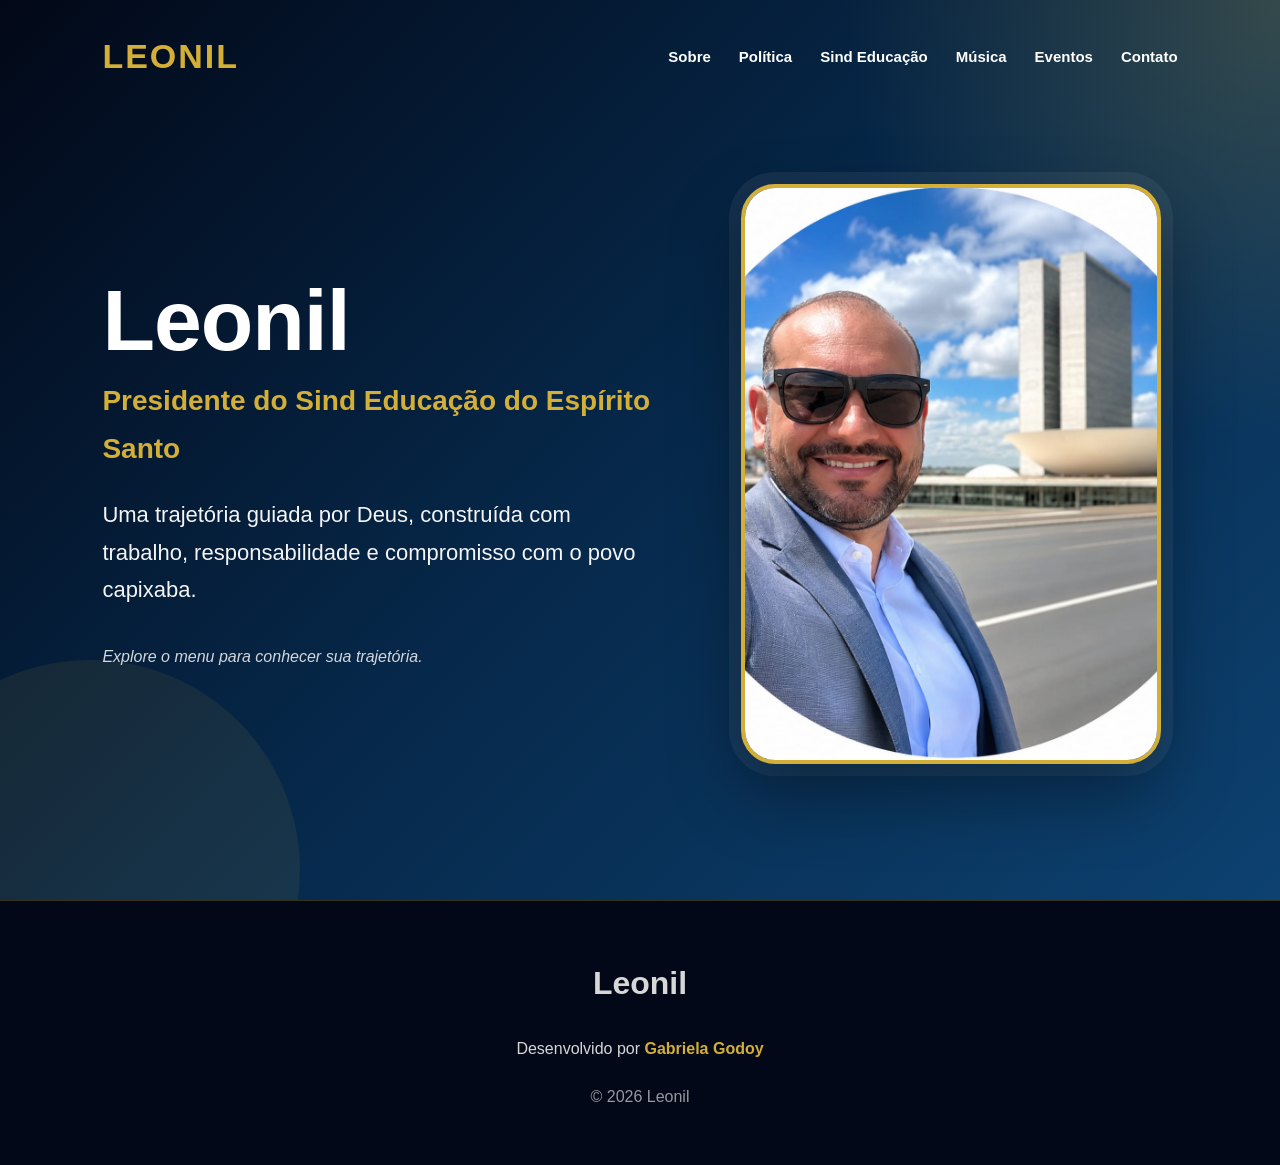
==== commit 98d270eb: "auteracao index e style" ====
--- a/index.html
+++ b/index.html
@@ -2,19 +2,22 @@
 <html lang="pt-BR">
 
 <head>
+
 <meta charset="UTF-8">
 
 <meta
 name="viewport"
 content="width=device-width, initial-scale=1.0">
 
-<title>
-Leonil | Site Institucional
-</title>
-
 <meta
 name="description"
-content="Site institucional de Leonil.">
+content="Site institucional de Leonil">
+
+<title>
+
+Leonil | Site Institucional
+
+</title>
 
 <link
 rel="stylesheet"
@@ -26,7 +29,9 @@
 
 <header class="home">
 
-<nav class="menu">
+<nav
+class="menu"
+aria-label="Menu principal">
 
 <a
 href="index.html"
@@ -39,27 +44,39 @@
 <div class="links">
 
 <a href="sobre.html">
+
 Sobre
+
 </a>
 
 <a href="politica.html">
+
 Política
+
 </a>
 
 <a href="sindicato.html">
+
 Sind Educação
+
 </a>
 
 <a href="musica.html">
+
 Música
+
 </a>
 
 <a href="eventos.html">
+
 Eventos
+
 </a>
 
 <a href="contato.html">
+
 Contato
+
 </a>
 
 </div>
@@ -70,12 +87,6 @@
 
 <div class="hero-texto">
 
-<p class="tag">
-
-Conheça Leonil
-
-</p>
-
 <h1>
 
 Leonil
@@ -84,7 +95,8 @@
 
 <p class="cargo">
 
-Presidente do Sind Educação do Espírito Santo
+Presidente do Sind Educação
+do Espírito Santo
 
 </p>
 
@@ -97,25 +109,12 @@
 
 </p>
 
-<div class="botoes">
+<p class="cta">
 
-<a
-href="sobre.html"
-class="botao dourado">
+Explore o menu para conhecer
+sua trajetória.
 
-Conhecer Leonil
-
-</a>
-
-<a
-href="contato.html"
-class="botao contorno">
-
-Contato
-
-</a>
-
-</div>
+</p>
 
 </div>
 
@@ -131,59 +130,11 @@
 
 </header>
 
-<main class="atalhos">
-
-<a href="sobre.html">
-
-Sobre Leonil
-
-</a>
-
-<a href="politica.html">
-
-Política
-
-</a>
-
-<a href="sindicato.html">
-
-Sind Educação ES
-
-</a>
-
-<a href="musica.html">
-
-Música Gospel
-
-</a>
-
-<a href="eventos.html">
-
-Projetos Sociais
-
-</a>
-
-<a href="contato.html">
-
-Canais Oficiais
-
-</a>
-
-</main>
-
 <footer class="rodape">
 
 <p class="nome-rodape">
 
 Leonil
-
-</p>
-
-<p>
-
-Fé em Deus,
-compromisso com pessoas
-e dedicação ao futuro.
 
 </p>
 
@@ -193,7 +144,8 @@
 
 <a
 href="https://www.linkedin.com/in/gabriela-godoy-228390a3/"
-target="_blank">
+target="_blank"
+rel="noopener noreferrer">
 
 Gabriela Godoy
 
--- a/style.css
+++ b/style.css
@@ -4,14 +4,27 @@
 box-sizing:border-box;
 }
 
+:root{
+--azul-noite:#020817;
+--azul-profundo:#06284a;
+--azul-vivo:#0d4170;
+--azul-claro:#123f68;
+--dourado:#d4af37;
+--dourado-claro:#f0d77a;
+--branco:#ffffff;
+--texto:#111827;
+--cinza:#f7f8fa;
+--cinza-texto:#555;
+}
+
 html{
 scroll-behavior:smooth;
 }
 
 body{
 font-family:Arial,Helvetica,sans-serif;
-background:#f7f8fa;
-color:#111827;
+background:var(--cinza);
+color:var(--texto);
 line-height:1.7;
 }
 
@@ -20,13 +33,41 @@
 }
 
 a:focus{
-outline:3px solid #d4af37;
+outline:3px solid var(--dourado);
 outline-offset:4px;
 }
 
 img{
 max-width:100%;
 display:block;
+}
+
+/* HOME */
+
+.home{
+min-height:100vh;
+background:
+radial-gradient(circle at top right, rgba(212,175,55,.22), transparent 28%),
+linear-gradient(135deg,var(--azul-noite),var(--azul-profundo),var(--azul-vivo));
+color:white;
+position:relative;
+overflow:hidden;
+}
+
+.home::after{
+content:"";
+position:absolute;
+width:420px;
+height:420px;
+border-radius:50%;
+background:rgba(212,175,55,.08);
+bottom:-180px;
+left:-120px;
+}
+
+.home > *{
+position:relative;
+z-index:1;
 }
 
 /* MENU */
@@ -35,83 +76,104 @@
 display:flex;
 justify-content:space-between;
 align-items:center;
-gap:25px;
+padding:28px 8%;
+gap:30px;
 flex-wrap:wrap;
-padding:26px 8%;
 }
 
 .menu.interno{
-background:#020817;
+background:
+linear-gradient(135deg,var(--azul-noite),var(--azul-profundo));
 }
 
 .logo{
-font-size:32px;
+font-size:34px;
 font-weight:900;
 letter-spacing:2px;
-color:#d4af37;
+color:var(--dourado);
 }
 
 .links{
 display:flex;
-gap:24px;
+gap:28px;
 flex-wrap:wrap;
 }
 
 .links a{
 color:white;
+font-size:15px;
 font-weight:700;
-font-size:15px;
 transition:.3s;
+position:relative;
+}
+
+.links a::after{
+content:"";
+position:absolute;
+left:0;
+bottom:-6px;
+width:0;
+height:2px;
+background:var(--dourado);
+transition:.3s;
 }
 
 .links a:hover{
-color:#d4af37;
-}
-
-/* HOME */
-
-.home{
-min-height:100vh;
-background:linear-gradient(135deg,#020817,#06284a,#0d4170);
-color:white;
-}
+color:var(--dourado-claro);
+}
+
+.links a:hover::after{
+width:100%;
+}
+
+/* HERO */
 
 .hero{
 display:grid;
 grid-template-columns:1.1fr .9fr;
-gap:60px;
+gap:70px;
 align-items:center;
-padding:60px 8% 95px;
+padding:70px 8% 100px;
 }
 
 .tag{
 font-size:14px;
 font-weight:900;
-letter-spacing:1.6px;
+letter-spacing:2px;
 text-transform:uppercase;
-color:#d4af37;
+color:var(--dourado-claro);
 margin-bottom:18px;
 }
 
-.hero h1,
-.pagina h1{
-font-size:70px;
+.hero h1{
+font-size:86px;
 line-height:1;
-margin-bottom:18px;
+margin-bottom:14px;
+letter-spacing:-1px;
 }
 
 .cargo{
-font-size:25px;
+font-size:28px;
 font-weight:800;
-color:#d4af37;
+color:var(--dourado);
 margin-bottom:24px;
 }
 
 .frase{
-font-size:20px;
+font-size:22px;
 max-width:650px;
-color:#f2f2f2;
-}
+color:#f4f4f4;
+}
+
+.cta{
+margin-top:35px;
+font-size:16px;
+opacity:.88;
+font-style:italic;
+color:#f0f0f0;
+}
+
+/* FOTO */
 
 .hero-foto{
 display:flex;
@@ -120,85 +182,70 @@
 
 .hero-foto img{
 width:100%;
-max-width:390px;
-height:540px;
+max-width:420px;
+height:580px;
 object-fit:cover;
 object-position:center top;
-border-radius:30px;
-border:4px solid #d4af37;
-box-shadow:0 25px 60px rgba(0,0,0,.35);
-}
-
-/* ATALHOS */
-
-.atalhos{
-display:grid;
-grid-template-columns:repeat(3,1fr);
-gap:18px;
-padding:55px 8%;
-max-width:1100px;
-margin:0 auto;
-}
-
-.atalhos a{
-background:white;
-padding:30px;
-border-radius:18px;
-text-align:center;
+border-radius:34px;
+border:4px solid var(--dourado);
+box-shadow:
+0 30px 70px rgba(0,0,0,.38),
+0 0 0 12px rgba(255,255,255,.06);
+}
+
+/* PÁGINAS INTERNAS */
+
+.pagina{
+min-height:75vh;
+padding:95px 8%;
+}
+
+.pagina h1{
+font-size:62px;
+line-height:1.1;
+margin-bottom:28px;
+}
+
+.pagina p{
+max-width:860px;
 font-size:20px;
-font-weight:800;
-color:#06284a;
-border:1px solid #ececec;
-box-shadow:0 8px 20px rgba(0,0,0,.06);
-transition:.3s;
-}
-
-.atalhos a:hover,
-.atalhos a:focus{
-background:#d4af37;
-color:#08121f;
-transform:translateY(-4px);
-}
-
-/* PÁGINAS */
-
-.pagina{
-min-height:70vh;
-padding:95px 8%;
-}
-
-.pagina p{
-font-size:20px;
-max-width:900px;
 margin-bottom:22px;
 }
 
-.pagina .destaque{
+.clara{
+background:
+linear-gradient(180deg,#ffffff,var(--cinza));
+color:var(--texto);
+}
+
+.clara h1{
+color:var(--azul-profundo);
+}
+
+.clara .tag{
+color:var(--dourado);
+}
+
+.escura{
+background:
+radial-gradient(circle at top right, rgba(212,175,55,.16), transparent 30%),
+linear-gradient(135deg,var(--azul-noite),var(--azul-profundo));
+color:white;
+}
+
+.escura h1{
+color:var(--dourado);
+}
+
+.escura p{
+color:#f0f0f0;
+}
+
+.destaque{
 font-size:32px;
 font-weight:800;
-line-height:1.4;
-}
-
-.clara{
-background:#f7f8fa;
-color:#111827;
-}
-
-.clara h1{
-color:#06284a;
-}
-
-.escura{
-background:linear-gradient(135deg,#020817,#06284a);
-color:white;
-}
-
-.escura h1{
-color:#d4af37;
-}
-
-.escura p{
-color:#f0f0f0;
+line-height:1.5;
+color:inherit;
 }
 
 /* BOTÕES */
@@ -207,15 +254,15 @@
 display:flex;
 gap:15px;
 flex-wrap:wrap;
-margin-top:34px;
+margin-top:30px;
 }
 
 .botao{
 display:inline-block;
-padding:14px 26px;
+margin-top:24px;
+padding:15px 30px;
 border-radius:40px;
 font-weight:800;
-text-align:center;
 transition:.3s;
 }
 
@@ -224,8 +271,9 @@
 }
 
 .dourado{
-background:#d4af37;
+background:linear-gradient(135deg,var(--dourado),var(--dourado-claro));
 color:#08121f;
+box-shadow:0 10px 25px rgba(212,175,55,.25);
 }
 
 .dourado:hover{
@@ -234,52 +282,68 @@
 }
 
 .contorno{
-border:2px solid #d4af37;
+border:2px solid var(--dourado);
 color:white;
 }
 
 .contorno:hover{
-background:#d4af37;
+background:var(--dourado);
 color:#08121f;
 }
 
 .contorno-azul{
-border:2px solid #06284a;
-color:#06284a;
+border:2px solid var(--azul-profundo);
+color:var(--azul-profundo);
 }
 
 .contorno-azul:hover{
-background:#06284a;
-color:white;
+background:var(--azul-profundo);
+color:white;
+}
+
+/* VOLTAR PARA HOME */
+
+.voltar{
+margin-top:50px;
+}
+
+.voltar-home{
+background:linear-gradient(135deg,var(--dourado),var(--dourado-claro));
+color:#08121f;
+}
+
+.voltar-home:hover{
+background:white;
+color:#08121f;
 }
 
 /* RODAPÉ */
 
 .rodape{
-background:#020817;
+background:var(--azul-noite);
 color:white;
 text-align:center;
-padding:50px 8%;
+padding:55px 8%;
+border-top:1px solid rgba(212,175,55,.25);
 }
 
 .nome-rodape{
 font-size:32px;
 font-weight:900;
-color:#d4af37;
+color:var(--dourado);
 margin-bottom:10px;
 }
 
 .rodape p{
-margin-bottom:10px;
-color:#d9d9d9;
+color:#d7d7d7;
 }
 
 .desenvolvido{
-margin-top:22px;
+margin-top:25px;
 }
 
 .desenvolvido a{
-color:#d4af37;
+color:var(--dourado);
 font-weight:800;
 }
 
@@ -288,8 +352,8 @@
 }
 
 .copyright{
+margin-top:20px;
 opacity:.7;
-margin-top:20px;
 }
 
 /* RESPONSIVO */
@@ -308,6 +372,7 @@
 .hero{
 grid-template-columns:1fr;
 text-align:center;
+gap:42px;
 }
 
 .hero-texto{
@@ -320,10 +385,6 @@
 
 .frase{
 margin:0 auto;
-}
-
-.botoes{
-justify-content:center;
 }
 
 .hero-foto img{
@@ -331,8 +392,8 @@
 height:470px;
 }
 
-.atalhos{
-grid-template-columns:1fr;
+.voltar{
+text-align:center;
 }
 
 }
@@ -343,47 +404,65 @@
 padding:24px 6%;
 }
 
+.links{
+gap:16px;
+}
+
 .hero{
-padding:45px 6% 70px;
-}
-
-.hero h1,
+padding:50px 6% 70px;
+}
+
+.hero h1{
+font-size:52px;
+}
+
+.cargo{
+font-size:22px;
+}
+
+.frase{
+font-size:18px;
+}
+
+.pagina{
+padding:72px 6%;
+}
+
 .pagina h1{
-font-size:46px;
-}
-
-.cargo{
-font-size:21px;
-}
-
-.frase,
+font-size:42px;
+}
+
 .pagina p{
-font-size:16px;
-}
-
-.pagina .destaque{
+font-size:17px;
+}
+
+.destaque{
 font-size:24px;
-}
-
-.pagina{
-padding:75px 6%;
-}
-
-.atalhos{
-padding:45px 6%;
-}
-
-.atalhos a{
-font-size:18px;
-padding:24px;
 }
 
 .botao{
 width:100%;
+text-align:center;
 }
 
 .hero-foto img{
 height:auto;
 }
 
+}
+
+@media(max-width:420px){
+
+.logo{
+font-size:30px;
+}
+
+.links a{
+font-size:14px;
+}
+
+.hero h1{
+font-size:46px;
+}
+
 }
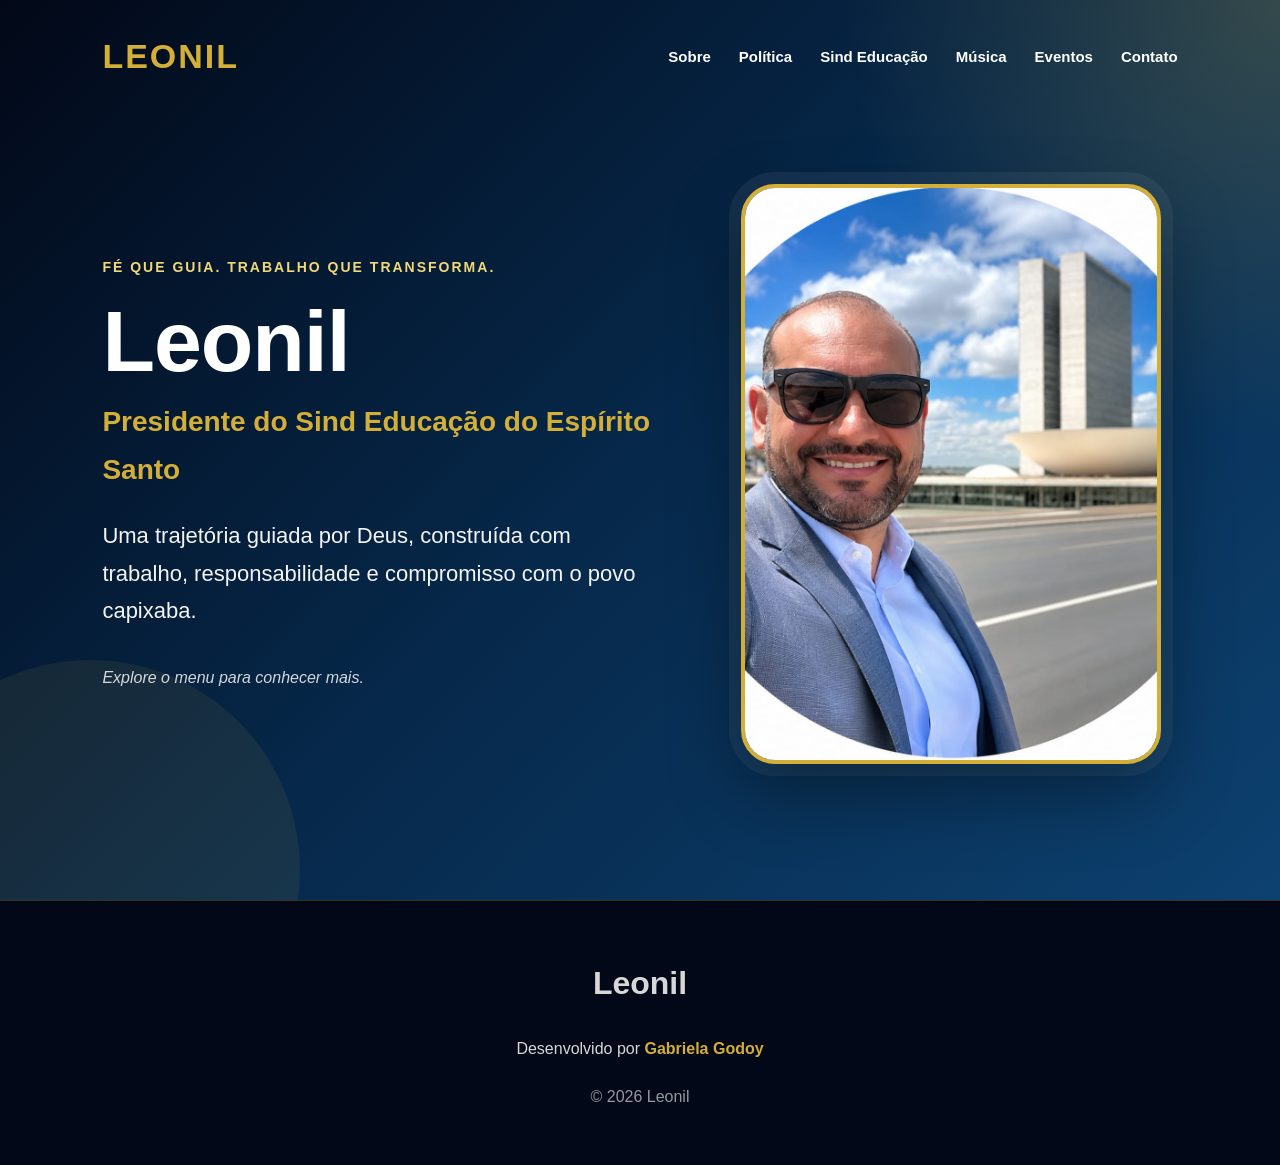
==== commit 73adfa70: "correcao" ====
--- a/index.html
+++ b/index.html
@@ -9,15 +9,13 @@
 name="viewport"
 content="width=device-width, initial-scale=1.0">
 
+<title>
+Leonil | Uma trajetória construída para servir
+</title>
+
 <meta
 name="description"
-content="Site institucional de Leonil">
-
-<title>
-
-Leonil | Site Institucional
-
-</title>
+content="Conheça a trajetória de Leonil. Fé, compromisso com pessoas, educação e propósito.">
 
 <link
 rel="stylesheet"
@@ -44,39 +42,27 @@
 <div class="links">
 
 <a href="sobre.html">
-
 Sobre
-
 </a>
 
 <a href="politica.html">
-
 Política
-
 </a>
 
 <a href="sindicato.html">
-
 Sind Educação
-
 </a>
 
 <a href="musica.html">
-
 Música
-
 </a>
 
 <a href="eventos.html">
-
 Eventos
-
 </a>
 
 <a href="contato.html">
-
 Contato
-
 </a>
 
 </div>
@@ -86,6 +72,12 @@
 <section class="hero">
 
 <div class="hero-texto">
+
+<p class="tag">
+
+Fé que guia. Trabalho que transforma.
+
+</p>
 
 <h1>
 
@@ -111,8 +103,7 @@
 
 <p class="cta">
 
-Explore o menu para conhecer
-sua trajetória.
+Explore o menu para conhecer mais.
 
 </p>
 
